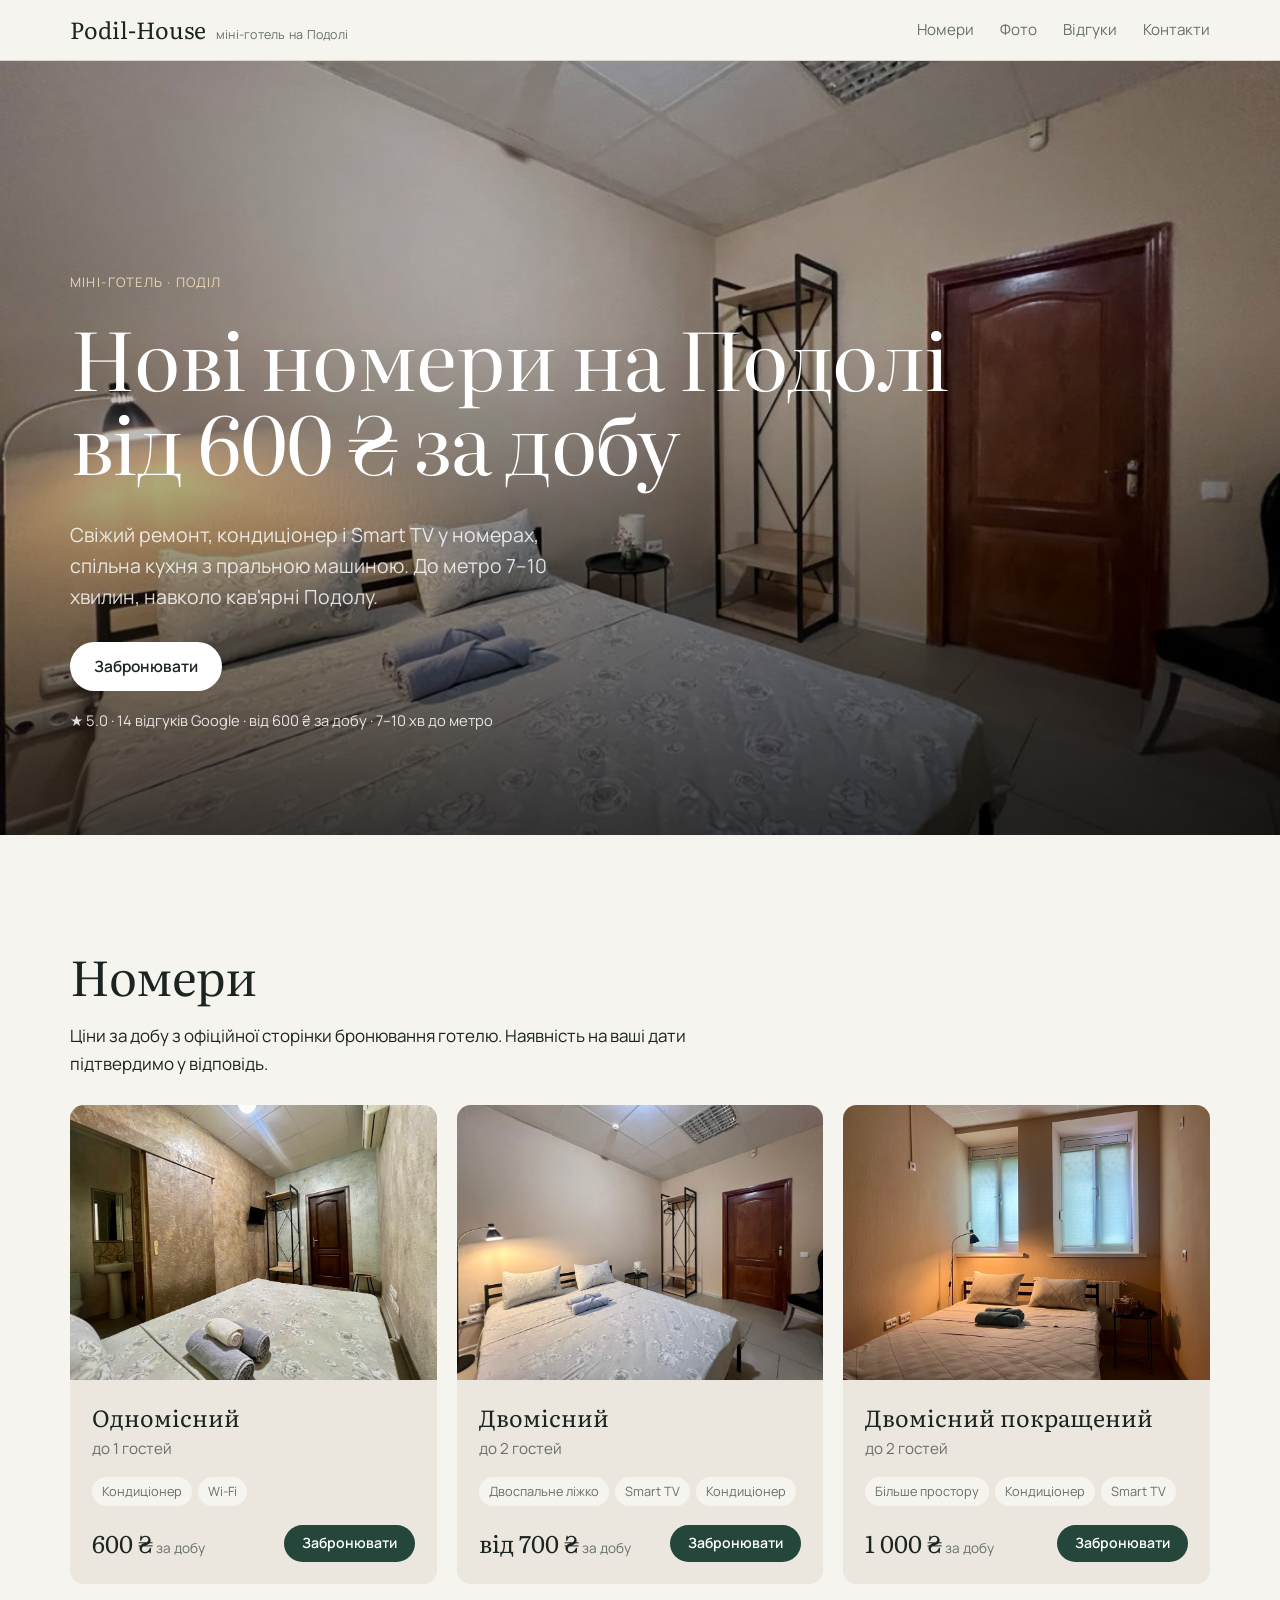
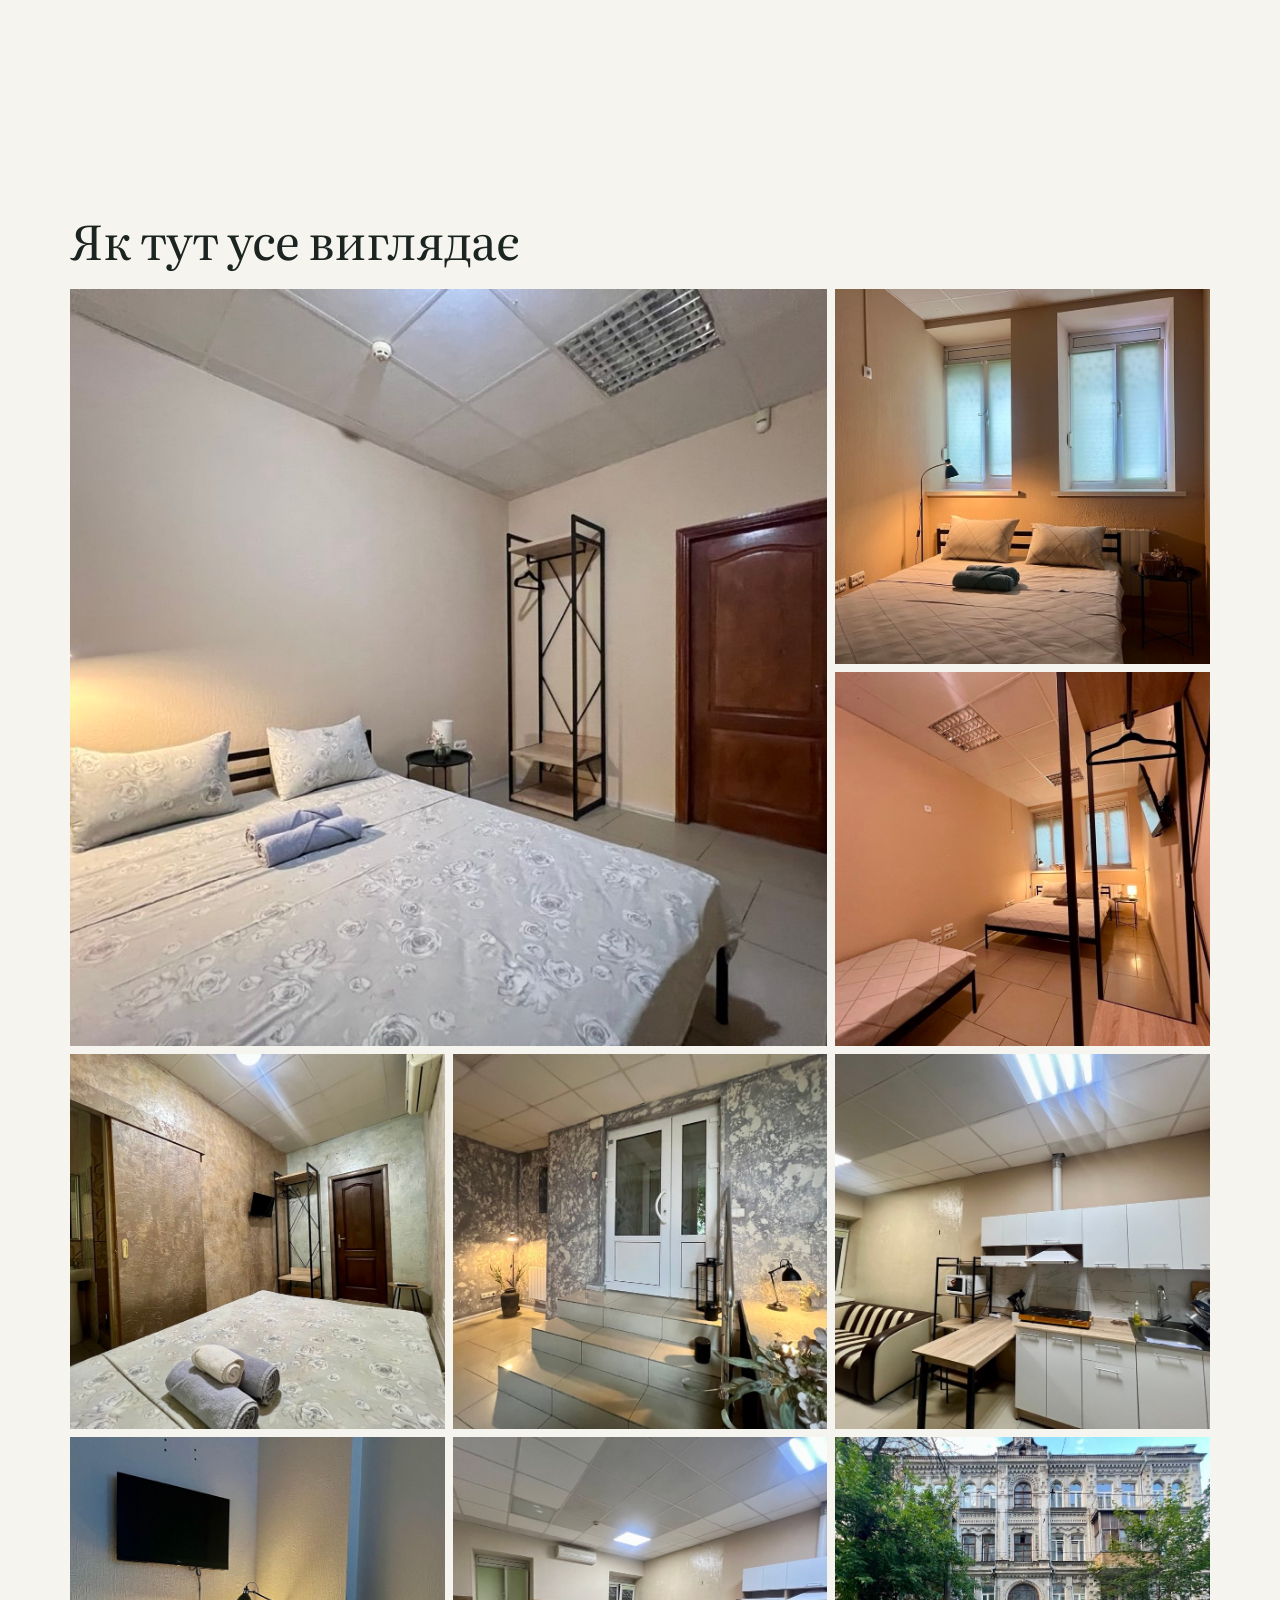
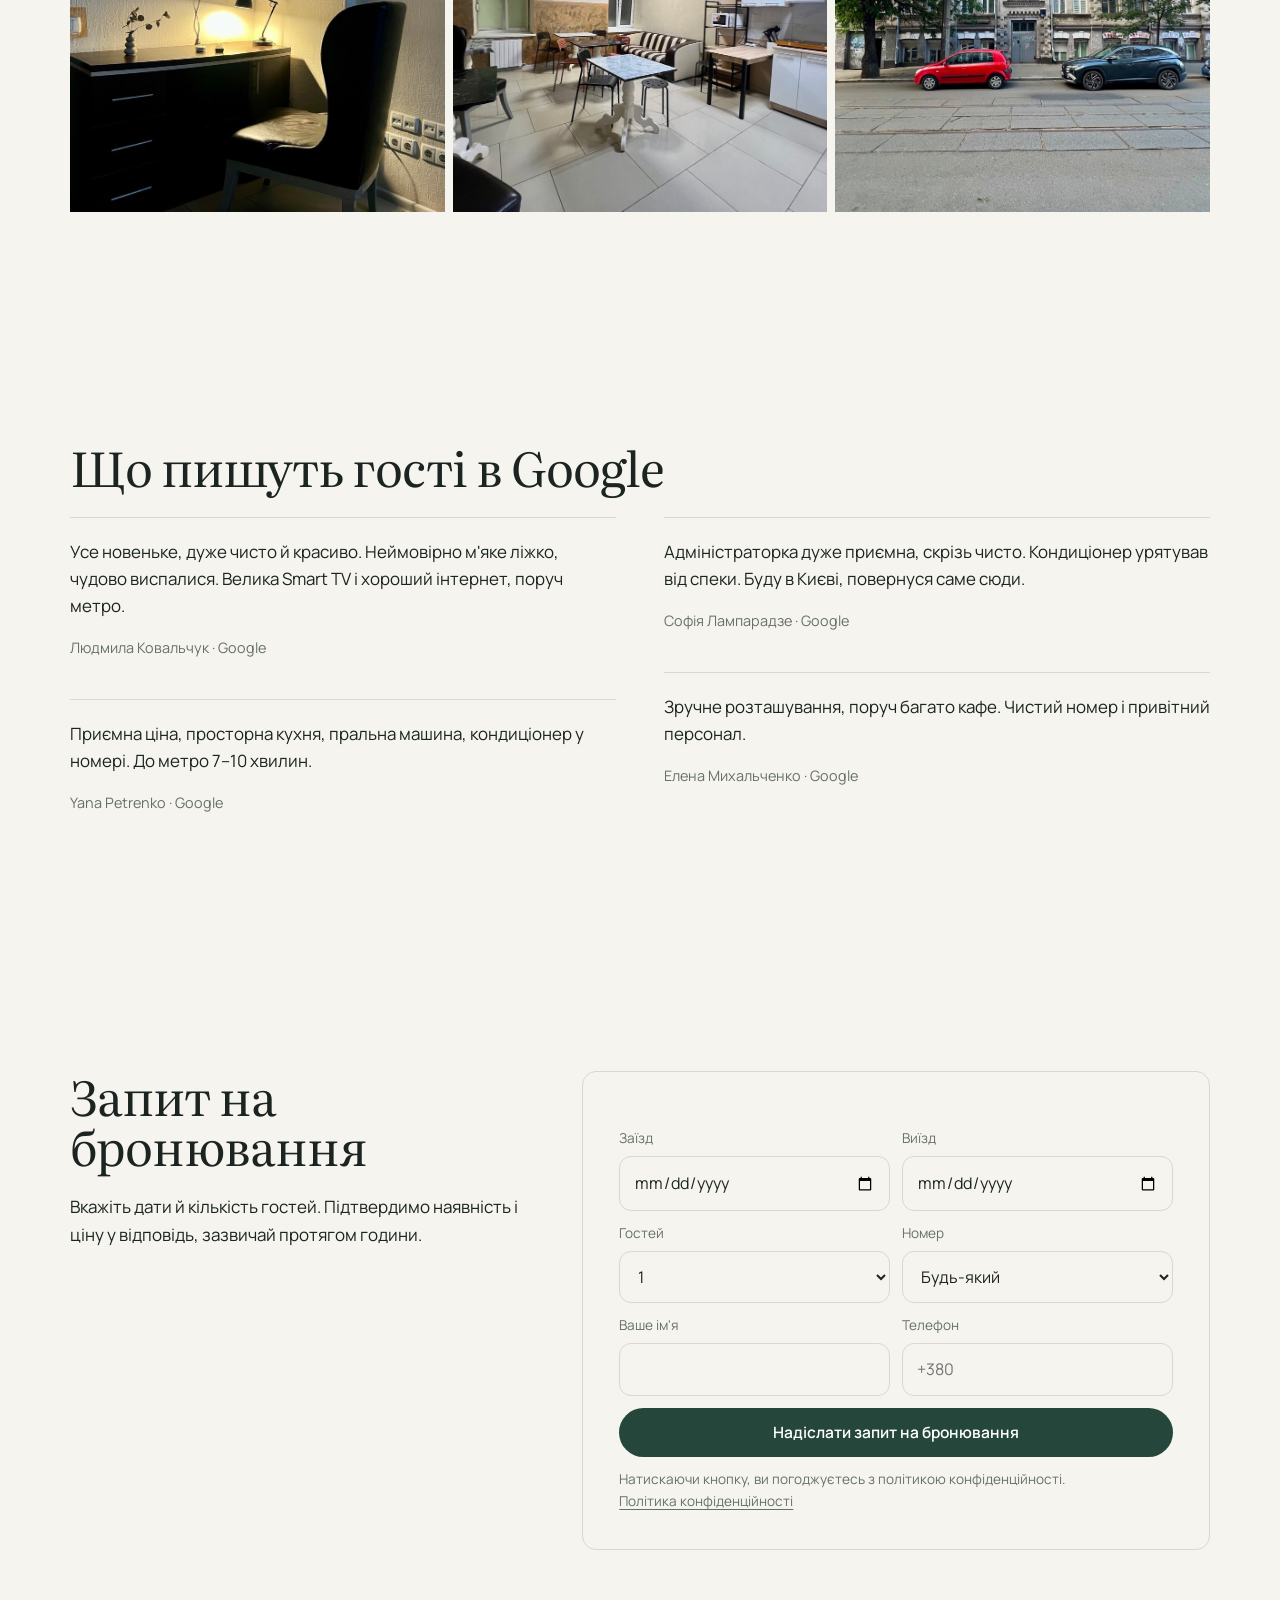
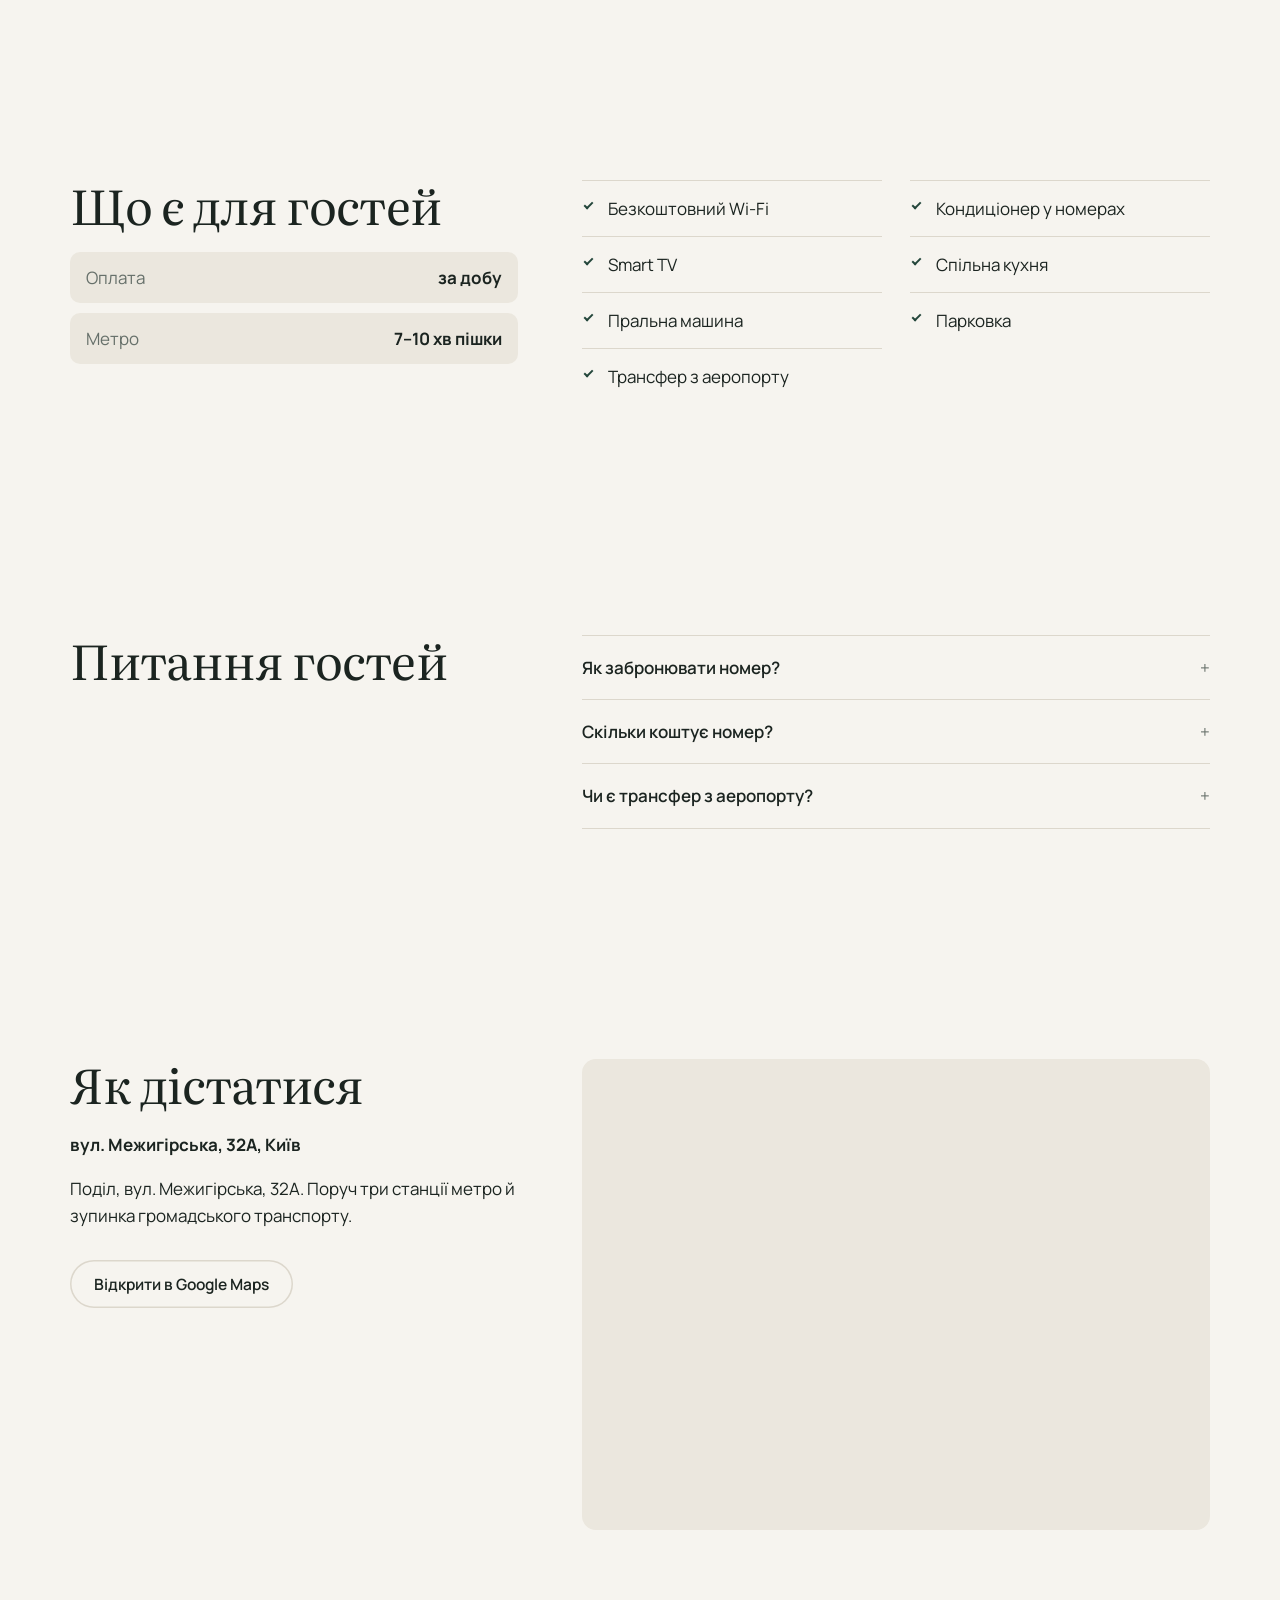
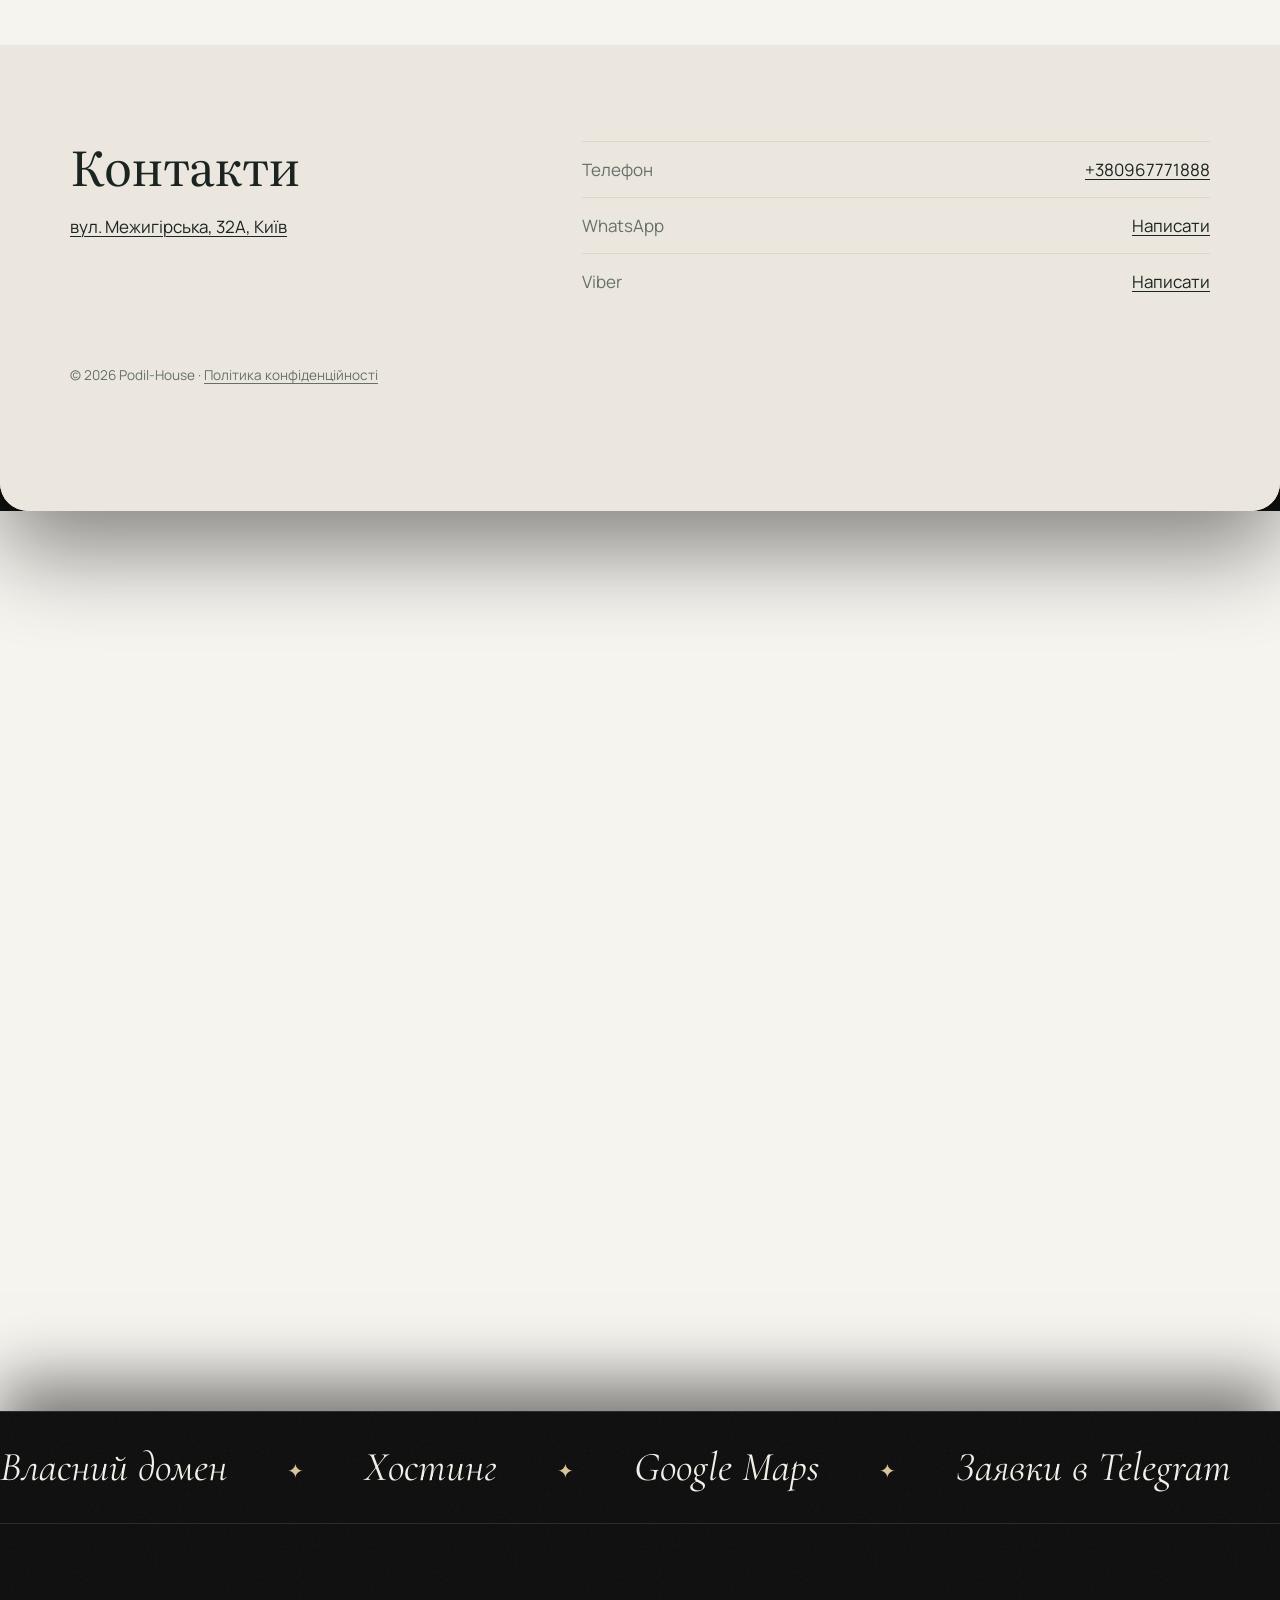
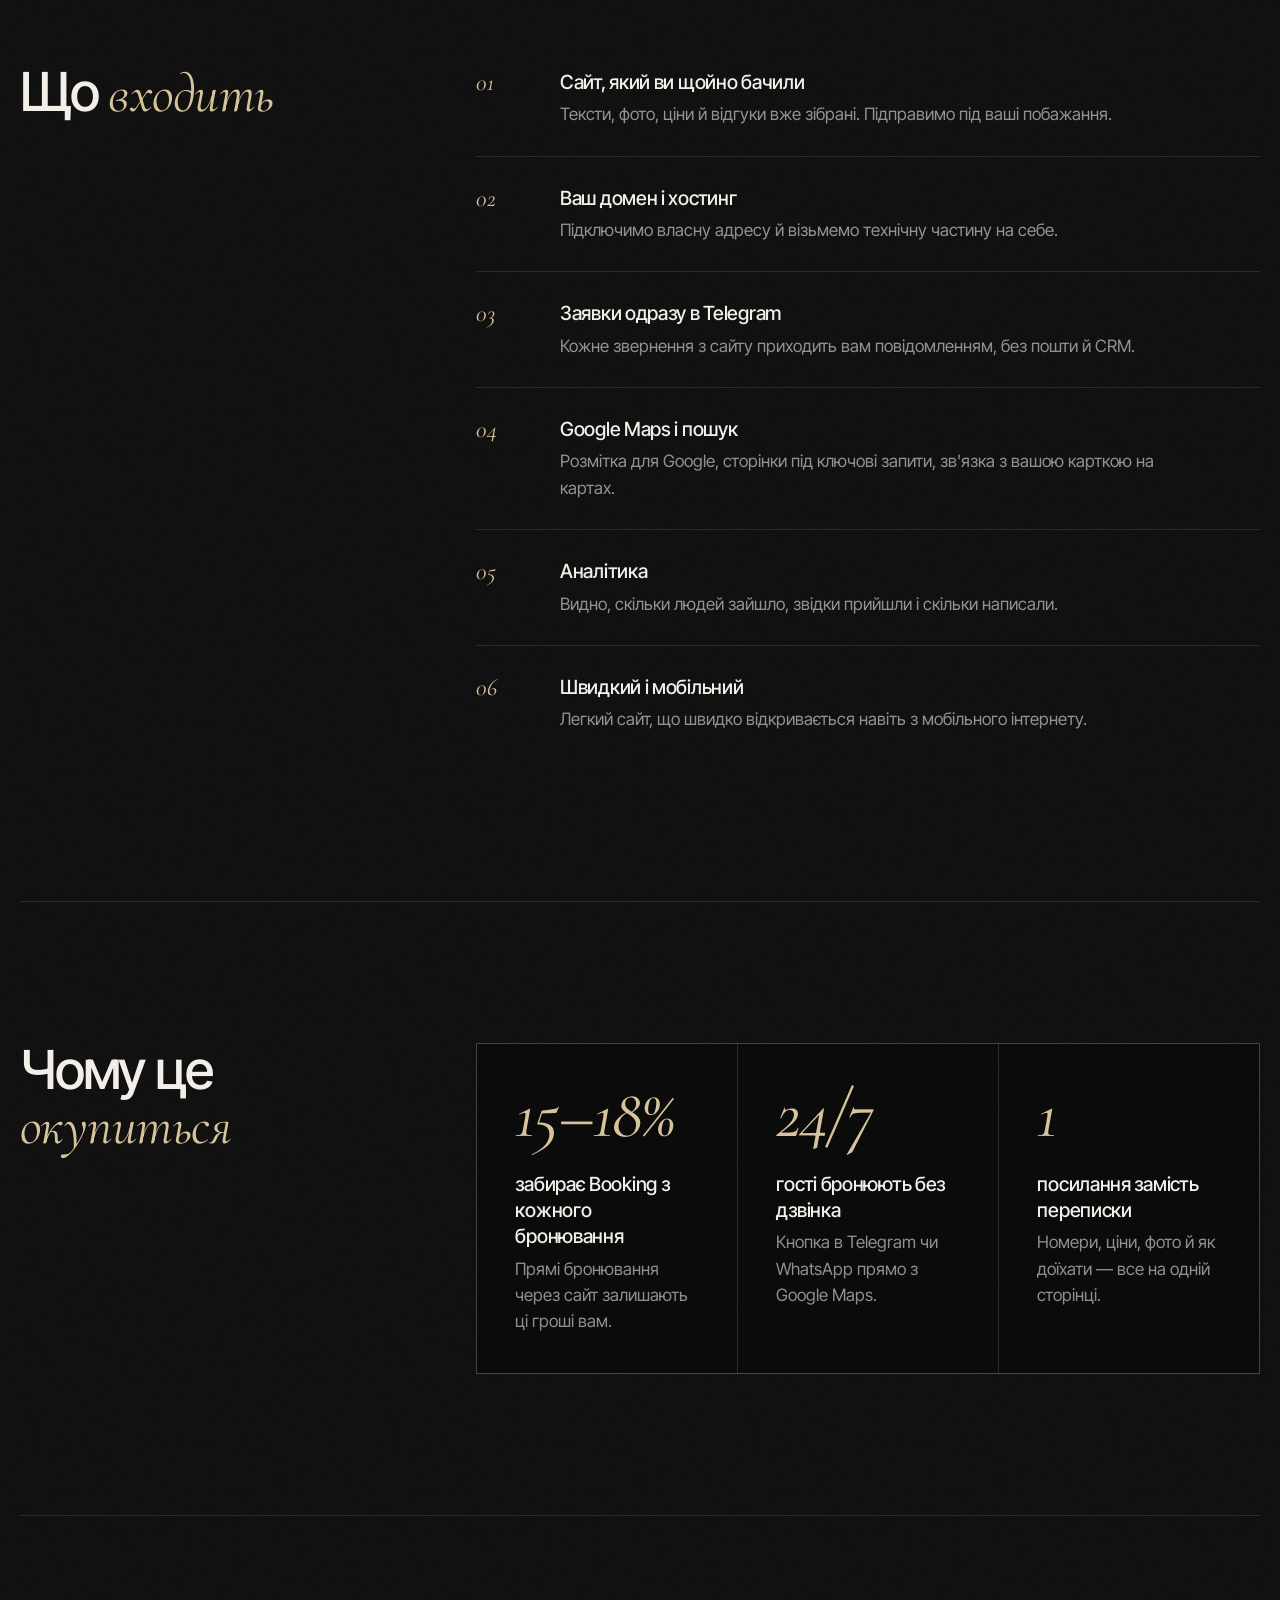
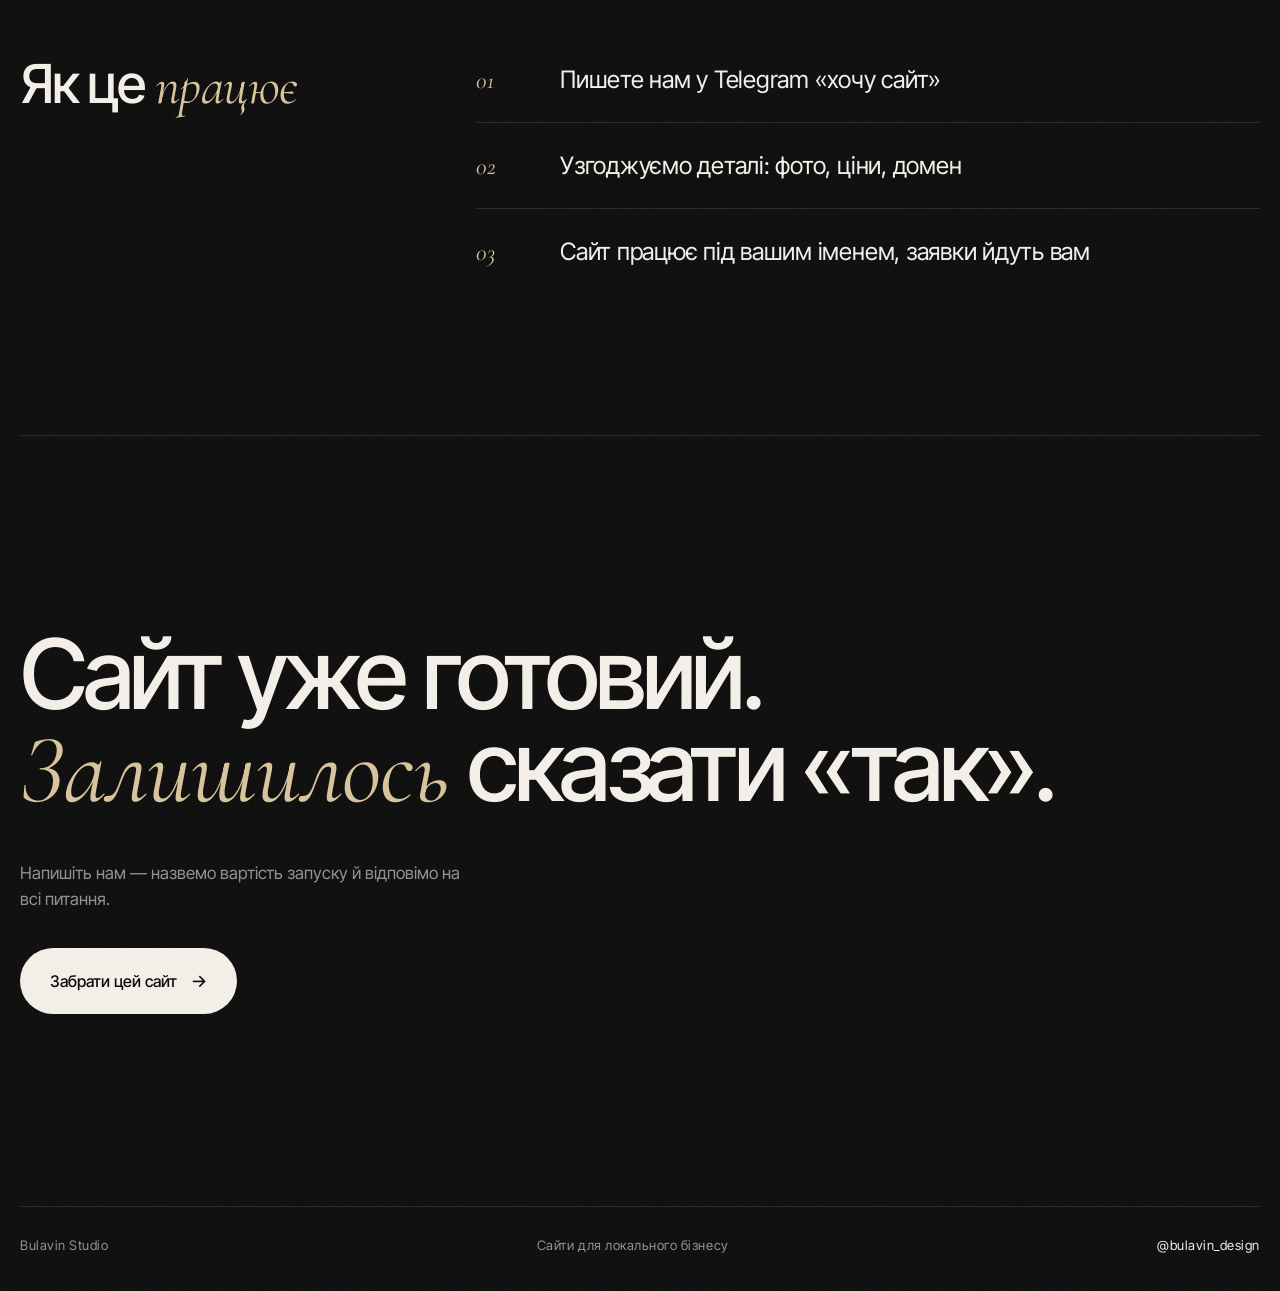
==== index.html @ 416434e8 "Update site 2026-10-21" ====
<!doctype html>
<html lang="uk">
<head>
<meta charset="utf-8">
<meta name="viewport" content="width=device-width, initial-scale=1">

<title>Міні-готель Podil-House на Подолі від 600 ₴ за добу</title>
<meta name="description" content="Нові номери на Подолі від 600 ₴ за добу: кондиціонер, Smart TV, спільна кухня й пральна машина. Межигірська, 32А, 7–10 хвилин до метро.">
<meta name="robots" content="noindex">
<meta property="og:type" content="website">
<meta property="og:title" content="Міні-готель Podil-House на Подолі від 600 ₴ за добу">
<meta property="og:description" content="Нові номери на Подолі від 600 ₴ за добу: кондиціонер, Smart TV, спільна кухня й пральна машина. Межигірська, 32А, 7–10 хвилин до метро.">
<meta property="og:image" content="https://vibecoder-bulavin.github.io/podil-house/assets/p6.jpg">
<link rel="icon" href="data:image/svg+xml,%3Csvg%20xmlns%3D%27http%3A//www.w3.org/2000/svg%27%20viewBox%3D%270%200%2064%2064%27%3E%3Crect%20width%3D%2764%27%20height%3D%2764%27%20rx%3D%2712%27%20fill%3D%27%2324463b%27/%3E%3Ctext%20x%3D%2732%27%20y%3D%2744%27%20font-size%3D%2736%27%20text-anchor%3D%27middle%27%20fill%3D%27white%27%20font-family%3D%27Georgia%2Cserif%27%3EP%3C/text%3E%3C/svg%3E">
<link rel="preconnect" href="https://fonts.googleapis.com">
<link rel="preconnect" href="https://fonts.gstatic.com" crossorigin>
<link rel="stylesheet" href="https://fonts.googleapis.com/css2?family=Literata:opsz,wght@7..72,400;7..72,500&family=Manrope:wght@400;500;600&display=swap">
<link rel="stylesheet" href="style.css">
<link rel="stylesheet" href="https://fonts.googleapis.com/css2?family=Inter+Tight:wght@400;500;600&family=Cormorant+Garamond:ital,wght@1,400;1,500&display=swap">
<script type="application/ld+json">{"@context": "https://schema.org", "@type": "Hotel", "name": "Podil-House", "url": "https://vibecoder-bulavin.github.io/podil-house/", "telephone": "+380967771888", "priceRange": "₴", "image": "https://vibecoder-bulavin.github.io/podil-house/assets/p6.jpg", "address": {"@type": "PostalAddress", "streetAddress": "вул. Межигірська, 32А", "addressLocality": "Київ", "addressCountry": "UA"}, "geo": {"@type": "GeoCoordinates", "latitude": 50.4691434, "longitude": 30.5121772}, "hasMap": "https://maps.google.com/?cid=14839174283909090941", "aggregateRating": {"@type": "AggregateRating", "ratingValue": 5.0, "reviewCount": 14}}</script>
</head>
<body class="p-stay m-seo for-sale">
<div class="site">
<header class="top"><div class="wrap bar">
<a class="logo" href="./">Podil-House<small>міні-готель на Подолі</small></a>
<nav><a href="#nomery">Номери</a><a href="#foto">Фото</a><a href="#vidguky">Відгуки</a><a href="#contacts">Контакти</a></nav>
</div></header>
<main>
<section class="hero hero-full"><img src="assets/p6.jpg" alt="Podil-House" fetchpriority="high" class="bg"><div class="wrap"><p class="kicker">Міні-готель · Поділ</p><h1>Нові номери на Подолі від 600 ₴ за добу</h1><p class="lead">Свіжий ремонт, кондиціонер і Smart TV у номерах, спільна кухня з пральною машиною. До метро 7–10 хвилин, навколо кав&#x27;ярні Подолу.</p><div class="actions"><a href="#bron" class="btn">Забронювати</a></div><p class="trust"><a href="https://maps.google.com/?cid=14839174283909090941" target="_blank" rel="noopener">★ 5.0 · 14 відгуків Google</a> · від 600 ₴ за добу · 7–10 хв до метро</p></div></section><section id="nomery" class="s-rooms"><div class="wrap"><h2>Номери</h2><div class="prose"><p>Ціни за добу з офіційної сторінки бронювання готелю. Наявність на ваші дати підтвердимо у відповідь.</p></div><div class="rooms"><article class="room"><img src="assets/p2.jpg" alt="Одномісний" loading="lazy" decoding="async"><div class="rbody"><h3>Одномісний</h3><p class="muted small">до 1 гостей</p><ul class="rfeat"><li>Кондиціонер</li><li>Wi-Fi</li></ul><div class="rfoot"><p class="rprice"><strong>600 ₴</strong> <span>за добу</span></p><a class="btn small-btn" href="#bron" data-room="Одномісний">Забронювати</a></div></div></article><article class="room"><img src="assets/p6.jpg" alt="Двомісний" loading="lazy" decoding="async"><div class="rbody"><h3>Двомісний</h3><p class="muted small">до 2 гостей</p><ul class="rfeat"><li>Двоспальне ліжко</li><li>Smart TV</li><li>Кондиціонер</li></ul><div class="rfoot"><p class="rprice"><strong>від 700 ₴</strong> <span>за добу</span></p><a class="btn small-btn" href="#bron" data-room="Двомісний">Забронювати</a></div></div></article><article class="room"><img src="assets/p7.jpg" alt="Двомісний покращений" loading="lazy" decoding="async"><div class="rbody"><h3>Двомісний покращений</h3><p class="muted small">до 2 гостей</p><ul class="rfeat"><li>Більше простору</li><li>Кондиціонер</li><li>Smart TV</li></ul><div class="rfoot"><p class="rprice"><strong>1 000 ₴</strong> <span>за добу</span></p><a class="btn small-btn" href="#bron" data-room="Двомісний покращений">Забронювати</a></div></div></article></div></div></section><section id="foto" class="s-gallery"><div class="wrap"><h2>Як тут усе виглядає</h2><div class="gallery"><img src="assets/p6.jpg" alt="Podil-House" loading="lazy" decoding="async"><img src="assets/p7.jpg" alt="Podil-House" loading="lazy" decoding="async"><img src="assets/p4.jpg" alt="Podil-House" loading="lazy" decoding="async"><img src="assets/p2.jpg" alt="Podil-House" loading="lazy" decoding="async"><img src="assets/p3.jpg" alt="Podil-House" loading="lazy" decoding="async"><img src="assets/p5.jpg" alt="Podil-House" loading="lazy" decoding="async"><img src="assets/p9.jpg" alt="Podil-House" loading="lazy" decoding="async"><img src="assets/p10.jpg" alt="Podil-House" loading="lazy" decoding="async"><img src="assets/p1.jpg" alt="Podil-House" loading="lazy" decoding="async"></div></div></section><section id="vidguky" class="s-reviews"><div class="wrap"><h2>Що пишуть гості в Google</h2><div class="reviews"><blockquote><p>Усе новеньке, дуже чисто й красиво. Неймовірно м&#x27;яке ліжко, чудово виспалися. Велика Smart TV і хороший інтернет, поруч метро.</p><footer>Людмила Ковальчук · Google</footer></blockquote><blockquote><p>Приємна ціна, просторна кухня, пральна машина, кондиціонер у номері. До метро 7–10 хвилин.</p><footer>Yana Petrenko · Google</footer></blockquote><blockquote><p>Адміністраторка дуже приємна, скрізь чисто. Кондиціонер урятував від спеки. Буду в Києві, повернуся саме сюди.</p><footer>Софія Лампарадзе · Google</footer></blockquote><blockquote><p>Зручне розташування, поруч багато кафе. Чистий номер і привітний персонал.</p><footer>Елена Михальченко · Google</footer></blockquote></div></div></section><section id="bron" class="s-bookform"><div class="wrap"><div class="two"><div><h2>Запит на бронювання</h2><p>Вкажіть дати й кількість гостей. Підтвердимо наявність і ціну у відповідь, зазвичай протягом години.</p></div><div><form class="leadform" data-lead="booking" onsubmit="return false" novalidate><div class="fields"><label><span>Заїзд</span><input type="date" name="checkin" data-label="Заїзд" required></label><label><span>Виїзд</span><input type="date" name="checkout" data-label="Виїзд" required></label><label><span>Гостей</span><select name="guests" data-label="Гостей"><option>1</option><option>2</option><option>3</option></select></label><label><span>Номер</span><select name="room" data-label="Номер"><option value="">Будь-який</option><option>Одномісний</option><option>Двомісний</option><option>Двомісний покращений</option></select></label><label><span>Ваше ім&#x27;я</span><input name="name" autocomplete="given-name" required></label><label><span>Телефон</span><input name="phone" type="tel" inputmode="tel" autocomplete="tel" placeholder="+380" required></label></div><p class="ferr" data-err hidden></p><button type="submit" class="btn wide">Надіслати запит на бронювання</button><p class="small muted consent-note">Натискаючи кнопку, ви погоджуєтесь з політикою конфіденційності. <a href="privacy/">Політика конфіденційності</a></p></form><div class="thanks" data-thanks hidden><h3>Дякуємо, заявку отримали</h3><p>Зателефонуємо або напишемо найближчим часом. Якщо зручніше, напишіть нам самі:</p><div class="actions"><a href="https://wa.me/380967771888" class="btn ghost" target="_blank" rel="noopener" data-goal="whatsapp">Написати у WhatsApp</a><a href="viber://chat?number=%2B380967771888" class="btn ghost" data-goal="viber">Написати у Viber</a></div></div></div></div></div></section><section id="amenities" class="s-amenities"><div class="wrap"><div class="two"><div><h2>Що є для гостей</h2><div class="rules"><div><span>Оплата</span><strong>за добу</strong></div><div><span>Метро</span><strong>7–10 хв пішки</strong></div></div></div><ul class="amen"><li>Безкоштовний Wi-Fi</li><li>Кондиціонер у номерах</li><li>Smart TV</li><li>Спільна кухня</li><li>Пральна машина</li><li>Парковка</li><li>Трансфер з аеропорту</li></ul></div></div></section><section id="faq" class="s-faq"><div class="wrap"><div class="two"><div><h2>Питання гостей</h2></div><div class="faq"><details><summary>Як забронювати номер?</summary><p>Залиште запит у формі вище або напишіть нам у Viber чи WhatsApp. Підтвердимо вільні дати й ціну, оплата при заселенні або за домовленістю.</p></details><details><summary>Скільки коштує номер?</summary><p>Одномісний 600 ₴, двомісні від 700 до 1 000 ₴ за добу.</p></details><details><summary>Чи є трансфер з аеропорту?</summary><p>Так, трансфер можна замовити заздалегідь.</p></details></div></div></div></section><section id="map" class="s-map"><div class="wrap"><div class="two"><div><h2>Як дістатися</h2><p><strong>вул. Межигірська, 32А, Київ</strong></p><p>Поділ, вул. Межигірська, 32А. Поруч три станції метро й зупинка громадського транспорту.</p><div class="actions"><a href="https://maps.google.com/?cid=14839174283909090941" class="btn ghost" target="_blank" rel="noopener">Відкрити в Google Maps</a></div></div><div class="map"><iframe src="https://www.google.com/maps?q=Podil-House%2C%20%D0%B2%D1%83%D0%BB.%20%D0%9C%D0%B5%D0%B6%D0%B8%D0%B3%D1%96%D1%80%D1%81%D1%8C%D0%BA%D0%B0%2C%2032%D0%90%2C%20%D0%9A%D0%B8%D1%97%D0%B2&output=embed" loading="lazy" title="Карта" referrerpolicy="no-referrer-when-downgrade" allowfullscreen></iframe></div></div></div></section>
</main>
<footer id="contacts" class="foot"><div class="wrap"><div class="foot-grid"><div><h2>Контакти</h2><p><a href="https://maps.google.com/?cid=14839174283909090941" target="_blank" rel="noopener">вул. Межигірська, 32А, Київ</a></p></div><ul class="contacts"><li><span>Телефон</span><a href="tel:+380967771888" data-goal="phone">+380967771888</a></li><li><span>WhatsApp</span><a href="https://wa.me/380967771888" target="_blank" rel="noopener" data-goal="whatsapp">Написати</a></li><li><span>Viber</span><a href="viber://chat?number=%2B380967771888" data-goal="viber">Написати</a></li></ul></div><p class="muted small">© 2026 Podil-House · <a href="privacy/">Політика конфіденційності</a></p></div></footer>
</div>
<aside class="pitch" id="pitch" lang="uk">
<div class="p-intro"><div class="pwrap">
<p class="pk">Bulavin Studio · демо для «Podil-House»</p>
<h2 class="ph1">Цей сайт уже <em>зроблений</em> для Podil-House</h2>
<div class="prow"><p class="psub">Ви щойно переглянули його очима клієнта. Під вашим доменом він запрацює за 48 годин.</p><a href="https://t.me/bulavin_design" class="pbtn" target="_blank" rel="noopener" data-goal="telegram">Забрати цей сайт</a></div>
<p class="pscroll">Гортайте далі</p>
</div></div>
<div class="p-body">
<div class="pticker" aria-hidden="true"><div><span>Власний домен</span><span>Хостинг</span><span>Google Maps</span><span>Заявки в Telegram</span><span>Аналітика</span><span>Мобільна версія</span><span>Швидкий запуск</span><span>Власний домен</span><span>Хостинг</span><span>Google Maps</span><span>Заявки в Telegram</span><span>Аналітика</span><span>Мобільна версія</span><span>Швидкий запуск</span></div></div>
<section class="pwrap psec"><h2 class="ph2">Що <em>входить</em></h2><ol class="pinc"><li><span class="pn">01</span><div><h3>Сайт, який ви щойно бачили</h3><p>Тексти, фото, ціни й відгуки вже зібрані. Підправимо під ваші побажання.</p></div></li><li><span class="pn">02</span><div><h3>Ваш домен і хостинг</h3><p>Підключимо власну адресу й візьмемо технічну частину на себе.</p></div></li><li><span class="pn">03</span><div><h3>Заявки одразу в Telegram</h3><p>Кожне звернення з сайту приходить вам повідомленням, без пошти й CRM.</p></div></li><li><span class="pn">04</span><div><h3>Google Maps і пошук</h3><p>Розмітка для Google, сторінки під ключові запити, зв&#x27;язка з вашою карткою на картах.</p></div></li><li><span class="pn">05</span><div><h3>Аналітика</h3><p>Видно, скільки людей зайшло, звідки прийшли і скільки написали.</p></div></li><li><span class="pn">06</span><div><h3>Швидкий і мобільний</h3><p>Легкий сайт, що швидко відкривається навіть з мобільного інтернету.</p></div></li></ol></section>
<section class="pwrap psec"><h2 class="ph2">Чому це <em>окупиться</em></h2><div class="pwhy"><div class="pw"><strong>15–18%</strong><h3>забирає Booking з кожного бронювання</h3><p>Прямі бронювання через сайт залишають ці гроші вам.</p></div><div class="pw"><strong>24/7</strong><h3>гості бронюють без дзвінка</h3><p>Кнопка в Telegram чи WhatsApp прямо з Google Maps.</p></div><div class="pw"><strong>1</strong><h3>посилання замість переписки</h3><p>Номери, ціни, фото й як доїхати — все на одній сторінці.</p></div></div></section>
<section class="pwrap psec"><h2 class="ph2">Як це <em>працює</em></h2><ol class="psteps"><li><span class="pn">01</span><p>Пишете нам у Telegram «хочу сайт»</p></li><li><span class="pn">02</span><p>Узгоджуємо деталі: фото, ціни, домен</p></li><li><span class="pn">03</span><p>Сайт працює під вашим іменем, заявки йдуть вам</p></li></ol></section>
<section class="pwrap pfinal"><h2 class="ph1">Сайт уже готовий. <em>Залишилось</em> сказати «так».</h2><p class="psub">Напишіть нам — назвемо вартість запуску й відповімо на всі питання.</p><a href="https://t.me/bulavin_design" class="pbtn" target="_blank" rel="noopener" data-goal="telegram">Забрати цей сайт</a></section>
<footer class="pwrap pfoot"><span>Bulavin Studio</span><span>Сайти для локального бізнесу</span><a href="https://t.me/bulavin_design" target="_blank" rel="noopener" data-goal="telegram">@bulavin_design</a></footer>
</div></aside>
<div class="mbar"><a href="#bron" class="btn">Забронювати</a></div>

<script type="application/json" id="cfg">{"wa": "380967771888", "msg": "Добрий день! Хочу забронювати номер.", "page": "/", "brand": "Podil-House", "t": {"err_name": "Вкажіть ім'я", "err_phone": "Перевірте номер телефону", "sending": "Надсилаємо…"}}</script>
<script src="site.js" defer></script>
</body>
</html>
---- style.css ----
:root{--bg:#f6f4ef;--surface:#ebe7de;--ink:#1b2420;--muted:#66706a;--line:#dcd7cc;--accent:#24463b;--accent-ink:#fff;--head:'Literata', Georgia, serif;--body:'Manrope', system-ui, sans-serif;--hw:400;--ls:-0.02em;--case:none;--r:999px;--rimg:14px;--gold:#a8865a}
*,*::before,*::after{box-sizing:border-box}
html{-webkit-text-size-adjust:100%;scroll-behavior:smooth;scroll-padding-top:20px}
body{margin:0;background:var(--bg);color:var(--ink);font:400 17px/1.6 var(--body);-webkit-font-smoothing:antialiased}
img{max-width:100%;display:block}
a{color:inherit;text-underline-offset:3px;text-decoration-thickness:1px}
h1,h2{font-family:var(--head);font-weight:var(--hw);letter-spacing:var(--ls);text-transform:var(--case);line-height:1.05;margin:0 0 .45em;text-wrap:balance}
h1{font-size:clamp(2.5rem,6.4vw,5rem)}
h2{font-size:clamp(1.9rem,3.8vw,3rem)}
h3{font-size:1.08rem;font-weight:600;line-height:1.35;margin:0 0 .3em}
p{margin:0 0 1em;max-width:62ch}
.muted{color:var(--muted)}
.small{font-size:.85rem}
.wrap{width:min(1140px,100% - 40px);margin-inline:auto}

/* шапка */
.top{border-bottom:1px solid var(--line)}
.bar{display:flex;align-items:center;justify-content:space-between;gap:24px;padding:18px 0}
.logo{font-family:var(--head);font-weight:var(--hw);font-size:1.45rem;text-decoration:none;line-height:1;display:flex;align-items:baseline;gap:10px}
.logo small{font-family:var(--body);font-size:.78rem;color:var(--muted);font-weight:400;letter-spacing:.02em}
nav{display:flex;gap:26px;font-size:.95rem}
nav a{text-decoration:none;color:var(--muted)}
nav a:hover{color:var(--ink)}

.btn{display:inline-block;padding:15px 24px;background:var(--accent);color:var(--accent-ink);text-decoration:none;border-radius:var(--r);font-weight:600;font-size:.97rem;line-height:1.2;transition:filter .15s}
.btn:hover{filter:brightness(.9)}

/* первый экран */
.hero-split{display:grid;grid-template-columns:1.15fr .85fr;gap:clamp(28px,5vw,80px);align-items:end;padding:clamp(48px,7vw,96px) 0 clamp(56px,8vw,112px)}
.hero-split.solo{grid-template-columns:1fr}
.hero-split.solo h1{max-width:16ch}
.hero-split img{width:100%;aspect-ratio:4/5;object-fit:cover;border-radius:var(--rimg)}
.kicker{font-size:.82rem;letter-spacing:.09em;text-transform:uppercase;color:var(--muted);margin-bottom:22px}
.lead{font-size:clamp(1.05rem,1.6vw,1.22rem);color:var(--muted);max-width:44ch}
.actions{margin-top:30px;display:flex;gap:14px;flex-wrap:wrap}
.hero-full{position:relative;min-height:min(86vh,820px);display:flex;align-items:flex-end;color:#fff}
.hero-full img.bg{position:absolute;inset:0;width:100%;height:100%;object-fit:cover}
.hero-full::after{content:"";position:absolute;inset:0;background:linear-gradient(to top,rgba(0,0,0,.72),rgba(0,0,0,.15) 65%)}
.hero-full .wrap{position:relative;z-index:1;padding:120px 0 clamp(48px,7vw,88px)}
.hero-full .kicker,.hero-full .lead{color:rgba(255,255,255,.82)}

/* разделы */
main>section:not(.hero){padding:clamp(64px,9vw,120px) 0;border-top:1px solid var(--line)}
section.alt{background:var(--surface);border-top-color:transparent}
.two{display:grid;grid-template-columns:5fr 7fr;gap:clamp(24px,5vw,88px);align-items:start}
.two>div:first-child{position:sticky;top:24px}
.prose img.cover{margin-top:28px;width:100%;aspect-ratio:3/2;object-fit:cover;border-radius:var(--rimg)}

.services{list-style:none;margin:0;padding:0;counter-reset:n}
.services li{counter-increment:n;display:grid;grid-template-columns:2.6rem 1fr auto;gap:18px;padding:22px 0;border-top:1px solid var(--line)}
.services li:last-child{border-bottom:1px solid var(--line)}
.services li::before{content:counter(n,decimal-leading-zero);color:var(--muted);font-size:.85rem;padding-top:3px;font-variant-numeric:tabular-nums}
.services p{color:var(--muted);margin:0;font-size:.97rem}
.price{font-weight:600;white-space:nowrap;font-variant-numeric:tabular-nums}

.facts{display:grid;grid-template-columns:repeat(auto-fit,minmax(180px,1fr));gap:32px}
.facts strong{display:block;font-family:var(--head);font-weight:var(--hw);font-size:clamp(2.2rem,4vw,3.2rem);line-height:1;letter-spacing:var(--ls);margin-bottom:10px}
.facts span{color:var(--muted);font-size:.95rem}

.steps{list-style:none;margin:28px 0 0;padding:0;display:grid;grid-template-columns:repeat(auto-fit,minmax(220px,1fr));gap:32px;counter-reset:n}
.steps li{counter-increment:n;border-top:2px solid var(--ink);padding-top:18px}
.steps li::before{content:counter(n);display:block;font-family:var(--head);font-size:1.6rem;margin-bottom:10px;color:var(--accent)}
.steps p{color:var(--muted);font-size:.97rem}

.gallery{display:grid;grid-template-columns:repeat(3,1fr);grid-auto-rows:1fr;gap:8px;margin-top:24px}
.gallery img{width:100%;height:100%;aspect-ratio:1;object-fit:cover}
.gallery img:first-child{grid-column:span 2;grid-row:span 2}

.reviews{columns:2 320px;column-gap:48px;margin-top:24px}
.reviews blockquote{break-inside:avoid;margin:0 0 40px;padding-top:20px;border-top:1px solid var(--line)}
.reviews blockquote p{font-size:1.06rem}
.reviews footer{color:var(--muted);font-size:.9rem}

.faq details{border-top:1px solid var(--line);padding:18px 0}
.faq details:last-child{border-bottom:1px solid var(--line)}
.faq summary{cursor:pointer;font-weight:600;list-style:none;display:flex;justify-content:space-between;gap:20px}
.faq summary::after{content:"+";color:var(--muted);font-weight:400}
.faq details[open] summary::after{content:"−"}
.faq details p{color:var(--muted);margin:12px 0 0}

.cta{display:flex;justify-content:space-between;align-items:end;gap:32px;flex-wrap:wrap}
.cta h2{margin-bottom:.25em}

/* подвал */
.foot{background:var(--surface);padding:clamp(56px,8vw,96px) 0 110px}
.foot-grid{display:grid;grid-template-columns:5fr 7fr;gap:clamp(24px,5vw,88px);margin-bottom:56px}
.contacts{list-style:none;margin:0;padding:0}
.contacts li{display:flex;justify-content:space-between;gap:20px;padding:14px 0;border-top:1px solid var(--line)}
.contacts span{color:var(--muted)}

[hidden]{display:none!important}
.btn.ghost{background:transparent;color:var(--ink);box-shadow:inset 0 0 0 1.5px var(--line)}
.btn.ghost:hover{filter:none;box-shadow:inset 0 0 0 1.5px var(--ink)}
.hero-full .btn.ghost{color:#fff}
.note{margin-top:14px;font-size:.9rem;color:var(--muted)}
.trust{margin-top:18px;font-size:.92rem}
.trust a{text-decoration:none}
.hero-full .note,.hero-full .trust{color:rgba(255,255,255,.85)}

/* боль */
.pain{list-style:none;margin:0;padding:0}
.pain li{padding:18px 0 18px 34px;border-top:1px solid var(--line);position:relative;font-size:1.05rem}
.pain li:last-child{border-bottom:1px solid var(--line)}
.pain li::before{content:"";position:absolute;left:4px;top:29px;width:14px;height:2px;background:var(--accent)}

/* оффер */
.offer{display:grid;grid-template-columns:7fr 5fr;gap:clamp(24px,5vw,80px);align-items:start}
.terms>div{padding:18px 0;border-top:1px solid var(--line)}
.terms span{display:block;font-size:.8rem;letter-spacing:.08em;text-transform:uppercase;color:var(--accent);margin-bottom:6px;font-weight:600}
.terms p{margin:0}

/* тарифы */
.plans{display:grid;grid-template-columns:repeat(auto-fit,minmax(250px,1fr));gap:16px;margin-top:28px;align-items:stretch}
.plan{position:relative;display:flex;flex-direction:column;padding:28px;border:1px solid var(--line);border-radius:var(--rimg)}
.plan.featured{border:2px solid var(--accent)}
.plan ul{list-style:none;padding:0;margin:0 0 24px;flex:1}
.plan li{padding:7px 0;border-top:1px solid var(--line);font-size:.95rem}
.plan .btn{text-align:center}
.plan-price{font-family:var(--head);font-weight:var(--hw);font-size:2rem;line-height:1.1;margin:.2em 0 .5em}
.badge{position:absolute;top:-12px;left:24px;background:var(--accent);color:var(--accent-ink);font-size:.75rem;font-weight:600;padding:4px 10px;border-radius:var(--r)}

/* кейсы */
.cases{display:grid;grid-template-columns:repeat(auto-fit,minmax(300px,1fr));gap:40px;margin-top:28px}
.pair{display:grid;grid-template-columns:1fr 1fr;gap:6px;margin-bottom:16px}
.pair figure{margin:0;position:relative}
.pair img{width:100%;aspect-ratio:3/4;object-fit:cover}
.pair figcaption{position:absolute;left:8px;top:8px;background:var(--bg);color:var(--ink);font-size:.75rem;padding:2px 8px}
.result{font-weight:600;color:var(--accent)}

/* автор */
.author{display:grid;grid-template-columns:5fr 7fr;gap:clamp(24px,5vw,80px);align-items:center}
.portrait{width:100%;aspect-ratio:4/5;object-fit:cover;border-radius:var(--rimg)}
.sign{font-family:var(--head);font-size:1.4rem;margin-top:20px}

/* квиз */
.quiz{border:1px solid var(--line);border-radius:var(--rimg);padding:clamp(20px,3vw,36px);background:var(--bg)}
.qstep{border:0;margin:0 0 24px;padding:0;min-width:0}
.quiz.js .qstep{margin:0}
.qstep legend{font-weight:600;font-size:1.15rem;margin-bottom:16px;padding:0}
.qstep legend small{display:block;font-weight:400;color:var(--muted);font-size:.8rem;margin-bottom:6px}
.opts{display:grid;gap:8px}
.opt{display:flex;align-items:center;gap:12px;padding:14px 16px;border:1px solid var(--line);border-radius:var(--rimg);cursor:pointer}
.opt:hover{border-color:var(--ink)}
.opt input{accent-color:var(--accent);width:18px;height:18px;margin:0}
.opt:has(input:checked){border-color:var(--accent);box-shadow:inset 0 0 0 1px var(--accent)}
.qstep.need .opts{outline:2px solid var(--accent);outline-offset:6px}
.qnav{display:flex;justify-content:space-between;gap:12px;margin-top:24px}
.quiz:not(.js) .qnav{display:none}
.qbonus{padding:12px 16px;background:var(--surface);border-left:3px solid var(--accent)}

/* карта */
.map{aspect-ratio:4/3;background:var(--surface);border-radius:var(--rimg);overflow:hidden}
.map iframe{width:100%;height:100%;border:0}
.map-load{width:100%;height:100%;border:0;background:var(--surface);color:var(--ink);font:inherit;font-weight:600;cursor:pointer}
.map-load:hover{background:var(--line)}

/* промокод */
.code{display:flex;align-items:center;gap:14px;margin:0}
.code span{color:var(--muted);font-size:.9rem}
.code strong{font-family:ui-monospace,Menlo,monospace;font-size:1.3rem;letter-spacing:.06em;padding:10px 18px;border:2px dashed var(--accent)}

/* cookies */
.consent{position:fixed;left:16px;right:16px;bottom:16px;z-index:20;max-width:560px;margin-left:auto;display:flex;align-items:center;gap:16px;flex-wrap:wrap;padding:16px 20px;background:var(--bg);color:var(--ink);border:1px solid var(--line);box-shadow:0 10px 30px rgba(0,0,0,.15);border-radius:var(--rimg);font-size:.92rem}
.consent p{margin:0;flex:1 1 240px}
.consent div{display:flex;gap:8px}
.consent .btn{padding:10px 16px}

/* мобильная кнопка */
.mbar{display:none}

@media (max-width:820px){
  body{font-size:16px}
  nav{display:none}
  .hero-split,.two,.foot-grid,.offer,.author{grid-template-columns:1fr}
  .consent{bottom:84px}
  .two>div:first-child{position:static}
  .hero-split img{aspect-ratio:4/3}
  .gallery{grid-template-columns:repeat(2,1fr)}
  .services li{grid-template-columns:1fr auto}
  .services li::before{display:none}
  .mbar{display:block;position:fixed;left:12px;right:12px;bottom:12px;z-index:10}
  .mbar .btn{display:block;text-align:center;box-shadow:0 6px 20px rgba(0,0,0,.18)}
}

/* заявки */
.fields{display:grid;grid-template-columns:1fr 1fr;gap:12px;margin:20px 0 12px}
.fields label{display:flex;flex-direction:column;gap:6px;font-size:.85rem;color:var(--muted)}
.fields label.full{grid-column:1/-1}
.fields input,.fields select{font:inherit;font-size:1rem;color:var(--ink);background:var(--bg);border:1px solid var(--line);border-radius:min(var(--r),12px);padding:13px 14px;width:100%}
.fields input:focus,.fields select:focus{outline:2px solid var(--accent);outline-offset:0;border-color:transparent}
.btn.wide{width:100%;border:0;cursor:pointer;font-family:inherit}
.btn:disabled{opacity:.6;cursor:wait}
.ferr{color:#b3261e;font-size:.9rem;margin:0 0 10px}
.consent-note{margin:12px 0 0}
.leadform,.thanks{border:1px solid var(--line);border-radius:var(--rimg);padding:clamp(20px,3vw,36px);background:var(--bg)}
.thanks h3{font-size:1.3rem}
@media (max-width:520px){.fields{grid-template-columns:1fr}}

/* ---------- бьюти-блоки ---------- */
.small-btn{padding:10px 18px;font-size:.88rem}
.hscroll{display:grid;grid-auto-flow:column;grid-auto-columns:minmax(240px,1fr);gap:16px;overflow-x:auto;scroll-snap-type:x mandatory;padding-bottom:8px;scrollbar-width:thin}
.hscroll>*{scroll-snap-align:start}
.masters{margin-top:28px;grid-auto-columns:minmax(250px,1fr)}
.master{display:flex;flex-direction:column;gap:4px}
.master .portrait{width:100%;aspect-ratio:4/5;object-fit:cover;border-radius:var(--rimg);margin-bottom:14px}
.master .ph{display:flex;align-items:center;justify-content:center;background:var(--surface);color:var(--muted);font-family:var(--head);font-size:3rem}
.master h3{font-family:var(--head);font-weight:var(--hw);font-size:1.5rem;margin:0}
.master p{margin:0;font-size:.92rem}
.mlevel{color:var(--gold);font-size:.8rem!important;letter-spacing:.08em;text-transform:uppercase}
.mworks{display:grid;grid-template-columns:repeat(3,1fr);gap:4px;margin:12px 0}
.mworks img{aspect-ratio:1;object-fit:cover;border-radius:6px}
.master .btn{margin-top:auto;align-self:flex-start}

.phead{display:flex;justify-content:space-between;align-items:end;gap:20px;flex-wrap:wrap;margin-bottom:24px}
.phead h2{margin:0}
.chips,.tabs{display:flex;gap:8px;flex-wrap:wrap}
.chip,.tab{font:inherit;font-size:.9rem;padding:9px 18px;border-radius:999px;border:1px solid var(--line);background:transparent;color:var(--ink);cursor:pointer}
.chip.on,.tab.on{background:var(--ink);color:var(--bg);border-color:var(--ink)}
.portfolio{columns:4 220px;column-gap:10px}
.portfolio figure{margin:0 0 10px;break-inside:avoid}
.portfolio img{width:100%;border-radius:var(--rimg)}
.more{margin-top:20px}
.more a{text-decoration:none;font-weight:500}

.tabs{margin:24px 0 8px}
.plist{list-style:none;margin:0;padding:0}
.plist li{display:grid;grid-template-columns:1fr auto auto;align-items:center;gap:20px;padding:16px 0;border-bottom:1px solid var(--line)}
.plist h3{margin:0;font-weight:500;font-size:1rem}
.plist p{margin:2px 0 0;font-size:.85rem;color:var(--muted)}
.rowbook{font-size:.85rem;color:var(--muted)}
.rowbook:hover{color:var(--ink)}
.combos{display:grid;grid-template-columns:repeat(auto-fit,minmax(240px,1fr));gap:12px;margin-top:28px}
.combo{padding:22px;border-radius:var(--rimg);background:var(--surface)}
.combo h3{margin:0 0 4px}
.combo .price{display:block;margin-top:8px;color:var(--gold)}

.stds{display:grid;grid-template-columns:repeat(auto-fit,minmax(220px,1fr));gap:28px;margin-top:24px}
.std h3{font-family:var(--head);font-weight:var(--hw);font-size:1.35rem}
.std p{color:var(--muted);font-size:.95rem}
.brands{margin-top:32px;color:var(--muted)}
.brands strong{color:var(--ink);font-weight:500}

.strip{grid-auto-columns:minmax(280px,1fr);margin-top:24px}
.strip img{width:100%;aspect-ratio:4/5;object-fit:cover;border-radius:var(--rimg)}

.cert{display:flex;justify-content:space-between;align-items:center;gap:32px;flex-wrap:wrap;padding:clamp(28px,5vw,56px);border-radius:var(--rimg);background:var(--ink);color:var(--bg)}
.cert h2{color:var(--bg)}
.cert ul{list-style:none;padding:0;margin:0;display:flex;gap:10px;flex-wrap:wrap}
.cert li{border:1px solid rgba(255,255,255,.3);border-radius:999px;padding:6px 14px;font-size:.9rem}
.cert .btn{background:var(--bg);color:var(--ink)}

.ig{display:flex;justify-content:space-between;align-items:end;gap:24px;flex-wrap:wrap}
.iggrid{display:grid;grid-template-columns:repeat(6,1fr);gap:6px;margin-top:24px}
.iggrid img{aspect-ratio:1;object-fit:cover;border-radius:8px}

/* пресет beauty */
.p-beauty .logo{text-transform:uppercase;letter-spacing:.14em;font-size:1.15rem}
.p-beauty .logo small{text-transform:uppercase;letter-spacing:.12em;font-size:.65rem}
.p-beauty h1{font-weight:400;letter-spacing:.01em}
.p-beauty .kicker{color:var(--gold)}
.p-beauty .hero-full .kicker{color:#e9d4ab}
.p-beauty .hero-full h1{max-width:14ch}
.p-beauty main>section:not(.hero){border-top:0}
.p-beauty .hero-full .btn:not(.ghost){background:#fff;color:#1c1a19}
.p-beauty .hero-full .btn.ghost{box-shadow:inset 0 0 0 1.5px rgba(255,255,255,.6)}
.p-beauty .reviews blockquote{border-top:0;padding:24px;background:var(--surface);border-radius:var(--rimg)}
.p-beauty .reviews blockquote p{font-family:var(--head);font-size:1.25rem;line-height:1.4}

@media (max-width:820px){
  .portfolio{columns:2}
  .plist li{grid-template-columns:1fr auto;row-gap:6px}
  .rowbook{grid-column:1/-1}
  .iggrid{grid-template-columns:repeat(3,1fr)}
  .hscroll{grid-auto-columns:78%}
}

/* карта сразу видна */
.map iframe{display:block}

/* ---------- гостиницы ---------- */
.rooms{display:grid;grid-template-columns:repeat(auto-fit,minmax(300px,1fr));gap:20px;margin-top:28px}
.room{display:flex;flex-direction:column;background:var(--surface);border-radius:var(--rimg);overflow:hidden}
.room img{width:100%;aspect-ratio:4/3;object-fit:cover}
.rbody{display:flex;flex-direction:column;flex:1;padding:22px}
.room h3{font-family:var(--head);font-weight:var(--hw);font-size:1.45rem;margin:0 0 4px}
.room p{margin:0 0 10px;font-size:.95rem}
.rfeat{list-style:none;margin:6px 0 18px;padding:0;display:flex;flex-wrap:wrap;gap:6px}
.rfeat li{font-size:.8rem;padding:4px 10px;border-radius:999px;background:var(--bg);color:var(--muted)}
.rfoot{display:flex;justify-content:space-between;align-items:center;gap:12px;margin-top:auto}
.rprice{margin:0!important}
.rprice strong{font-family:var(--head);font-weight:var(--hw);font-size:1.5rem}
.rprice span{color:var(--muted);font-size:.85rem}
.amen{list-style:none;margin:0;padding:0;display:grid;grid-template-columns:repeat(auto-fit,minmax(200px,1fr));gap:0 28px}
.amen li{padding:14px 0 14px 26px;border-top:1px solid var(--line);position:relative}
.amen li::before{content:"";position:absolute;left:2px;top:21px;width:9px;height:5px;border-left:2px solid var(--accent);border-bottom:2px solid var(--accent);transform:rotate(-45deg)}
.rules{display:grid;gap:10px;margin-top:20px}
.rules div{display:flex;justify-content:space-between;gap:16px;padding:12px 16px;background:var(--surface);border-radius:10px}
.rules span{color:var(--muted)}
.p-stay .hero-full .btn:not(.ghost){background:#fff;color:var(--ink)}
.p-stay .hero-full .btn.ghost{box-shadow:inset 0 0 0 1.5px rgba(255,255,255,.6)}
.p-stay main>section:not(.hero){border-top:0}
.p-stay .kicker{color:var(--gold)}
.p-stay .hero-full .kicker{color:#e8d6b8}

/* ===== Мини-лендинг Bulavin Studio (только для сайтов на продаже) =====
   Механика: сайт (.site) лежит поверх, первый экран лендинга (.p-intro) прилипает под ним
   и открывается, когда сайт уезжает вверх. Остальные блоки (.p-body) наезжают поверх интро. */
.for-sale .site{position:relative;z-index:2;background:var(--bg);border-radius:0 0 28px 28px;overflow:clip;box-shadow:0 40px 90px rgba(0,0,0,.45)}
.pitch{
  --pbg:#0b0b0b;--pink:#f3efe8;--pmuted:rgba(243,239,232,.58);--pline:rgba(243,239,232,.12);--pacc:#d8c49c;
  position:relative;z-index:1;margin-top:-100vh;margin-top:-100svh;
  color:var(--pink);font:400 17px/1.55 'Inter Tight',system-ui,sans-serif;-webkit-font-smoothing:antialiased
}
.p-intro,.p-body{
  background-color:var(--pbg);
  background-image:url("data:image/svg+xml,%3Csvg xmlns='http://www.w3.org/2000/svg' width='180' height='180'%3E%3Cfilter id='n'%3E%3CfeTurbulence type='fractalNoise' baseFrequency='.85' numOctaves='2' stitchTiles='stitch'/%3E%3C/filter%3E%3Crect width='100%25' height='100%25' filter='url(%23n)' opacity='.06'/%3E%3C/svg%3E")
}
.p-intro{position:sticky;top:0;height:100vh;height:100svh;display:flex;align-items:flex-end;
  background-image:radial-gradient(ellipse 70% 60% at 85% 0%,rgba(216,196,156,.16),transparent 70%),url("data:image/svg+xml,%3Csvg xmlns='http://www.w3.org/2000/svg' width='180' height='180'%3E%3Cfilter id='n'%3E%3CfeTurbulence type='fractalNoise' baseFrequency='.85' numOctaves='2' stitchTiles='stitch'/%3E%3C/filter%3E%3Crect width='100%25' height='100%25' filter='url(%23n)' opacity='.06'/%3E%3C/svg%3E")}
/* отступ = экран, на котором интро полностью открыто; дальше p-body наезжает снизу */
.p-body{position:relative;z-index:2;margin-top:100vh;margin-top:100svh;border-top:1px solid var(--pline);box-shadow:0 -30px 60px rgba(0,0,0,.5)}
.pwrap{width:min(1240px,100% - 40px);margin-inline:auto}
.p-intro .pwrap{padding:clamp(72px,10vh,120px) 0 clamp(32px,6vh,60px)}

.pk{margin:0 0 clamp(20px,4vh,36px);font-size:.75rem;letter-spacing:.2em;text-transform:uppercase;color:var(--pacc)}
.pitch h2,.pitch h3{color:var(--pink);font-family:'Inter Tight',system-ui,sans-serif;text-transform:none}
.ph1{margin:0 0 .45em;max-width:15ch;font-weight:500;font-size:clamp(2.7rem,7.6vw,7.4rem);line-height:.94;letter-spacing:-.045em;text-wrap:balance}
.ph2{margin:0;font-weight:500;font-size:clamp(2rem,4.2vw,3.6rem);line-height:1;letter-spacing:-.035em;position:sticky;top:48px;align-self:start}
.pitch em{font-family:'Cormorant Garamond',Georgia,serif;font-style:italic;font-weight:400;letter-spacing:-.01em;color:var(--pacc)}

.prow{display:flex;justify-content:space-between;align-items:flex-end;gap:28px;flex-wrap:wrap;padding-top:28px;border-top:1px solid var(--pline)}
.psub{margin:0;max-width:46ch;font-size:1.06rem;color:var(--pmuted)}
.pbtn{display:inline-flex;align-items:center;gap:14px;padding:19px 30px;border-radius:999px;background:var(--pink);color:#0b0b0b;text-decoration:none;font-weight:500;font-size:1rem;white-space:nowrap;transition:gap .25s,background .25s}
.pbtn::after{content:"→";font-size:1.1em}
.pbtn:hover{gap:22px;background:#fff}
.pscroll{margin:clamp(28px,6vh,56px) 0 0;font-size:.72rem;letter-spacing:.2em;text-transform:uppercase;color:var(--pmuted)}
.pscroll::after{content:"";display:inline-block;width:56px;height:1px;margin-left:14px;vertical-align:middle;background:var(--pmuted)}

.pticker{overflow:hidden;white-space:nowrap;padding:24px 0;border-bottom:1px solid var(--pline)}
.pticker div{display:inline-flex;animation:pmq 40s linear infinite}
.pticker span{padding-right:60px;font-family:'Cormorant Garamond',Georgia,serif;font-style:italic;font-size:clamp(1.6rem,3.2vw,2.8rem);color:var(--pink)}
.pticker span::after{content:"✦";margin-left:60px;font-style:normal;font-size:.5em;vertical-align:middle;color:var(--pacc)}
@keyframes pmq{to{transform:translateX(-50%)}}
@media (prefers-reduced-motion:reduce){.pticker div{animation:none}}

.psec{display:grid;grid-template-columns:4fr 8fr;gap:clamp(28px,5vw,80px);padding:clamp(72px,11vw,150px) 0;border-bottom:1px solid var(--pline)}
.pn{font-family:'Cormorant Garamond',Georgia,serif;font-style:italic;font-size:1.5rem;line-height:1.2;color:var(--pacc)}
.pinc,.psteps{list-style:none;margin:0;padding:0}
.pinc li{display:grid;grid-template-columns:72px 1fr;gap:12px;padding:28px 0;border-top:1px solid var(--pline)}
.pinc li:first-child{padding-top:4px;border-top:0}
.pitch h3{margin:0 0 6px;font-weight:500;font-size:1.22rem;letter-spacing:-.015em}
.pinc p,.pw p{margin:0;color:var(--pmuted)}
.pwhy{display:grid;grid-template-columns:repeat(3,1fr);gap:1px;background:var(--pline);border:1px solid var(--pline)}
.pw{padding:clamp(26px,3vw,40px);background:var(--pbg)}
.pw strong{display:block;margin-bottom:26px;font-family:'Cormorant Garamond',Georgia,serif;font-style:italic;font-weight:400;font-size:clamp(3rem,5.4vw,5.2rem);line-height:.9;letter-spacing:-.02em;color:var(--pacc)}
.psteps li{display:grid;grid-template-columns:72px 1fr;gap:12px;align-items:baseline;padding:24px 0;border-top:1px solid var(--pline)}
.psteps li:first-child{padding-top:4px;border-top:0}
.psteps p{margin:0;font-size:clamp(1.15rem,2vw,1.5rem);letter-spacing:-.01em}

.pfinal{padding:clamp(100px,15vw,200px) 0}
.pfinal .ph1{max-width:18ch}
.pfinal .psub{margin-bottom:36px}
.pfoot{display:flex;justify-content:space-between;gap:16px;flex-wrap:wrap;padding:28px 0 36px;border-top:1px solid var(--pline);font-size:.82rem;letter-spacing:.04em;color:var(--pmuted)}
.pfoot a{color:var(--pink);text-decoration:none}

@media (max-width:820px){
  .for-sale .site{border-radius:0 0 20px 20px}
  .psec{grid-template-columns:1fr}
  .ph2{position:static}
  .pwhy{grid-template-columns:1fr}
  .pinc li,.psteps li{grid-template-columns:48px 1fr}
  .pbtn{width:100%;justify-content:center}
}
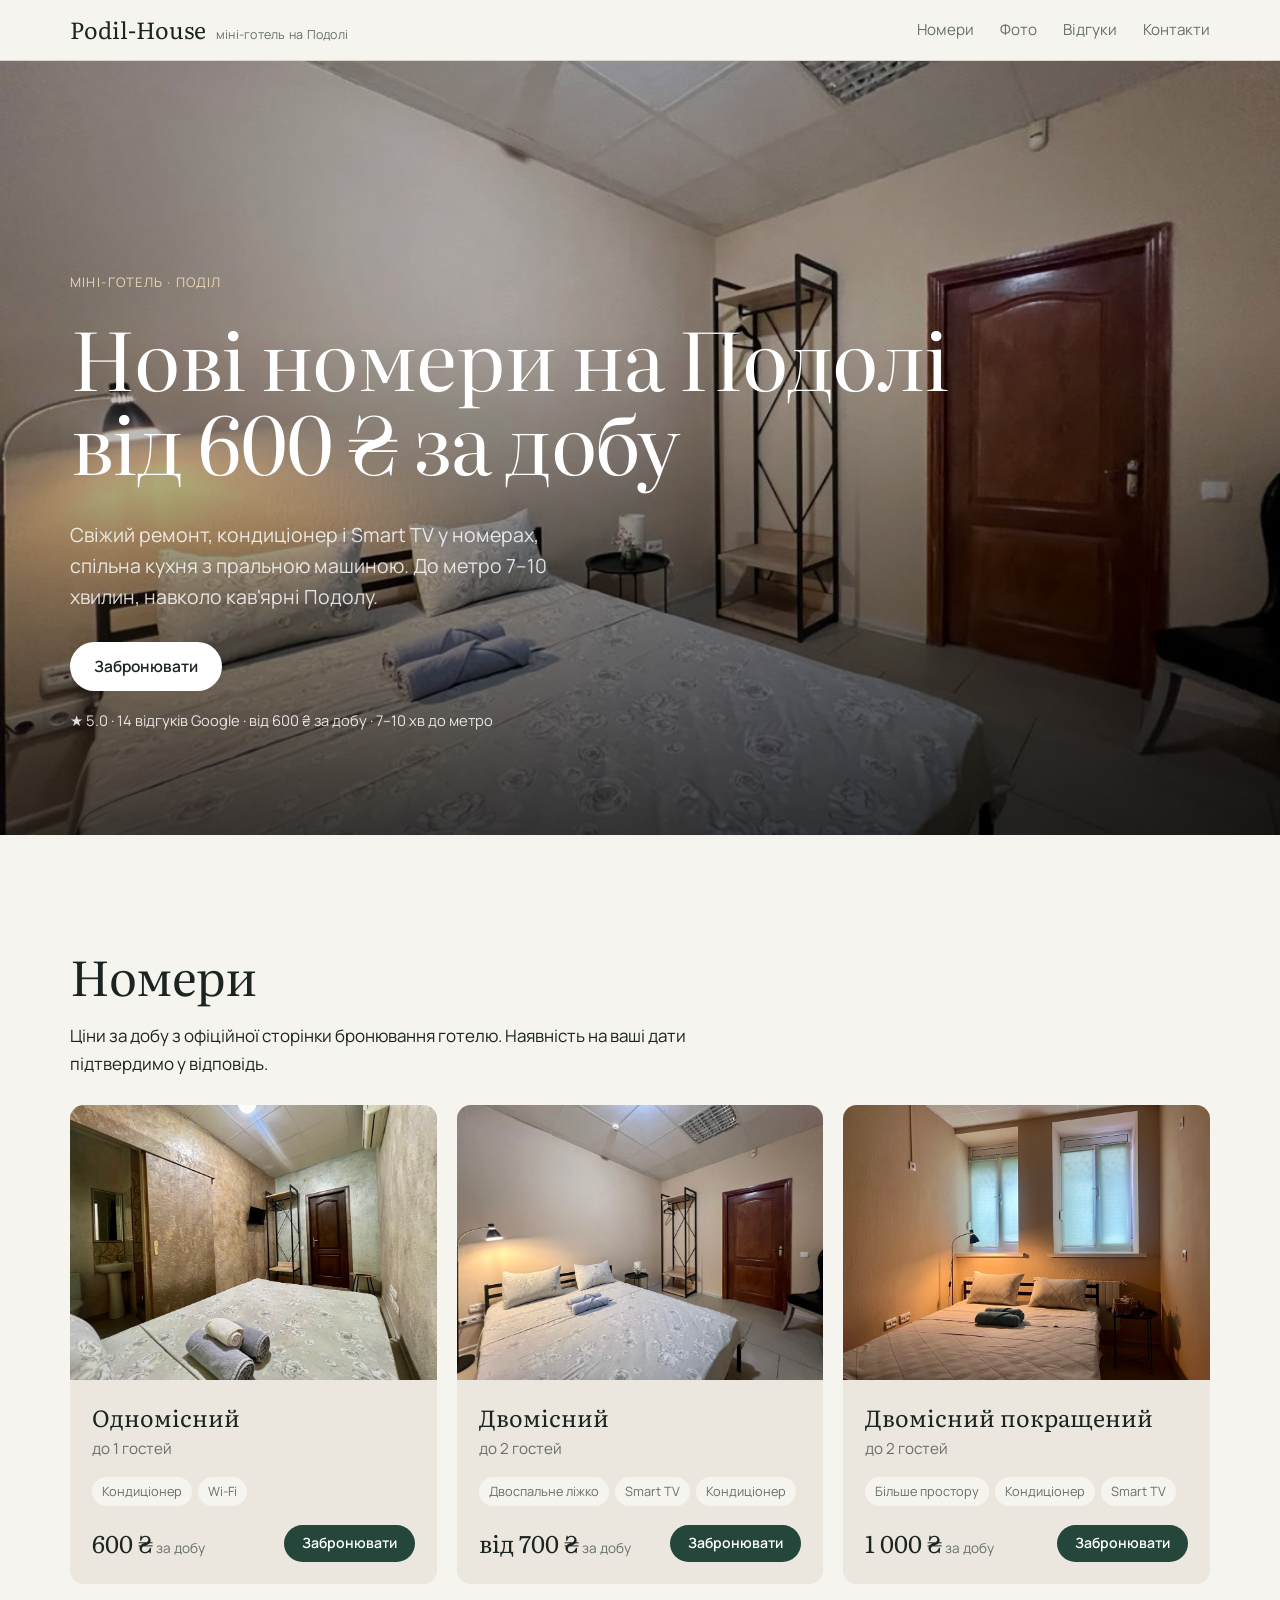
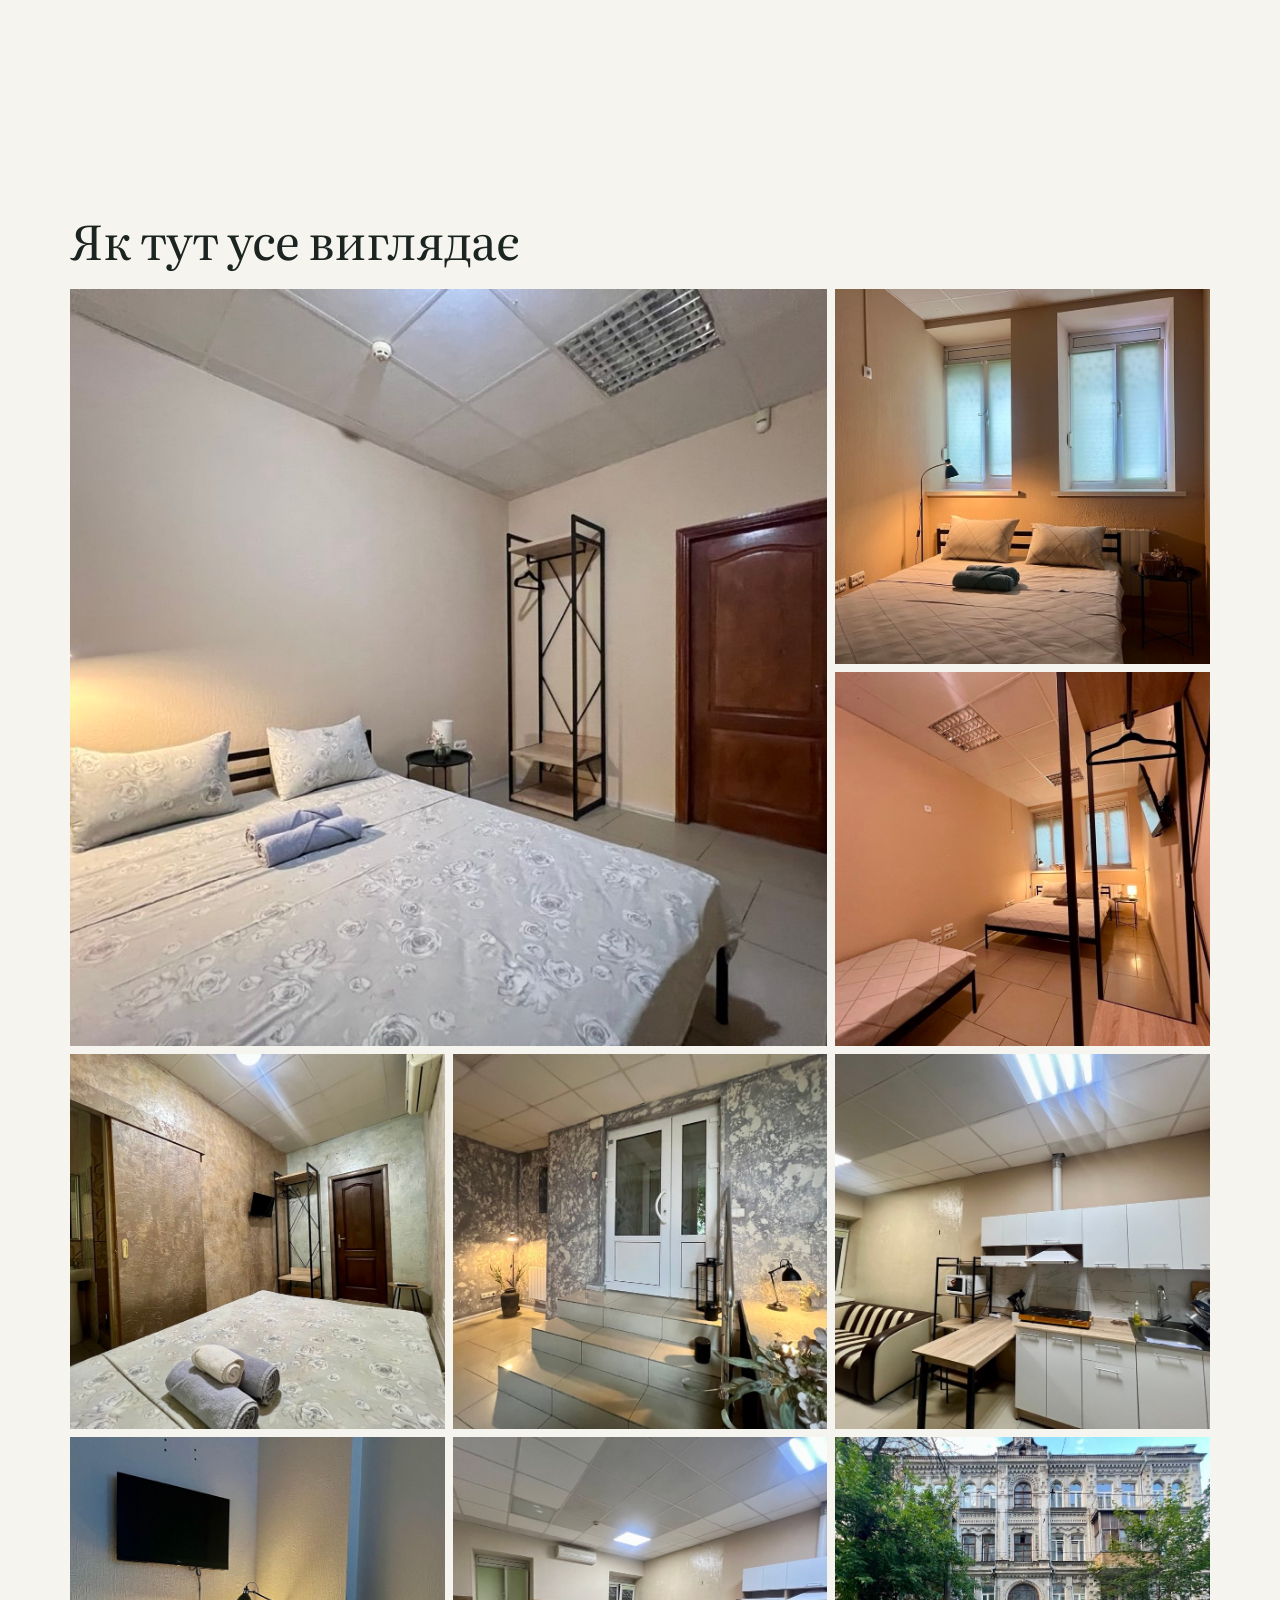
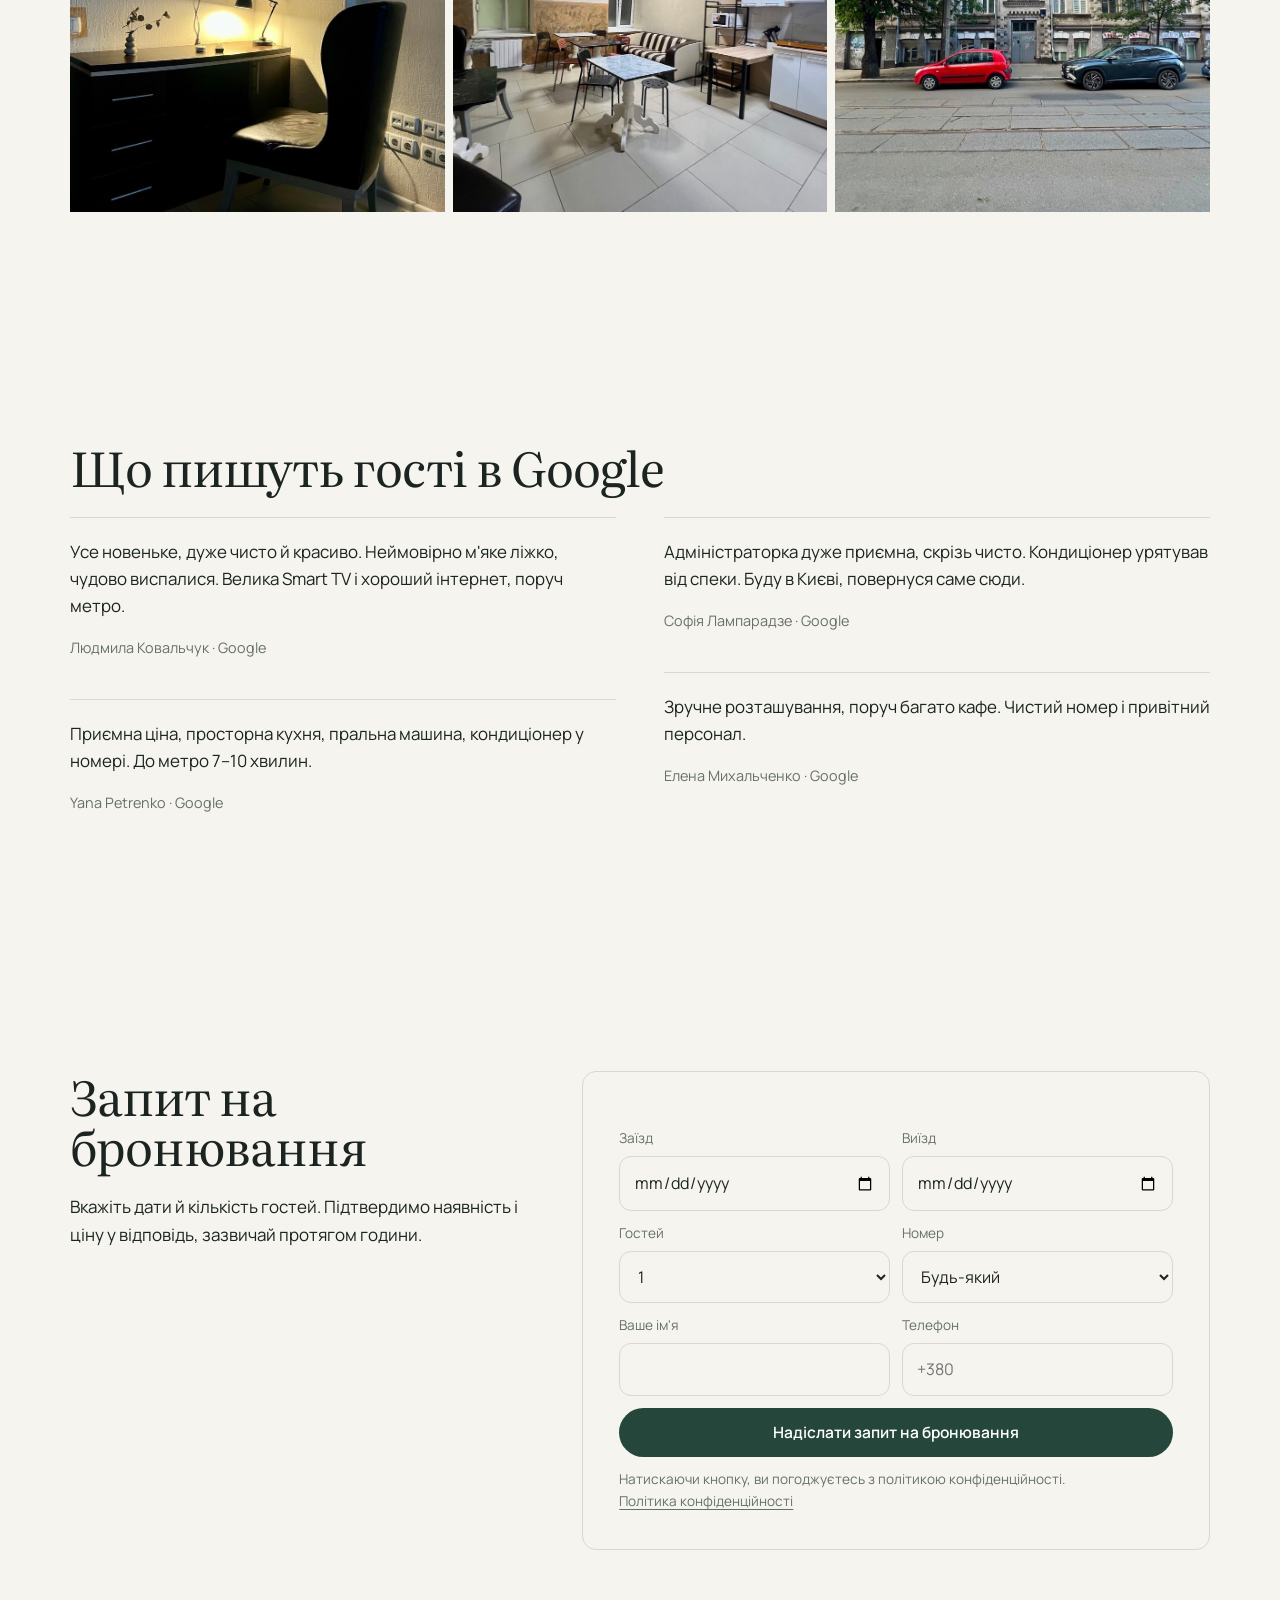
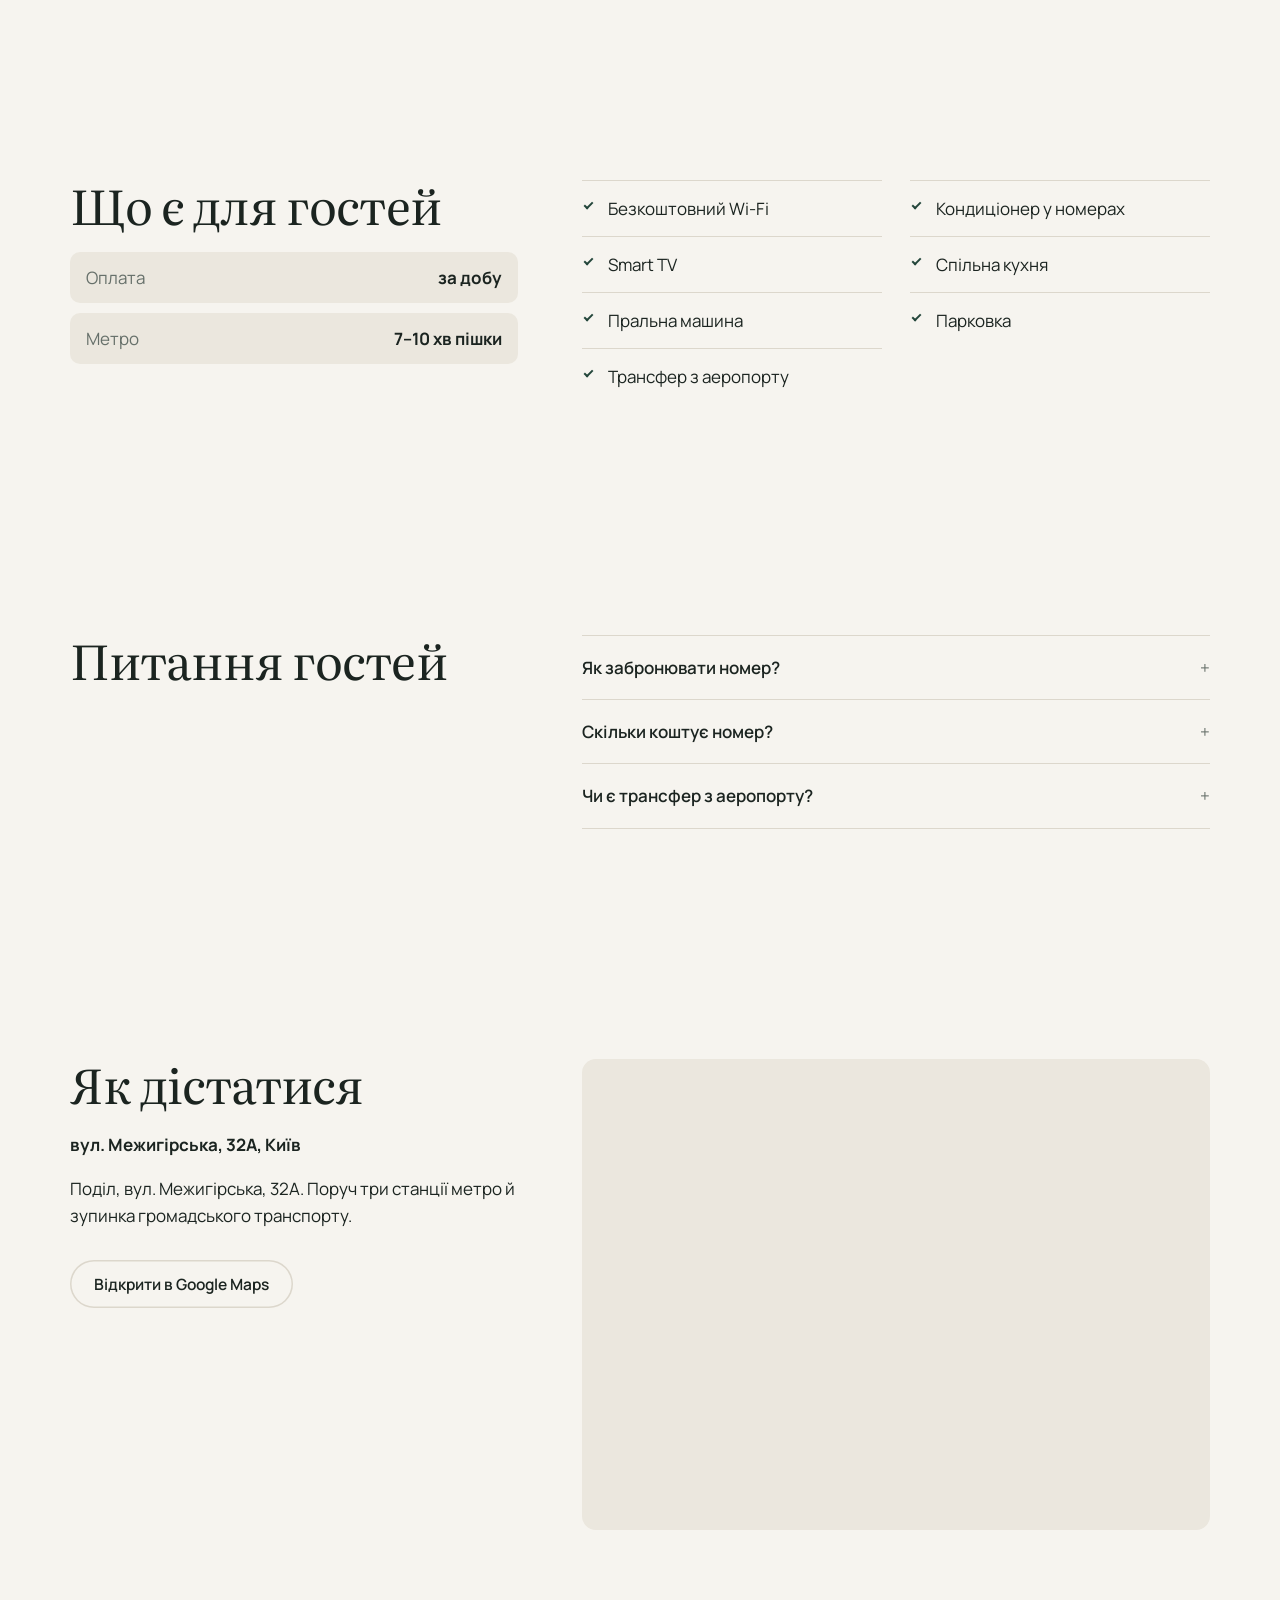
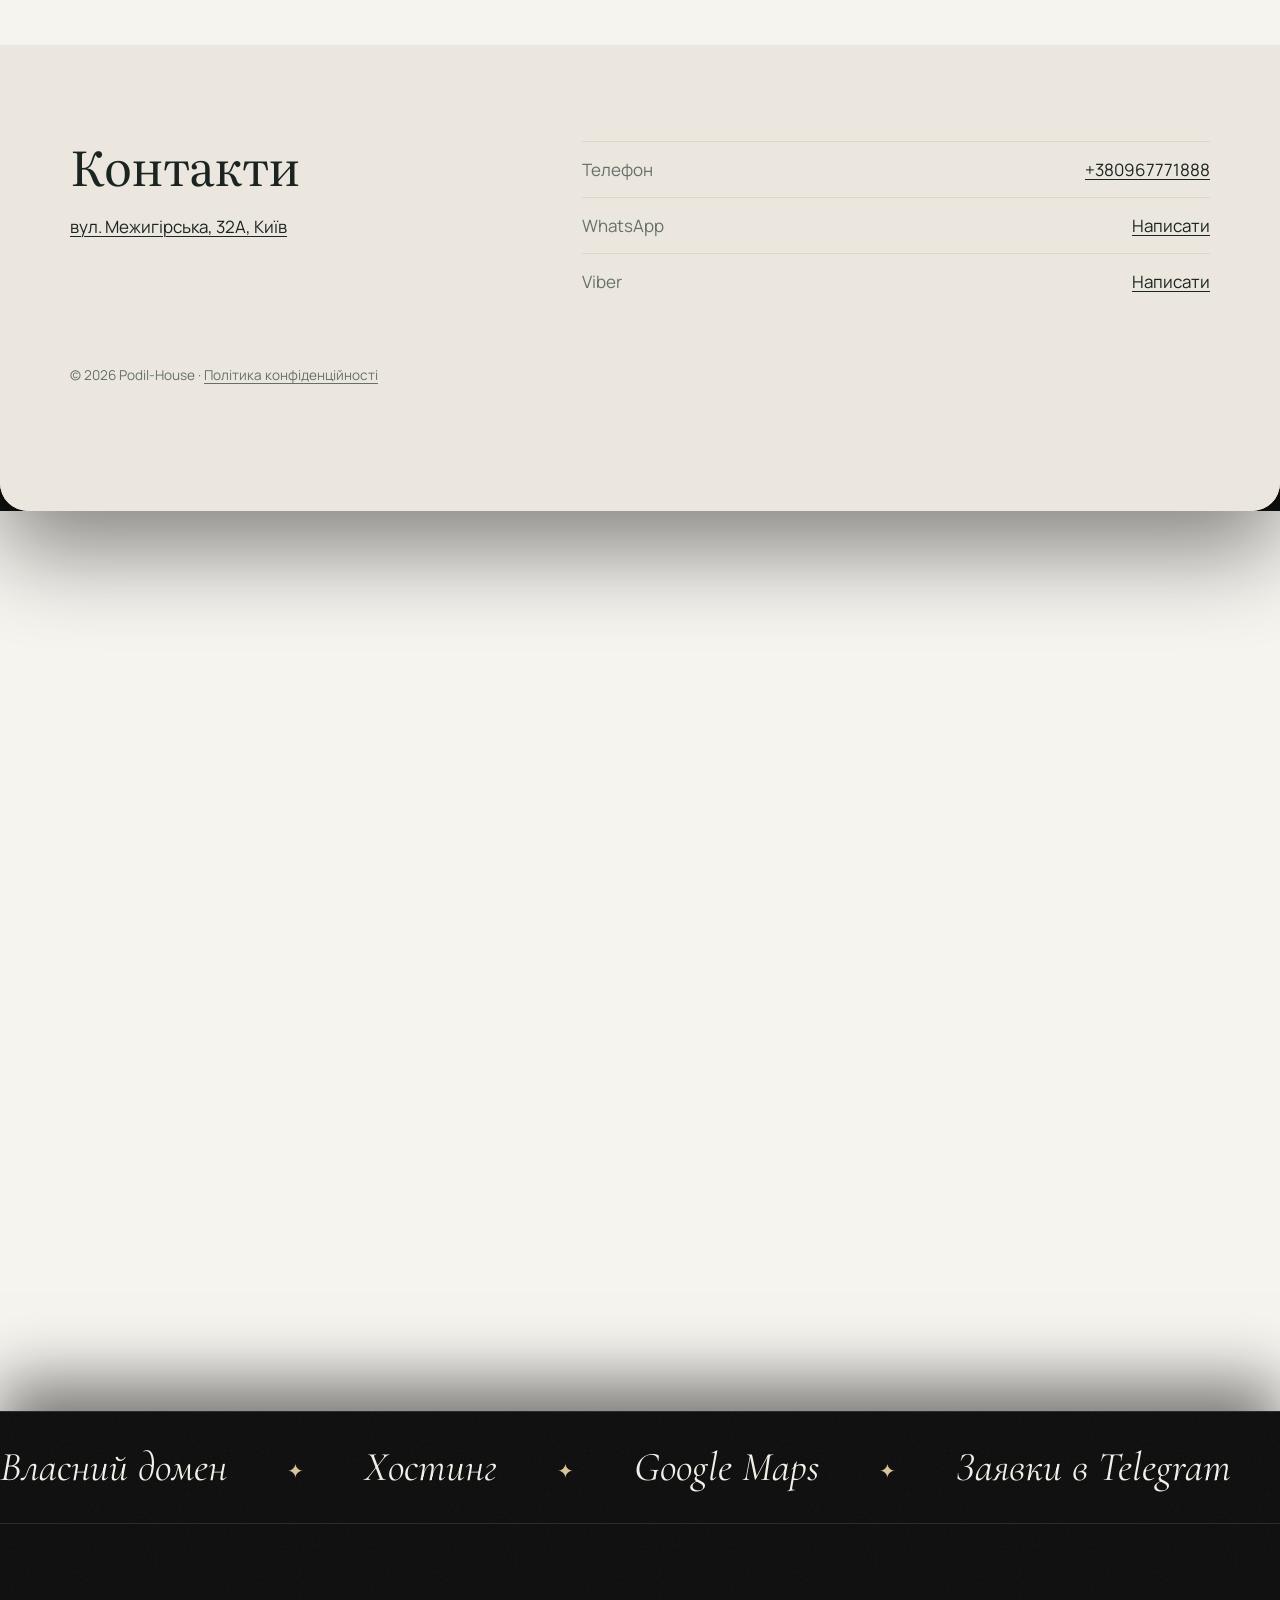
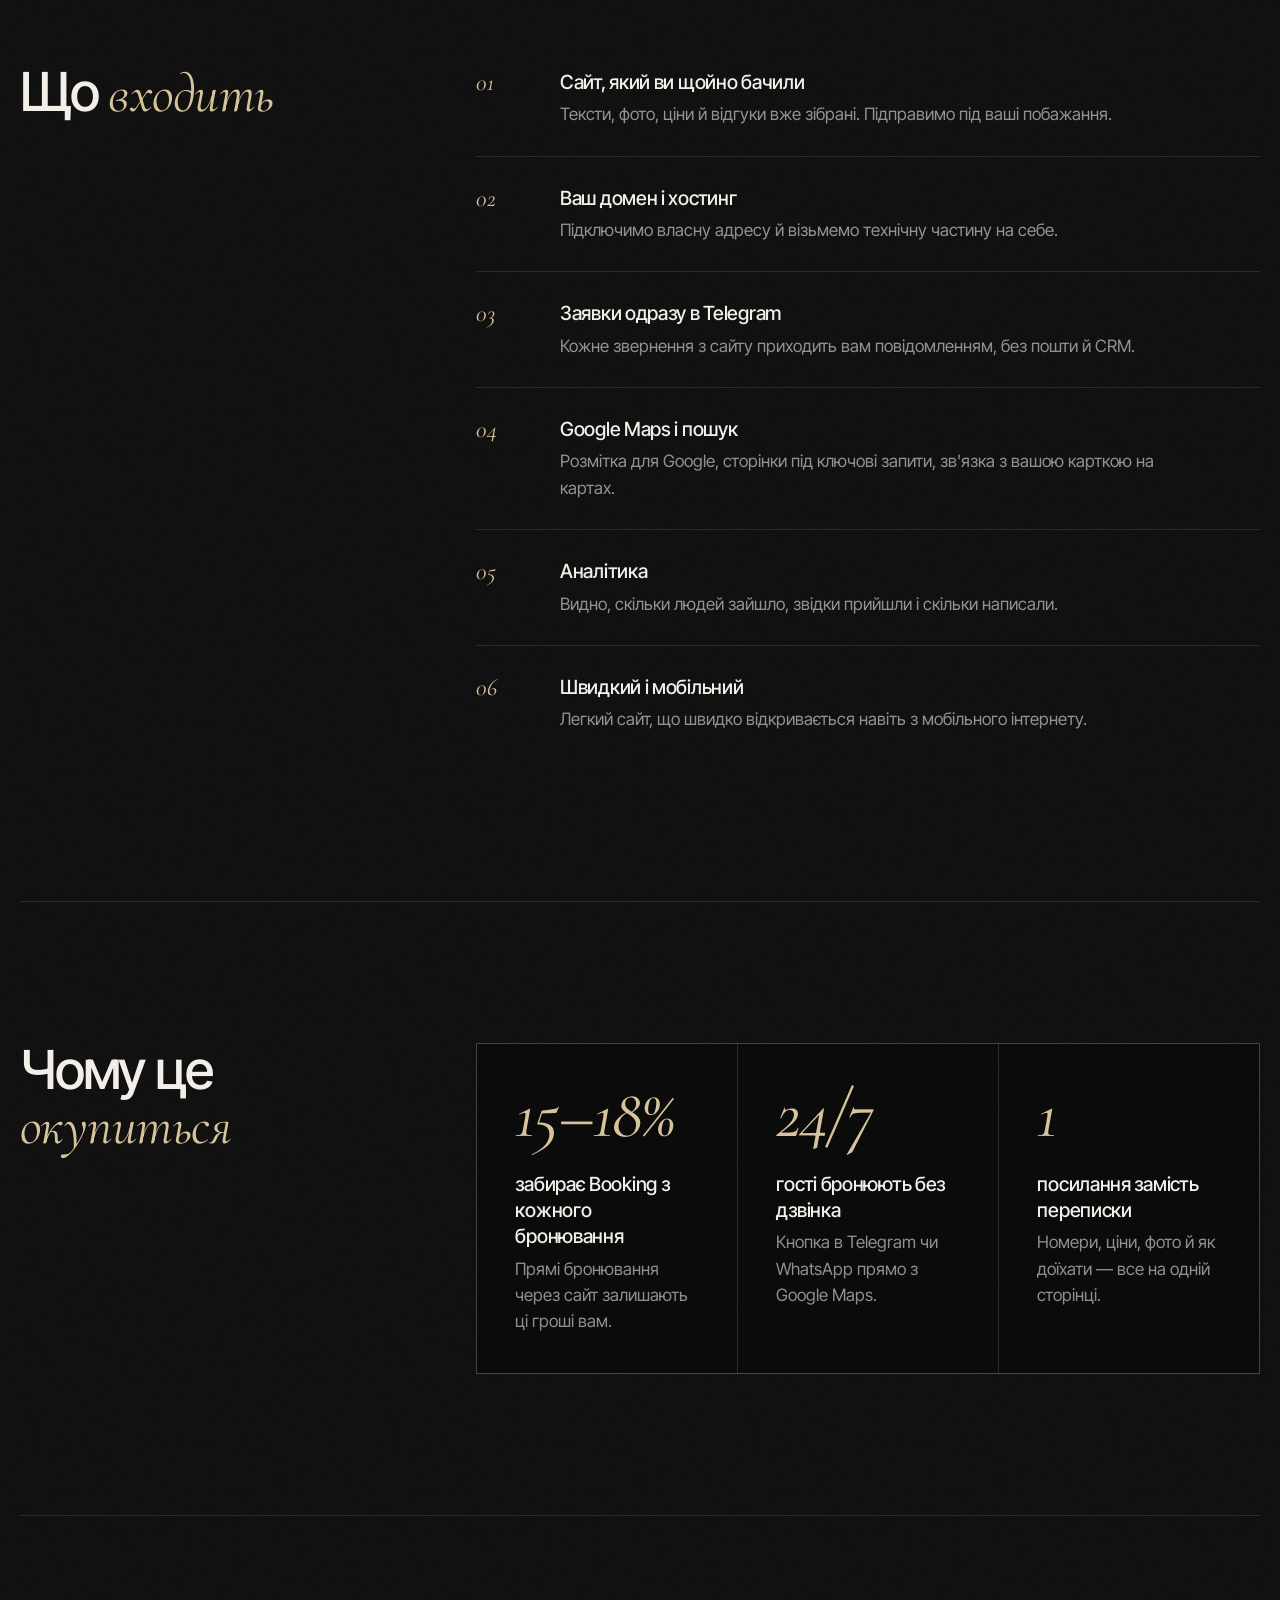
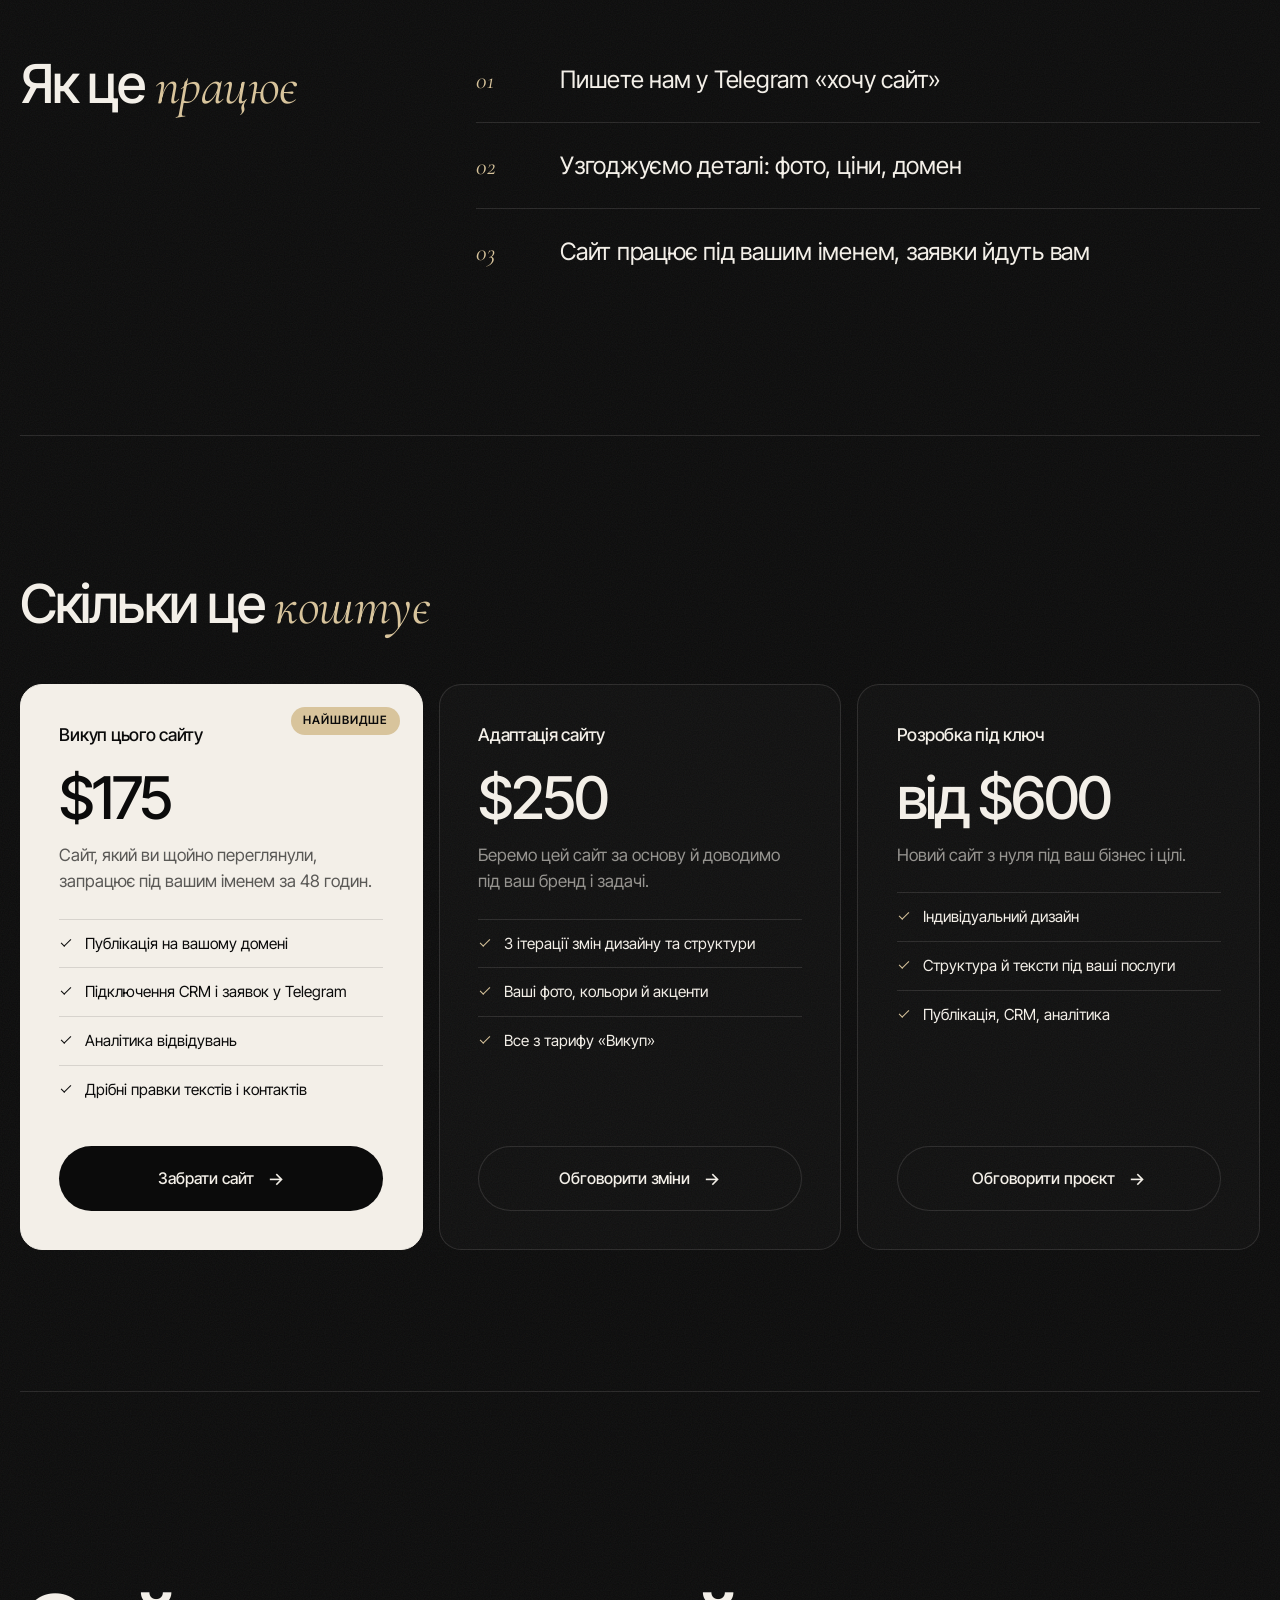
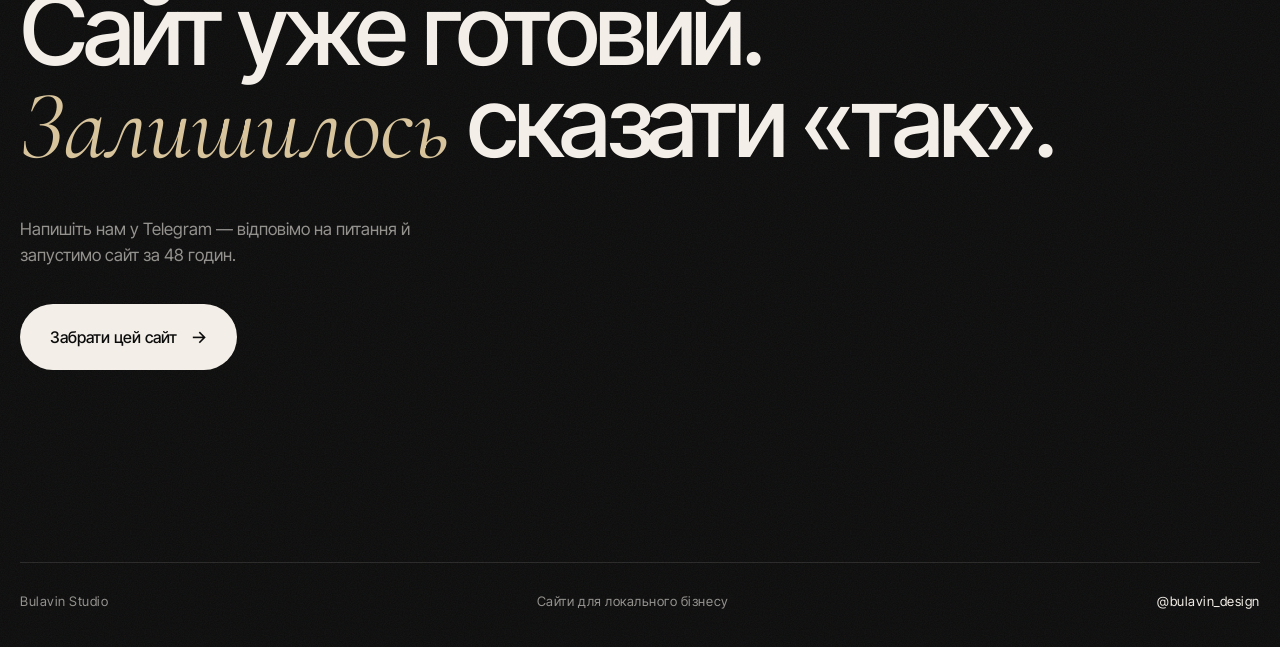
==== commit 19cfb727: "Update site 2026-10-21" ====
--- a/index.html
+++ b/index.html
@@ -42,7 +42,8 @@
 <section class="pwrap psec"><h2 class="ph2">Що <em>входить</em></h2><ol class="pinc"><li><span class="pn">01</span><div><h3>Сайт, який ви щойно бачили</h3><p>Тексти, фото, ціни й відгуки вже зібрані. Підправимо під ваші побажання.</p></div></li><li><span class="pn">02</span><div><h3>Ваш домен і хостинг</h3><p>Підключимо власну адресу й візьмемо технічну частину на себе.</p></div></li><li><span class="pn">03</span><div><h3>Заявки одразу в Telegram</h3><p>Кожне звернення з сайту приходить вам повідомленням, без пошти й CRM.</p></div></li><li><span class="pn">04</span><div><h3>Google Maps і пошук</h3><p>Розмітка для Google, сторінки під ключові запити, зв&#x27;язка з вашою карткою на картах.</p></div></li><li><span class="pn">05</span><div><h3>Аналітика</h3><p>Видно, скільки людей зайшло, звідки прийшли і скільки написали.</p></div></li><li><span class="pn">06</span><div><h3>Швидкий і мобільний</h3><p>Легкий сайт, що швидко відкривається навіть з мобільного інтернету.</p></div></li></ol></section>
 <section class="pwrap psec"><h2 class="ph2">Чому це <em>окупиться</em></h2><div class="pwhy"><div class="pw"><strong>15–18%</strong><h3>забирає Booking з кожного бронювання</h3><p>Прямі бронювання через сайт залишають ці гроші вам.</p></div><div class="pw"><strong>24/7</strong><h3>гості бронюють без дзвінка</h3><p>Кнопка в Telegram чи WhatsApp прямо з Google Maps.</p></div><div class="pw"><strong>1</strong><h3>посилання замість переписки</h3><p>Номери, ціни, фото й як доїхати — все на одній сторінці.</p></div></div></section>
 <section class="pwrap psec"><h2 class="ph2">Як це <em>працює</em></h2><ol class="psteps"><li><span class="pn">01</span><p>Пишете нам у Telegram «хочу сайт»</p></li><li><span class="pn">02</span><p>Узгоджуємо деталі: фото, ціни, домен</p></li><li><span class="pn">03</span><p>Сайт працює під вашим іменем, заявки йдуть вам</p></li></ol></section>
-<section class="pwrap pfinal"><h2 class="ph1">Сайт уже готовий. <em>Залишилось</em> сказати «так».</h2><p class="psub">Напишіть нам — назвемо вартість запуску й відповімо на всі питання.</p><a href="https://t.me/bulavin_design" class="pbtn" target="_blank" rel="noopener" data-goal="telegram">Забрати цей сайт</a></section>
+<section class="pwrap psec pplans-sec"><h2 class="ph2">Скільки це <em>коштує</em></h2><div class="pplans"><article class="pplan on"><span class="ptag">Найшвидше</span><h3>Викуп цього сайту</h3><p class="pprice">$175</p><p class="plead">Сайт, який ви щойно переглянули, запрацює під вашим іменем за 48 годин.</p><ul><li>Публікація на вашому домені</li><li>Підключення CRM і заявок у Telegram</li><li>Аналітика відвідувань</li><li>Дрібні правки текстів і контактів</li></ul><a href="https://t.me/bulavin_design" class="pbtn" target="_blank" rel="noopener" data-goal="telegram">Забрати сайт</a></article><article class="pplan"><h3>Адаптація сайту</h3><p class="pprice">$250</p><p class="plead">Беремо цей сайт за основу й доводимо під ваш бренд і задачі.</p><ul><li>3 ітерації змін дизайну та структури</li><li>Ваші фото, кольори й акценти</li><li>Все з тарифу «Викуп»</li></ul><a href="https://t.me/bulavin_design" class="pbtn ghost" target="_blank" rel="noopener" data-goal="telegram">Обговорити зміни</a></article><article class="pplan"><h3>Розробка під ключ</h3><p class="pprice">від $600</p><p class="plead">Новий сайт з нуля під ваш бізнес і цілі.</p><ul><li>Індивідуальний дизайн</li><li>Структура й тексти під ваші послуги</li><li>Публікація, CRM, аналітика</li></ul><a href="https://t.me/bulavin_design" class="pbtn ghost" target="_blank" rel="noopener" data-goal="telegram">Обговорити проєкт</a></article></div></section>
+<section class="pwrap pfinal"><h2 class="ph1">Сайт уже готовий. <em>Залишилось</em> сказати «так».</h2><p class="psub">Напишіть нам у Telegram — відповімо на питання й запустимо сайт за 48 годин.</p><a href="https://t.me/bulavin_design" class="pbtn" target="_blank" rel="noopener" data-goal="telegram">Забрати цей сайт</a></section>
 <footer class="pwrap pfoot"><span>Bulavin Studio</span><span>Сайти для локального бізнесу</span><a href="https://t.me/bulavin_design" target="_blank" rel="noopener" data-goal="telegram">@bulavin_design</a></footer>
 </div></aside>
 <div class="mbar"><a href="#bron" class="btn">Забронювати</a></div>
--- a/style.css
+++ b/style.css
@@ -371,3 +371,26 @@
   .pinc li,.psteps li{grid-template-columns:48px 1fr}
   .pbtn{width:100%;justify-content:center}
 }
+
+/* тарифы студии */
+.pplans-sec{grid-template-columns:1fr;gap:clamp(32px,4vw,56px)}
+.pplans-sec .ph2{position:static}
+.pplans{display:grid;grid-template-columns:repeat(3,1fr);gap:16px;align-items:stretch}
+.pplan{position:relative;display:flex;flex-direction:column;padding:clamp(26px,3vw,40px);border:1px solid var(--pline);border-radius:22px;background:rgba(243,239,232,.02)}
+.pplan.on{background:var(--pink);color:#0b0b0b;border-color:var(--pink)}
+.pplan.on h3,.pplan.on .pprice{color:#0b0b0b}
+.ptag{position:absolute;top:22px;right:22px;padding:5px 12px;border-radius:999px;background:var(--pacc);color:#0b0b0b;font-size:.72rem;letter-spacing:.08em;text-transform:uppercase;font-weight:600}
+.pplan h3{font-size:1.1rem;font-weight:500;margin:0 0 22px;padding-right:110px}
+.pprice{margin:0 0 14px;font-family:'Inter Tight',system-ui,sans-serif;font-weight:500;font-size:clamp(2.8rem,4.6vw,4.2rem);line-height:1;letter-spacing:-.04em;color:var(--pink)}
+.plead{margin:0 0 24px;color:var(--pmuted)}
+.pplan.on .plead{color:rgba(11,11,11,.66)}
+.pplan ul{list-style:none;margin:0 0 32px;padding:0;flex:1}
+.pplan li{padding:12px 0 12px 26px;border-top:1px solid var(--pline);position:relative;font-size:.96rem}
+.pplan.on li{border-top-color:rgba(11,11,11,.12)}
+.pplan li::before{content:"";position:absolute;left:2px;top:19px;width:10px;height:5px;border-left:1.5px solid var(--pacc);border-bottom:1.5px solid var(--pacc);transform:rotate(-45deg)}
+.pplan.on li::before{border-color:#0b0b0b}
+.pplan .pbtn{justify-content:center}
+.pplan.on .pbtn{background:#0b0b0b;color:var(--pink)}
+.pbtn.ghost{background:transparent;color:var(--pink);box-shadow:inset 0 0 0 1px var(--pline)}
+.pbtn.ghost:hover{background:rgba(243,239,232,.06)}
+@media (max-width:980px){.pplans{grid-template-columns:1fr}}
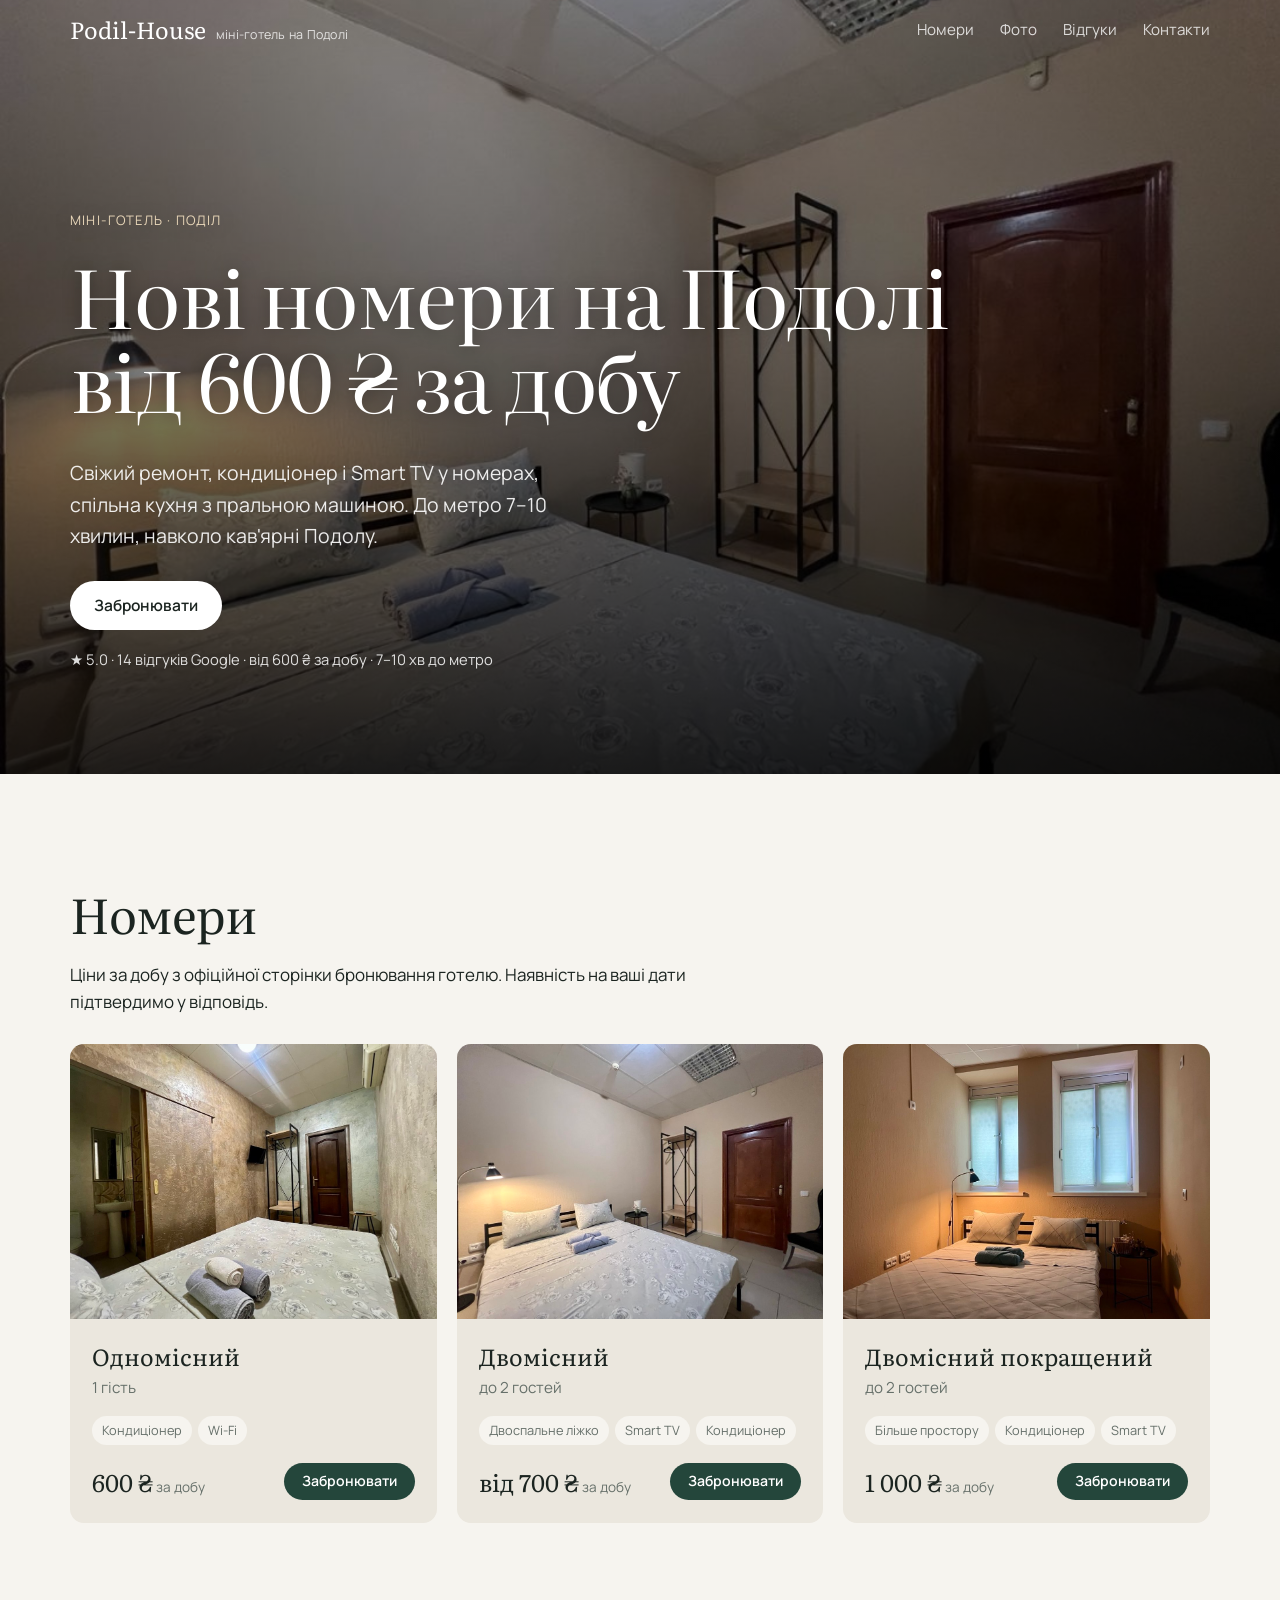
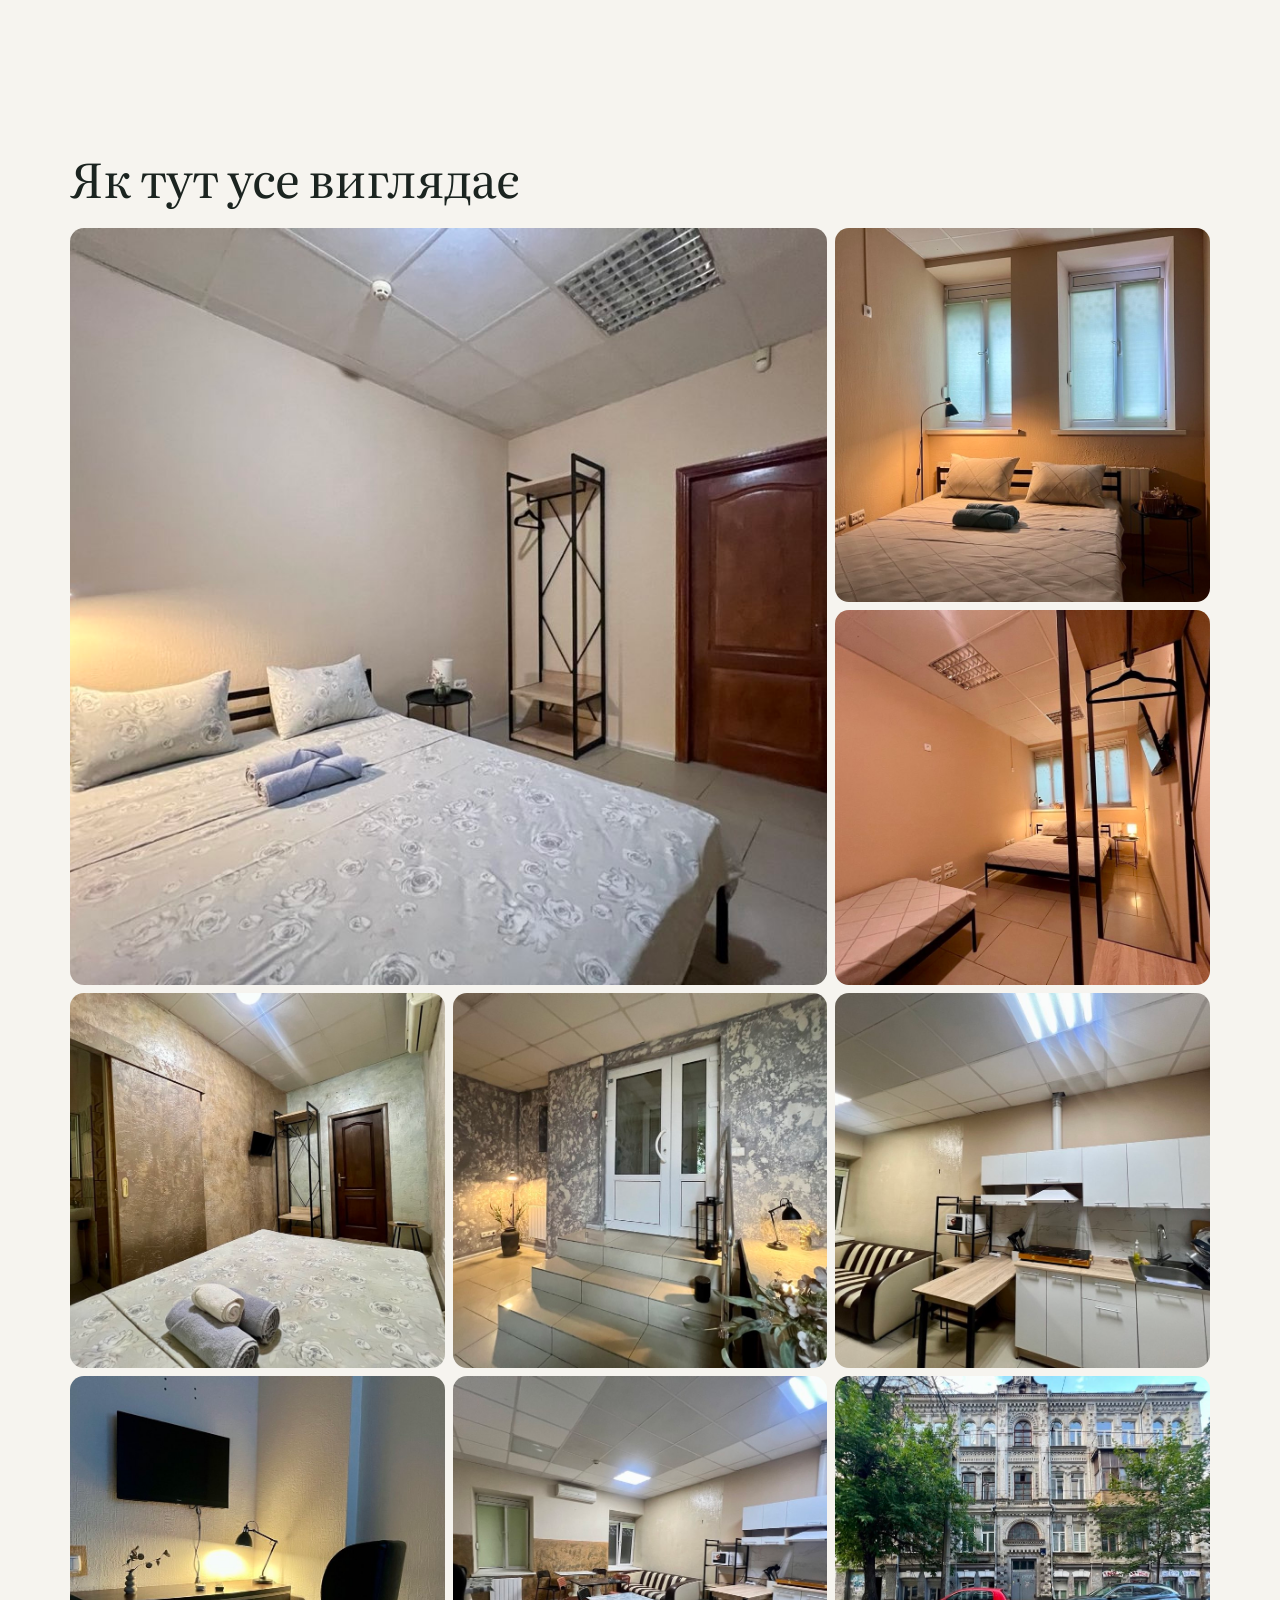
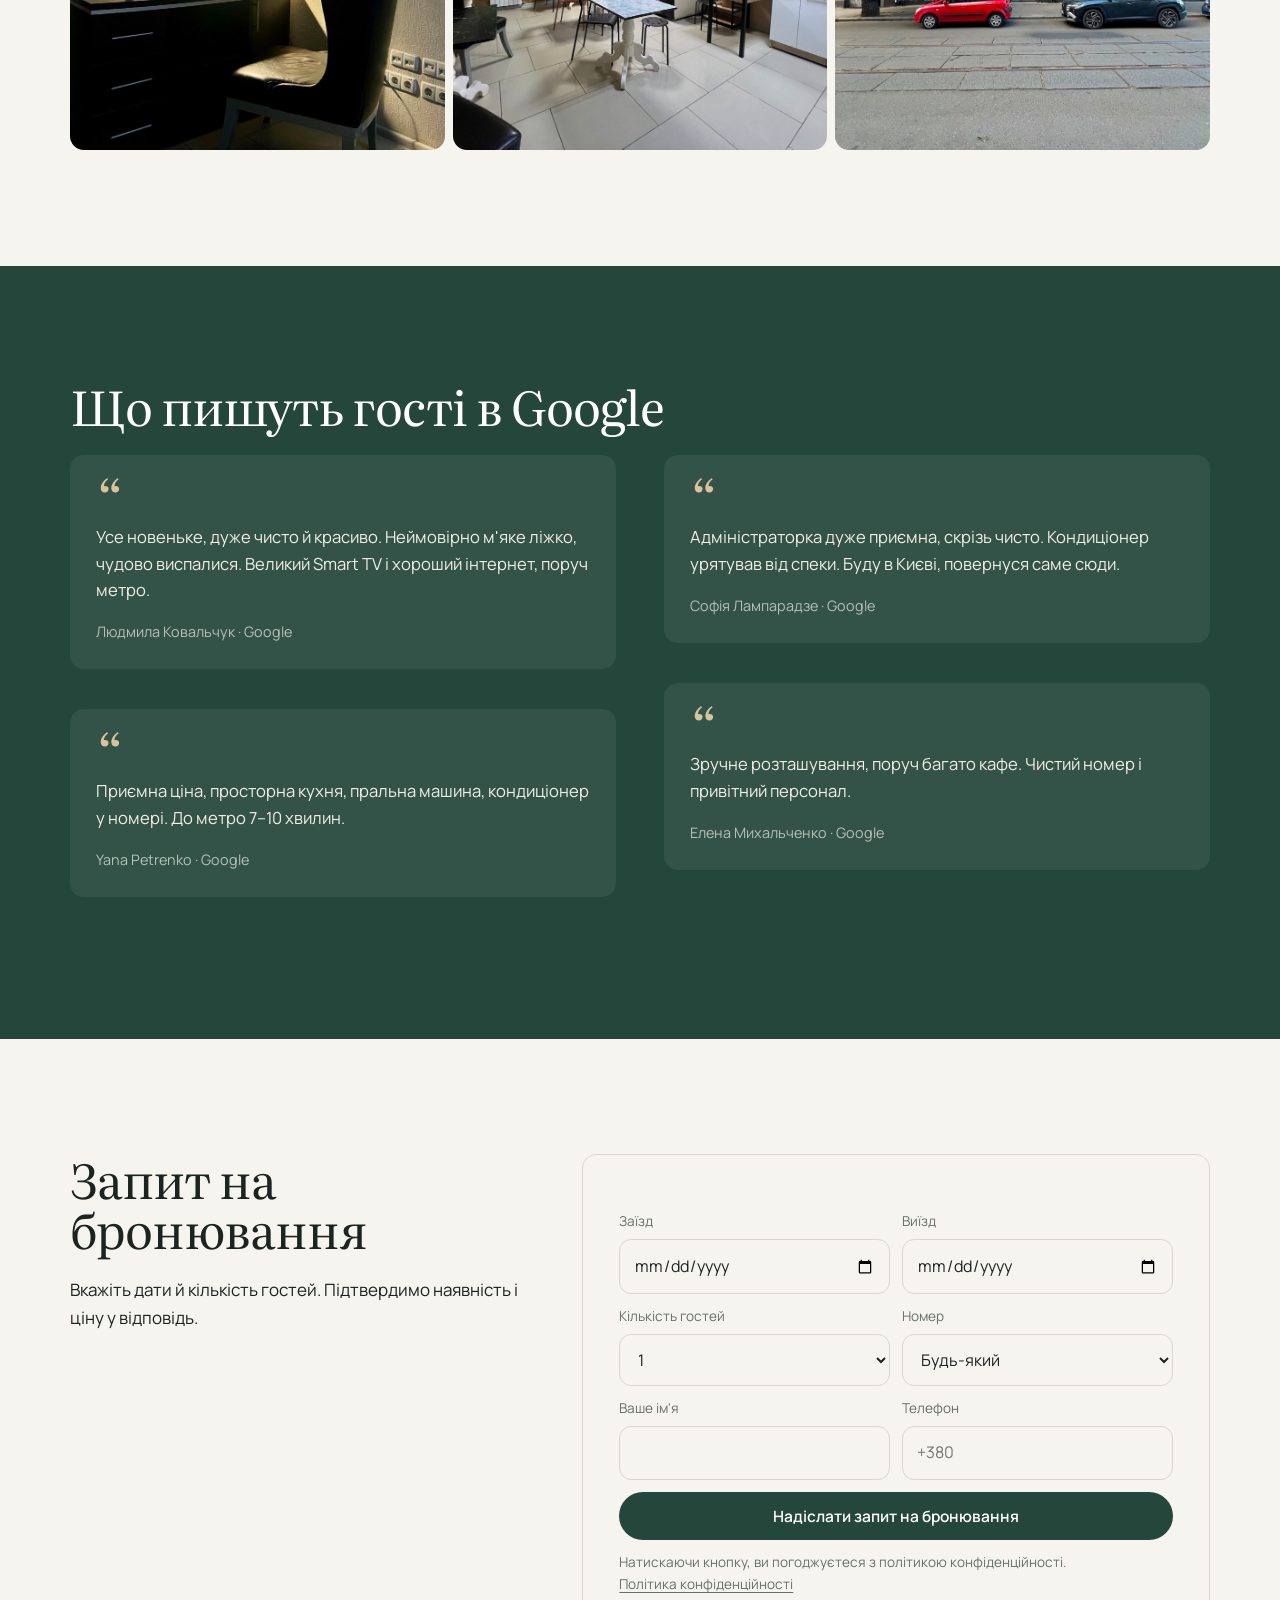
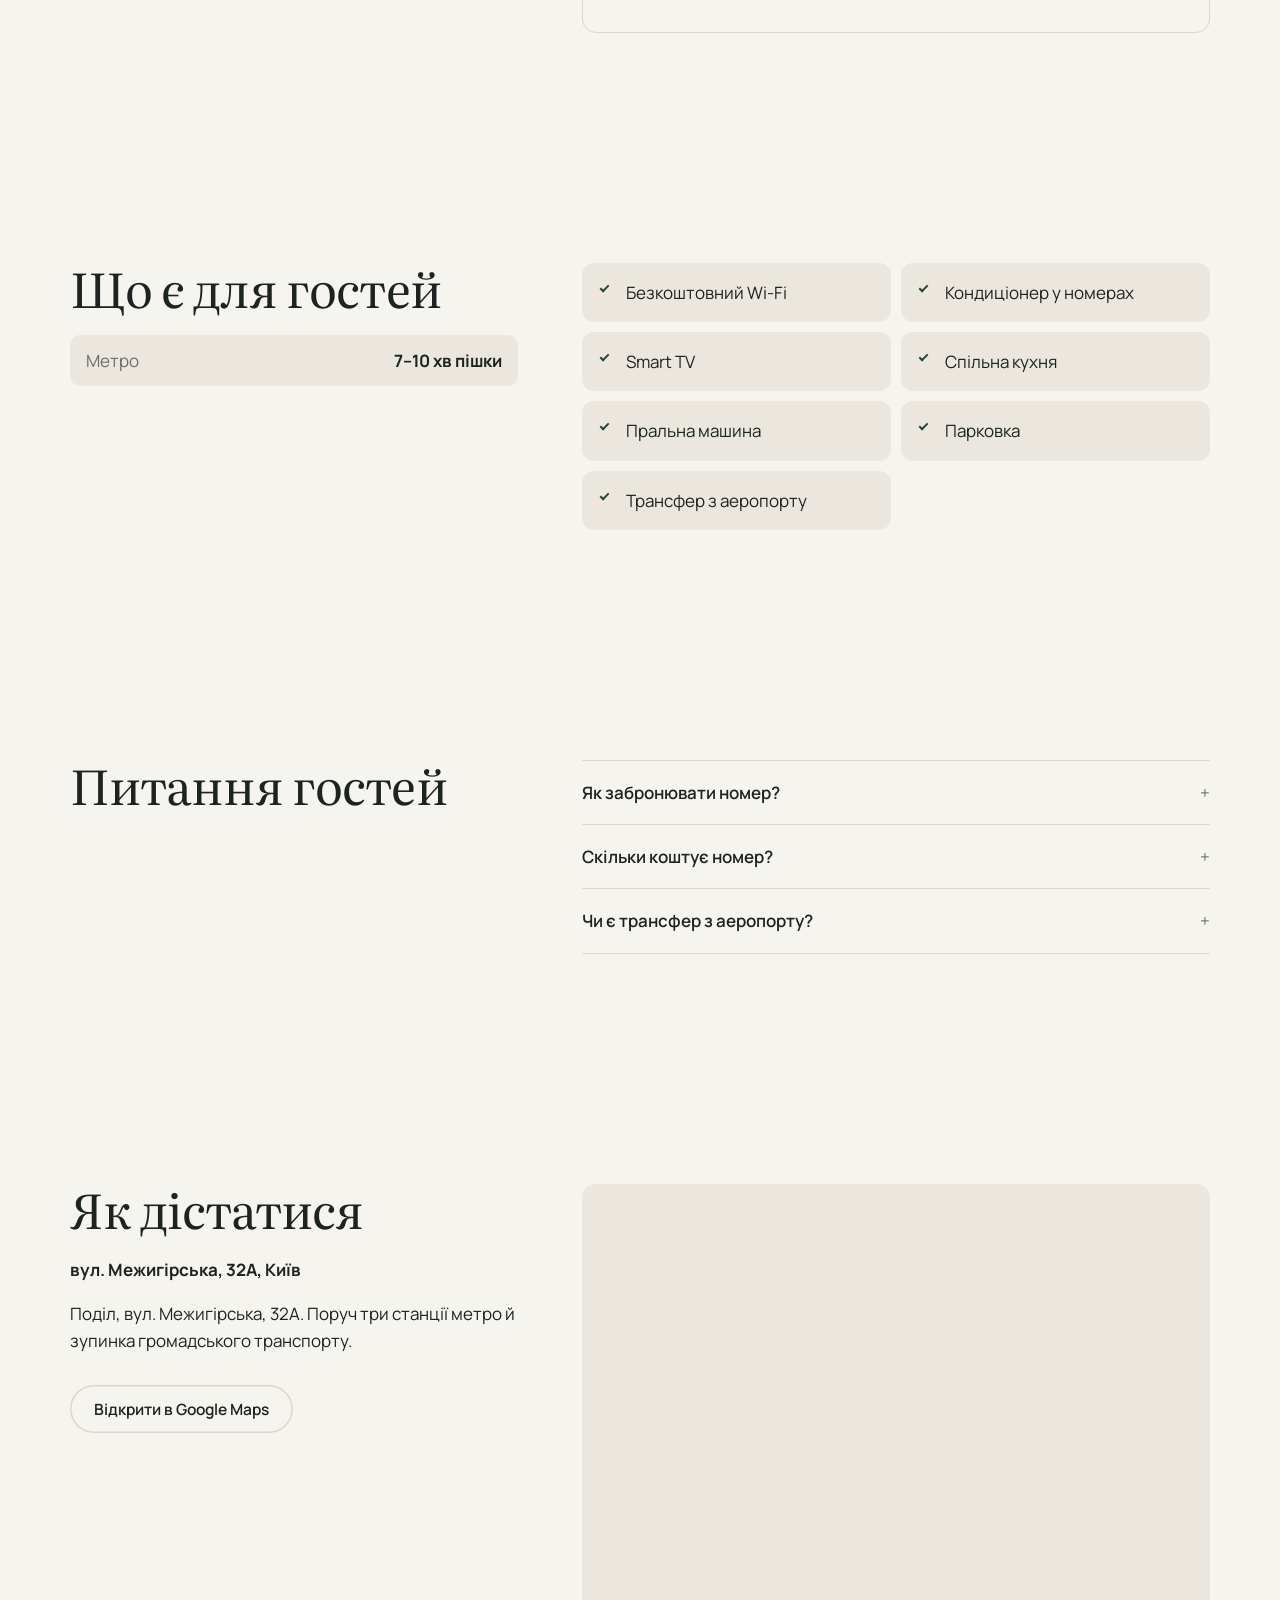
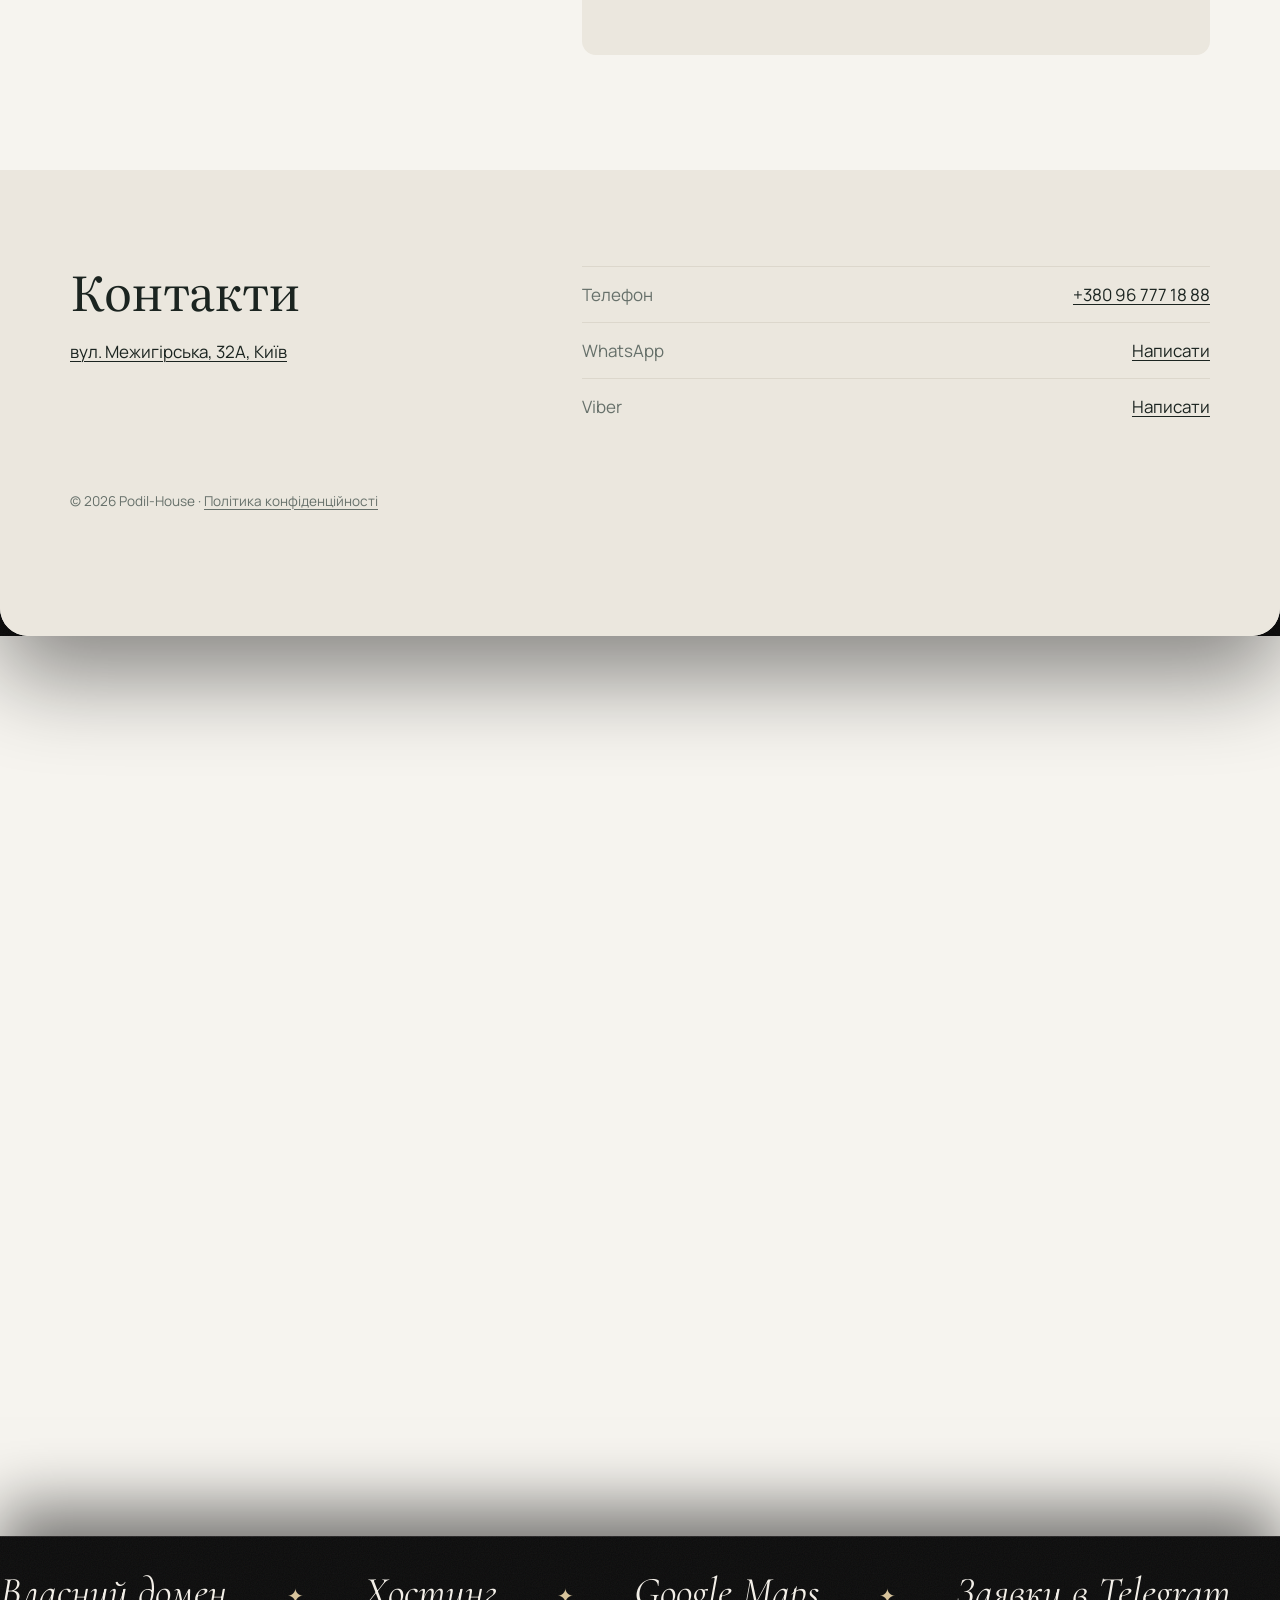
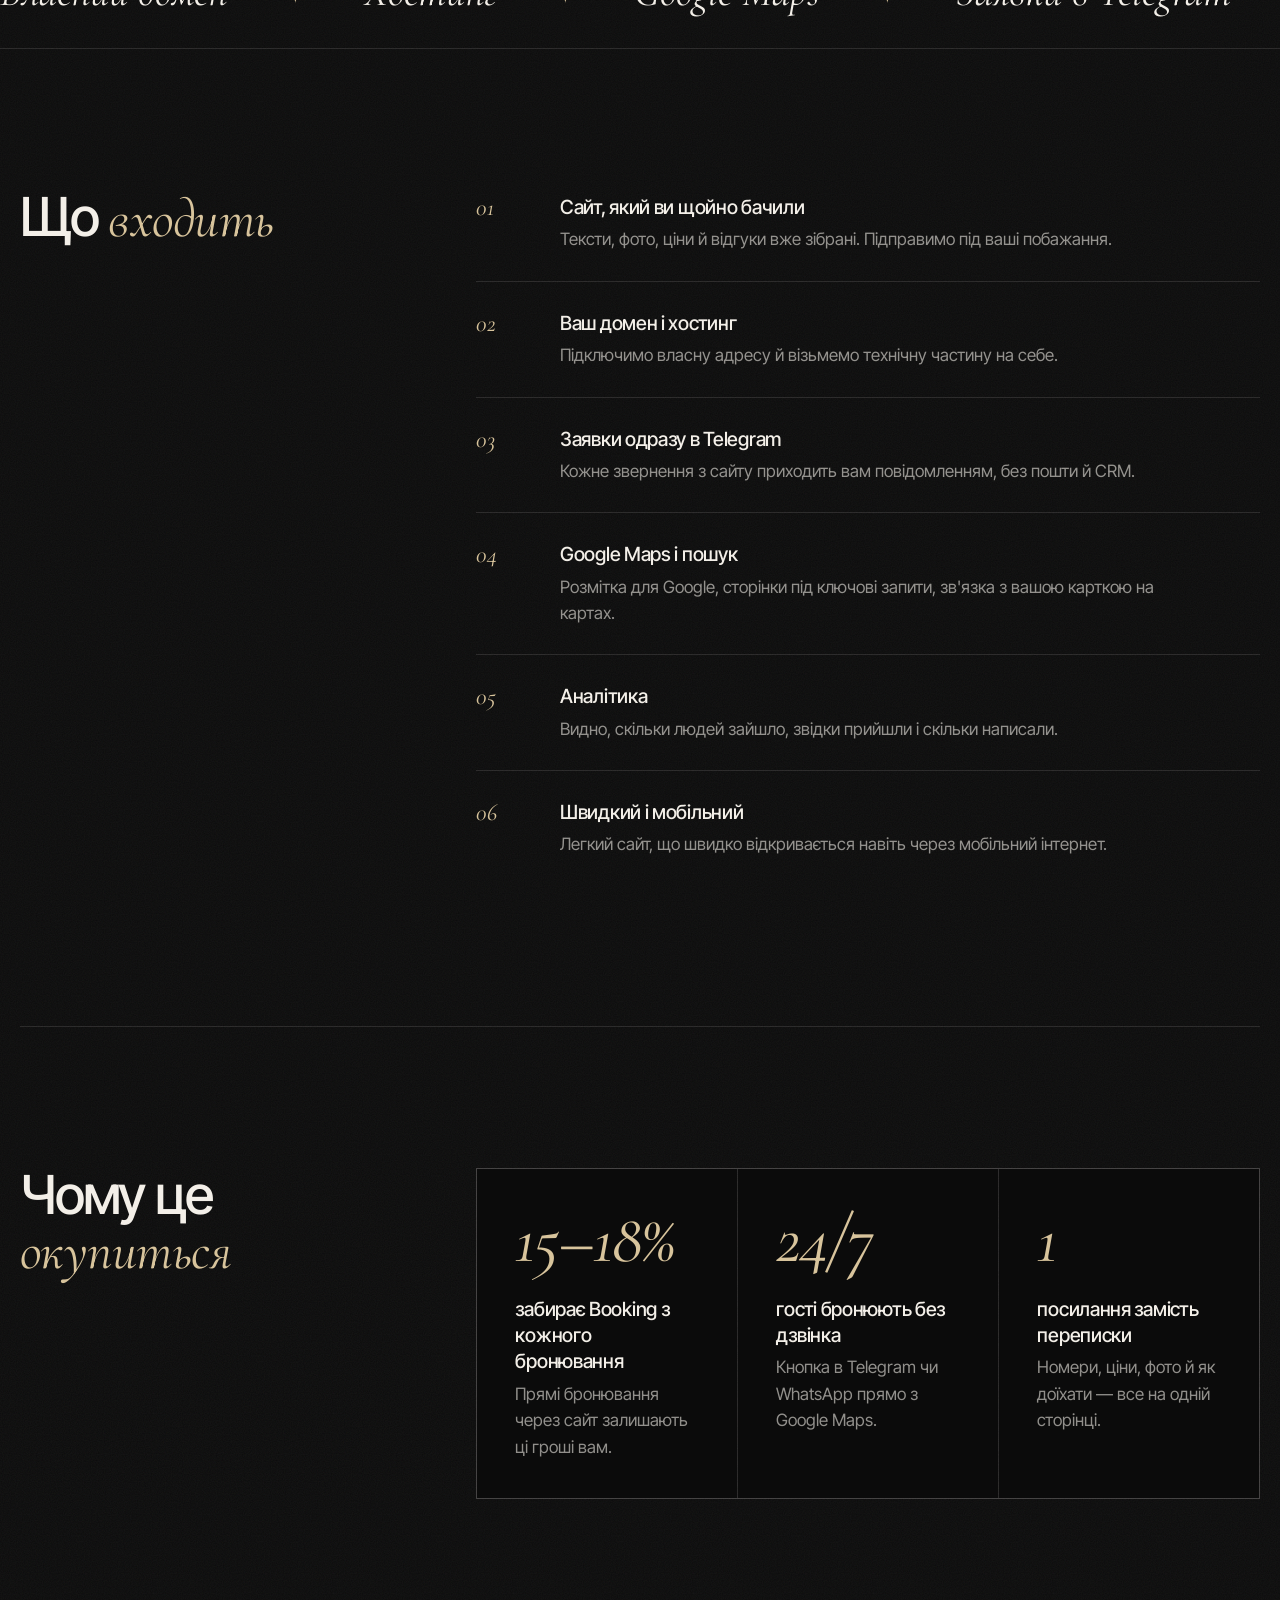
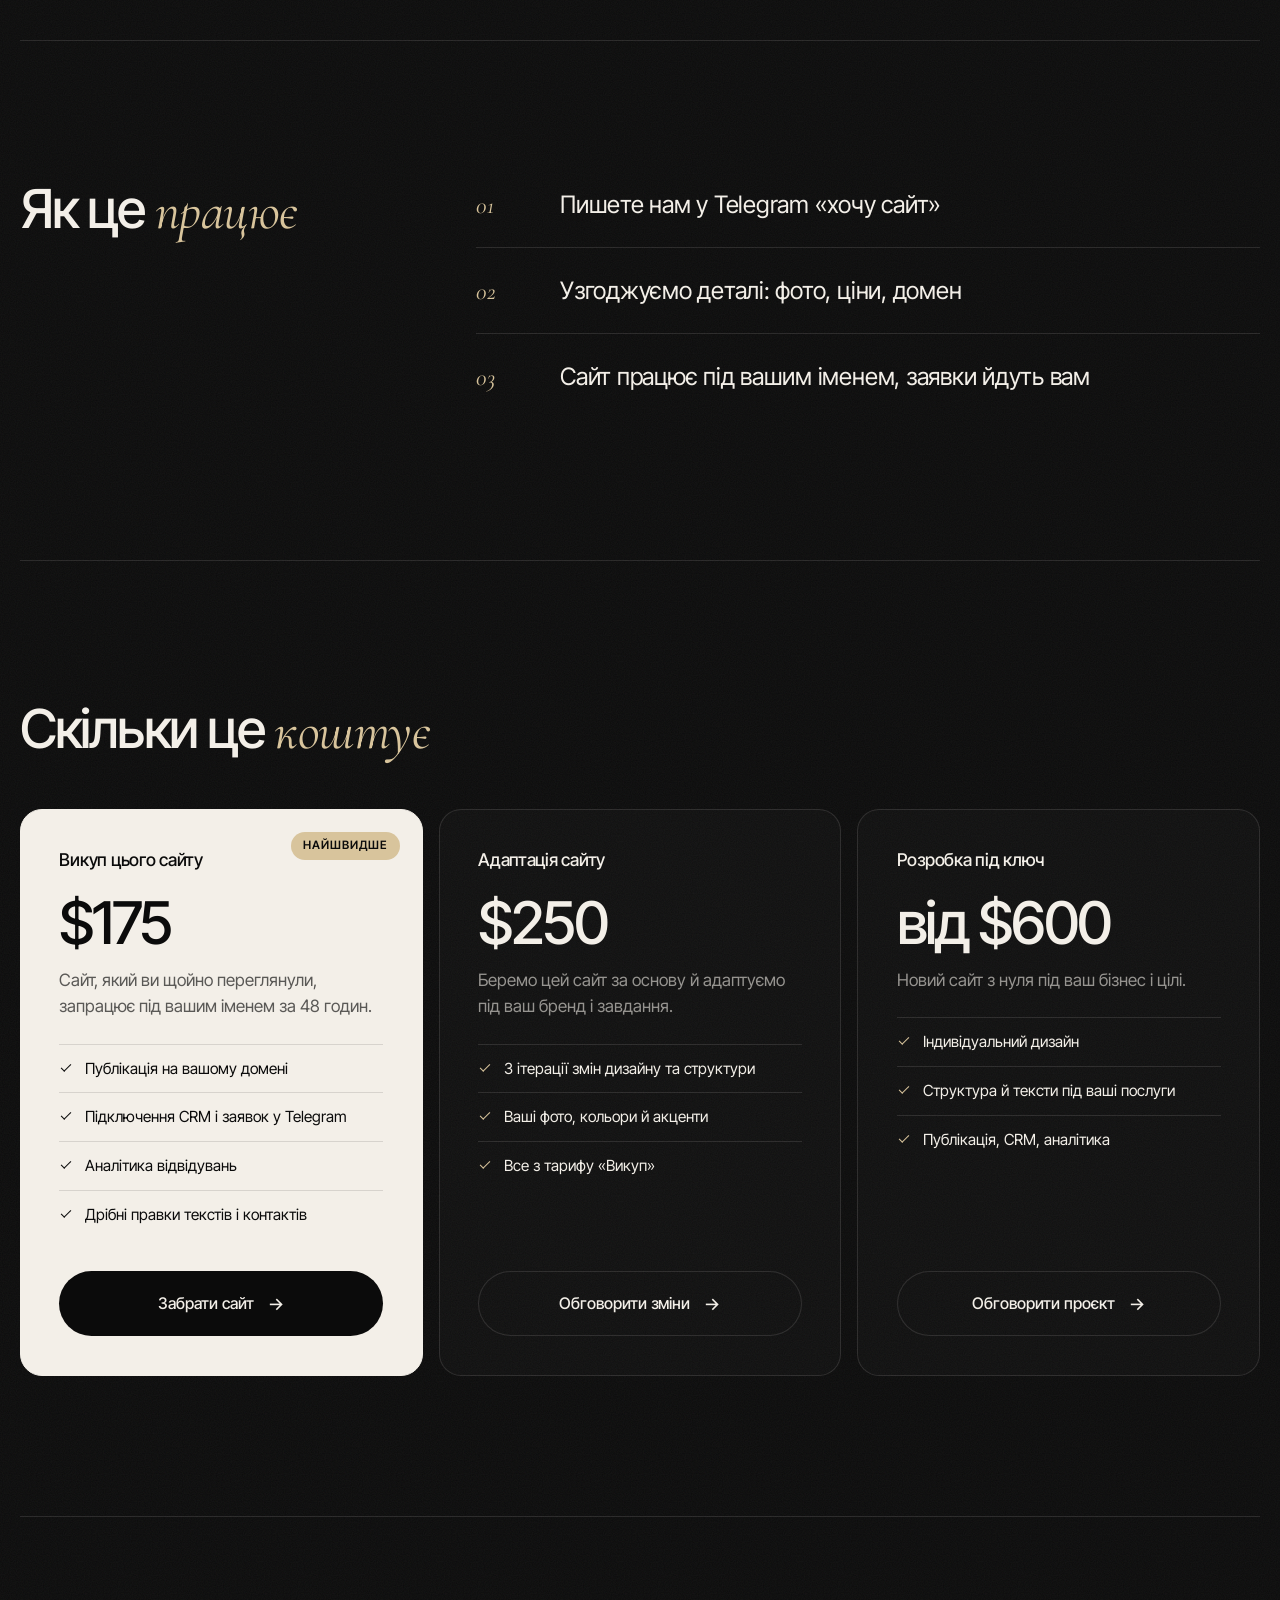
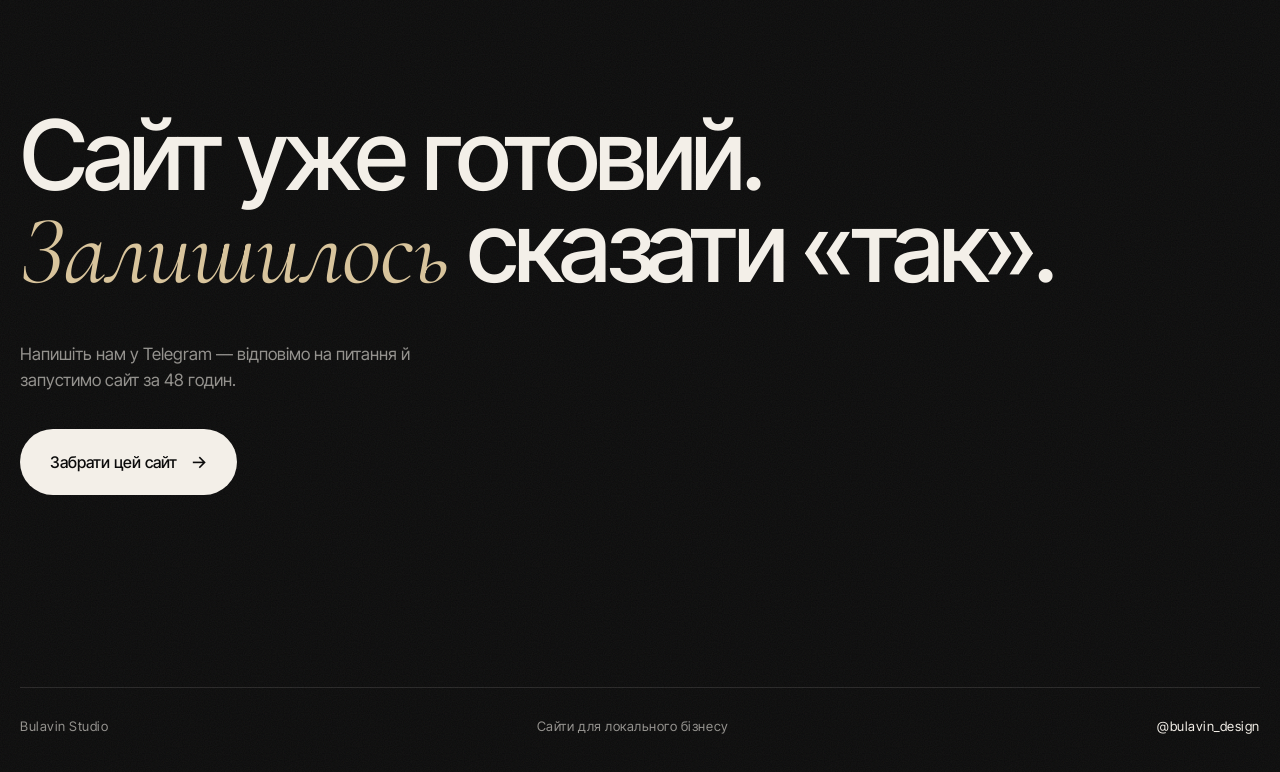
==== commit 7db68c01: "Update site 2026-10-22" ====
--- a/index.html
+++ b/index.html
@@ -15,7 +15,7 @@
 <link rel="preconnect" href="https://fonts.googleapis.com">
 <link rel="preconnect" href="https://fonts.gstatic.com" crossorigin>
 <link rel="stylesheet" href="https://fonts.googleapis.com/css2?family=Literata:opsz,wght@7..72,400;7..72,500&family=Manrope:wght@400;500;600&display=swap">
-<link rel="stylesheet" href="style.css">
+<link rel="stylesheet" href="style.css?v=2610220225">
 <link rel="stylesheet" href="https://fonts.googleapis.com/css2?family=Inter+Tight:wght@400;500;600&family=Cormorant+Garamond:ital,wght@1,400;1,500&display=swap">
 <script type="application/ld+json">{"@context": "https://schema.org", "@type": "Hotel", "name": "Podil-House", "url": "https://vibecoder-bulavin.github.io/podil-house/", "telephone": "+380967771888", "priceRange": "₴", "image": "https://vibecoder-bulavin.github.io/podil-house/assets/p6.jpg", "address": {"@type": "PostalAddress", "streetAddress": "вул. Межигірська, 32А", "addressLocality": "Київ", "addressCountry": "UA"}, "geo": {"@type": "GeoCoordinates", "latitude": 50.4691434, "longitude": 30.5121772}, "hasMap": "https://maps.google.com/?cid=14839174283909090941", "aggregateRating": {"@type": "AggregateRating", "ratingValue": 5.0, "reviewCount": 14}}</script>
 </head>
@@ -26,9 +26,9 @@
 <nav><a href="#nomery">Номери</a><a href="#foto">Фото</a><a href="#vidguky">Відгуки</a><a href="#contacts">Контакти</a></nav>
 </div></header>
 <main>
-<section class="hero hero-full"><img src="assets/p6.jpg" alt="Podil-House" fetchpriority="high" class="bg"><div class="wrap"><p class="kicker">Міні-готель · Поділ</p><h1>Нові номери на Подолі від 600 ₴ за добу</h1><p class="lead">Свіжий ремонт, кондиціонер і Smart TV у номерах, спільна кухня з пральною машиною. До метро 7–10 хвилин, навколо кав&#x27;ярні Подолу.</p><div class="actions"><a href="#bron" class="btn">Забронювати</a></div><p class="trust"><a href="https://maps.google.com/?cid=14839174283909090941" target="_blank" rel="noopener">★ 5.0 · 14 відгуків Google</a> · від 600 ₴ за добу · 7–10 хв до метро</p></div></section><section id="nomery" class="s-rooms"><div class="wrap"><h2>Номери</h2><div class="prose"><p>Ціни за добу з офіційної сторінки бронювання готелю. Наявність на ваші дати підтвердимо у відповідь.</p></div><div class="rooms"><article class="room"><img src="assets/p2.jpg" alt="Одномісний" loading="lazy" decoding="async"><div class="rbody"><h3>Одномісний</h3><p class="muted small">до 1 гостей</p><ul class="rfeat"><li>Кондиціонер</li><li>Wi-Fi</li></ul><div class="rfoot"><p class="rprice"><strong>600 ₴</strong> <span>за добу</span></p><a class="btn small-btn" href="#bron" data-room="Одномісний">Забронювати</a></div></div></article><article class="room"><img src="assets/p6.jpg" alt="Двомісний" loading="lazy" decoding="async"><div class="rbody"><h3>Двомісний</h3><p class="muted small">до 2 гостей</p><ul class="rfeat"><li>Двоспальне ліжко</li><li>Smart TV</li><li>Кондиціонер</li></ul><div class="rfoot"><p class="rprice"><strong>від 700 ₴</strong> <span>за добу</span></p><a class="btn small-btn" href="#bron" data-room="Двомісний">Забронювати</a></div></div></article><article class="room"><img src="assets/p7.jpg" alt="Двомісний покращений" loading="lazy" decoding="async"><div class="rbody"><h3>Двомісний покращений</h3><p class="muted small">до 2 гостей</p><ul class="rfeat"><li>Більше простору</li><li>Кондиціонер</li><li>Smart TV</li></ul><div class="rfoot"><p class="rprice"><strong>1 000 ₴</strong> <span>за добу</span></p><a class="btn small-btn" href="#bron" data-room="Двомісний покращений">Забронювати</a></div></div></article></div></div></section><section id="foto" class="s-gallery"><div class="wrap"><h2>Як тут усе виглядає</h2><div class="gallery"><img src="assets/p6.jpg" alt="Podil-House" loading="lazy" decoding="async"><img src="assets/p7.jpg" alt="Podil-House" loading="lazy" decoding="async"><img src="assets/p4.jpg" alt="Podil-House" loading="lazy" decoding="async"><img src="assets/p2.jpg" alt="Podil-House" loading="lazy" decoding="async"><img src="assets/p3.jpg" alt="Podil-House" loading="lazy" decoding="async"><img src="assets/p5.jpg" alt="Podil-House" loading="lazy" decoding="async"><img src="assets/p9.jpg" alt="Podil-House" loading="lazy" decoding="async"><img src="assets/p10.jpg" alt="Podil-House" loading="lazy" decoding="async"><img src="assets/p1.jpg" alt="Podil-House" loading="lazy" decoding="async"></div></div></section><section id="vidguky" class="s-reviews"><div class="wrap"><h2>Що пишуть гості в Google</h2><div class="reviews"><blockquote><p>Усе новеньке, дуже чисто й красиво. Неймовірно м&#x27;яке ліжко, чудово виспалися. Велика Smart TV і хороший інтернет, поруч метро.</p><footer>Людмила Ковальчук · Google</footer></blockquote><blockquote><p>Приємна ціна, просторна кухня, пральна машина, кондиціонер у номері. До метро 7–10 хвилин.</p><footer>Yana Petrenko · Google</footer></blockquote><blockquote><p>Адміністраторка дуже приємна, скрізь чисто. Кондиціонер урятував від спеки. Буду в Києві, повернуся саме сюди.</p><footer>Софія Лампарадзе · Google</footer></blockquote><blockquote><p>Зручне розташування, поруч багато кафе. Чистий номер і привітний персонал.</p><footer>Елена Михальченко · Google</footer></blockquote></div></div></section><section id="bron" class="s-bookform"><div class="wrap"><div class="two"><div><h2>Запит на бронювання</h2><p>Вкажіть дати й кількість гостей. Підтвердимо наявність і ціну у відповідь, зазвичай протягом години.</p></div><div><form class="leadform" data-lead="booking" onsubmit="return false" novalidate><div class="fields"><label><span>Заїзд</span><input type="date" name="checkin" data-label="Заїзд" required></label><label><span>Виїзд</span><input type="date" name="checkout" data-label="Виїзд" required></label><label><span>Гостей</span><select name="guests" data-label="Гостей"><option>1</option><option>2</option><option>3</option></select></label><label><span>Номер</span><select name="room" data-label="Номер"><option value="">Будь-який</option><option>Одномісний</option><option>Двомісний</option><option>Двомісний покращений</option></select></label><label><span>Ваше ім&#x27;я</span><input name="name" autocomplete="given-name" required></label><label><span>Телефон</span><input name="phone" type="tel" inputmode="tel" autocomplete="tel" placeholder="+380" required></label></div><p class="ferr" data-err hidden></p><button type="submit" class="btn wide">Надіслати запит на бронювання</button><p class="small muted consent-note">Натискаючи кнопку, ви погоджуєтесь з політикою конфіденційності. <a href="privacy/">Політика конфіденційності</a></p></form><div class="thanks" data-thanks hidden><h3>Дякуємо, заявку отримали</h3><p>Зателефонуємо або напишемо найближчим часом. Якщо зручніше, напишіть нам самі:</p><div class="actions"><a href="https://wa.me/380967771888" class="btn ghost" target="_blank" rel="noopener" data-goal="whatsapp">Написати у WhatsApp</a><a href="viber://chat?number=%2B380967771888" class="btn ghost" data-goal="viber">Написати у Viber</a></div></div></div></div></div></section><section id="amenities" class="s-amenities"><div class="wrap"><div class="two"><div><h2>Що є для гостей</h2><div class="rules"><div><span>Оплата</span><strong>за добу</strong></div><div><span>Метро</span><strong>7–10 хв пішки</strong></div></div></div><ul class="amen"><li>Безкоштовний Wi-Fi</li><li>Кондиціонер у номерах</li><li>Smart TV</li><li>Спільна кухня</li><li>Пральна машина</li><li>Парковка</li><li>Трансфер з аеропорту</li></ul></div></div></section><section id="faq" class="s-faq"><div class="wrap"><div class="two"><div><h2>Питання гостей</h2></div><div class="faq"><details><summary>Як забронювати номер?</summary><p>Залиште запит у формі вище або напишіть нам у Viber чи WhatsApp. Підтвердимо вільні дати й ціну, оплата при заселенні або за домовленістю.</p></details><details><summary>Скільки коштує номер?</summary><p>Одномісний 600 ₴, двомісні від 700 до 1 000 ₴ за добу.</p></details><details><summary>Чи є трансфер з аеропорту?</summary><p>Так, трансфер можна замовити заздалегідь.</p></details></div></div></div></section><section id="map" class="s-map"><div class="wrap"><div class="two"><div><h2>Як дістатися</h2><p><strong>вул. Межигірська, 32А, Київ</strong></p><p>Поділ, вул. Межигірська, 32А. Поруч три станції метро й зупинка громадського транспорту.</p><div class="actions"><a href="https://maps.google.com/?cid=14839174283909090941" class="btn ghost" target="_blank" rel="noopener">Відкрити в Google Maps</a></div></div><div class="map"><iframe src="https://www.google.com/maps?q=Podil-House%2C%20%D0%B2%D1%83%D0%BB.%20%D0%9C%D0%B5%D0%B6%D0%B8%D0%B3%D1%96%D1%80%D1%81%D1%8C%D0%BA%D0%B0%2C%2032%D0%90%2C%20%D0%9A%D0%B8%D1%97%D0%B2&output=embed" loading="lazy" title="Карта" referrerpolicy="no-referrer-when-downgrade" allowfullscreen></iframe></div></div></div></section>
+<section class="hero hero-full"><img src="assets/p6.jpg" alt="Podil-House" fetchpriority="high" class="bg"><div class="wrap"><p class="kicker">Міні-готель · Поділ</p><h1>Нові номери на Подолі від 600 ₴ за добу</h1><p class="lead">Свіжий ремонт, кондиціонер і Smart TV у номерах, спільна кухня з пральною машиною. До метро 7–10 хвилин, навколо кав&#x27;ярні Подолу.</p><div class="actions"><a href="#bron" class="btn">Забронювати</a></div><p class="trust"><a href="https://maps.google.com/?cid=14839174283909090941" target="_blank" rel="noopener">★ 5.0 · 14 відгуків Google</a> · від 600 ₴ за добу · 7–10 хв до метро</p></div></section><section id="nomery" class="s-rooms"><div class="wrap"><h2>Номери</h2><div class="prose"><p>Ціни за добу з офіційної сторінки бронювання готелю. Наявність на ваші дати підтвердимо у відповідь.</p></div><div class="rooms"><article class="room"><img src="assets/p2.jpg" alt="Одномісний" loading="lazy" decoding="async"><div class="rbody"><h3>Одномісний</h3><p class="muted small">1 гість</p><ul class="rfeat"><li>Кондиціонер</li><li>Wi-Fi</li></ul><div class="rfoot"><p class="rprice"><strong>600 ₴</strong> <span>за добу</span></p><a class="btn small-btn" href="#bron" data-room="Одномісний">Забронювати</a></div></div></article><article class="room"><img src="assets/p6.jpg" alt="Двомісний" loading="lazy" decoding="async"><div class="rbody"><h3>Двомісний</h3><p class="muted small">до 2 гостей</p><ul class="rfeat"><li>Двоспальне ліжко</li><li>Smart TV</li><li>Кондиціонер</li></ul><div class="rfoot"><p class="rprice"><strong>від 700 ₴</strong> <span>за добу</span></p><a class="btn small-btn" href="#bron" data-room="Двомісний">Забронювати</a></div></div></article><article class="room"><img src="assets/p7.jpg" alt="Двомісний покращений" loading="lazy" decoding="async"><div class="rbody"><h3>Двомісний покращений</h3><p class="muted small">до 2 гостей</p><ul class="rfeat"><li>Більше простору</li><li>Кондиціонер</li><li>Smart TV</li></ul><div class="rfoot"><p class="rprice"><strong>1 000 ₴</strong> <span>за добу</span></p><a class="btn small-btn" href="#bron" data-room="Двомісний покращений">Забронювати</a></div></div></article></div></div></section><section id="foto" class="s-gallery"><div class="wrap"><h2>Як тут усе виглядає</h2><div class="gallery"><img src="assets/p6.jpg" alt="Podil-House" loading="lazy" decoding="async"><img src="assets/p7.jpg" alt="Podil-House" loading="lazy" decoding="async"><img src="assets/p4.jpg" alt="Podil-House" loading="lazy" decoding="async"><img src="assets/p2.jpg" alt="Podil-House" loading="lazy" decoding="async"><img src="assets/p3.jpg" alt="Podil-House" loading="lazy" decoding="async"><img src="assets/p5.jpg" alt="Podil-House" loading="lazy" decoding="async"><img src="assets/p9.jpg" alt="Podil-House" loading="lazy" decoding="async"><img src="assets/p10.jpg" alt="Podil-House" loading="lazy" decoding="async"><img src="assets/p1.jpg" alt="Podil-House" loading="lazy" decoding="async"></div></div></section><section id="vidguky" class="s-reviews"><div class="wrap"><h2>Що пишуть гості в Google</h2><div class="reviews"><blockquote><p>Усе новеньке, дуже чисто й красиво. Неймовірно м&#x27;яке ліжко, чудово виспалися. Великий Smart TV і хороший інтернет, поруч метро.</p><footer>Людмила Ковальчук · Google</footer></blockquote><blockquote><p>Приємна ціна, просторна кухня, пральна машина, кондиціонер у номері. До метро 7–10 хвилин.</p><footer>Yana Petrenko · Google</footer></blockquote><blockquote><p>Адміністраторка дуже приємна, скрізь чисто. Кондиціонер урятував від спеки. Буду в Києві, повернуся саме сюди.</p><footer>Софія Лампарадзе · Google</footer></blockquote><blockquote><p>Зручне розташування, поруч багато кафе. Чистий номер і привітний персонал.</p><footer>Елена Михальченко · Google</footer></blockquote></div></div></section><section id="bron" class="s-bookform"><div class="wrap"><div class="two"><div><h2>Запит на бронювання</h2><p>Вкажіть дати й кількість гостей. Підтвердимо наявність і ціну у відповідь.</p></div><div><form class="leadform" data-lead="booking" onsubmit="return false" novalidate><div class="fields"><label><span>Заїзд</span><input type="date" name="checkin" data-label="Заїзд" required></label><label><span>Виїзд</span><input type="date" name="checkout" data-label="Виїзд" required></label><label><span>Кількість гостей</span><select name="guests" data-label="Кількість гостей"><option>1</option><option>2</option><option>3</option></select></label><label><span>Номер</span><select name="room" data-label="Номер"><option value="">Будь-який</option><option>Одномісний</option><option>Двомісний</option><option>Двомісний покращений</option></select></label><label><span>Ваше ім&#x27;я</span><input name="name" autocomplete="given-name" required></label><label><span>Телефон</span><input name="phone" type="tel" inputmode="tel" autocomplete="tel" placeholder="+380" required></label></div><p class="ferr" data-err hidden></p><button type="submit" class="btn wide">Надіслати запит на бронювання</button><p class="small muted consent-note">Натискаючи кнопку, ви погоджуєтеся з політикою конфіденційності. <a href="privacy/">Політика конфіденційності</a></p></form><div class="thanks" data-thanks hidden><h3>Дякуємо, заявку отримали</h3><p>Зателефонуємо або напишемо найближчим часом. Якщо зручніше, напишіть нам самі:</p><div class="actions"><a href="https://wa.me/380967771888" class="btn ghost" target="_blank" rel="noopener" data-goal="whatsapp">Написати у WhatsApp</a><a href="viber://chat?number=%2B380967771888" class="btn ghost" data-goal="viber">Написати у Viber</a></div></div></div></div></div></section><section id="amenities" class="s-amenities"><div class="wrap"><div class="two"><div><h2>Що є для гостей</h2><div class="rules"><div><span>Метро</span><strong>7–10 хв пішки</strong></div></div></div><ul class="amen"><li>Безкоштовний Wi-Fi</li><li>Кондиціонер у номерах</li><li>Smart TV</li><li>Спільна кухня</li><li>Пральна машина</li><li>Парковка</li><li>Трансфер з аеропорту</li></ul></div></div></section><section id="faq" class="s-faq"><div class="wrap"><div class="two"><div><h2>Питання гостей</h2></div><div class="faq"><details><summary>Як забронювати номер?</summary><p>Залиште запит у формі вище або напишіть нам у Viber чи WhatsApp. Підтвердимо вільні дати й ціну.</p></details><details><summary>Скільки коштує номер?</summary><p>Одномісний 600 ₴, двомісні від 700 до 1 000 ₴ за добу.</p></details><details><summary>Чи є трансфер з аеропорту?</summary><p>Так, трансфер можна замовити заздалегідь.</p></details></div></div></div></section><section id="map" class="s-map"><div class="wrap"><div class="two"><div><h2>Як дістатися</h2><p><strong>вул. Межигірська, 32А, Київ</strong></p><p>Поділ, вул. Межигірська, 32А. Поруч три станції метро й зупинка громадського транспорту.</p><div class="actions"><a href="https://maps.google.com/?cid=14839174283909090941" class="btn ghost" target="_blank" rel="noopener">Відкрити в Google Maps</a></div></div><div class="map"><iframe src="https://www.google.com/maps?q=Podil-House%2C%20%D0%B2%D1%83%D0%BB.%20%D0%9C%D0%B5%D0%B6%D0%B8%D0%B3%D1%96%D1%80%D1%81%D1%8C%D0%BA%D0%B0%2C%2032%D0%90%2C%20%D0%9A%D0%B8%D1%97%D0%B2&output=embed" loading="lazy" title="Карта" referrerpolicy="no-referrer-when-downgrade" allowfullscreen></iframe></div></div></div></section>
 </main>
-<footer id="contacts" class="foot"><div class="wrap"><div class="foot-grid"><div><h2>Контакти</h2><p><a href="https://maps.google.com/?cid=14839174283909090941" target="_blank" rel="noopener">вул. Межигірська, 32А, Київ</a></p></div><ul class="contacts"><li><span>Телефон</span><a href="tel:+380967771888" data-goal="phone">+380967771888</a></li><li><span>WhatsApp</span><a href="https://wa.me/380967771888" target="_blank" rel="noopener" data-goal="whatsapp">Написати</a></li><li><span>Viber</span><a href="viber://chat?number=%2B380967771888" data-goal="viber">Написати</a></li></ul></div><p class="muted small">© 2026 Podil-House · <a href="privacy/">Політика конфіденційності</a></p></div></footer>
+<footer id="contacts" class="foot"><div class="wrap"><div class="foot-grid"><div><h2>Контакти</h2><p><a href="https://maps.google.com/?cid=14839174283909090941" target="_blank" rel="noopener">вул. Межигірська, 32А, Київ</a></p></div><ul class="contacts"><li><span>Телефон</span><a href="tel:+380967771888" data-goal="phone">+380 96 777 18 88</a></li><li><span>WhatsApp</span><a href="https://wa.me/380967771888" target="_blank" rel="noopener" data-goal="whatsapp">Написати</a></li><li><span>Viber</span><a href="viber://chat?number=%2B380967771888" data-goal="viber">Написати</a></li></ul></div><p class="muted small">© 2026 Podil-House · <a href="privacy/">Політика конфіденційності</a></p></div></footer>
 </div>
 <aside class="pitch" id="pitch" lang="uk">
 <div class="p-intro"><div class="pwrap">
@@ -39,16 +39,16 @@
 </div></div>
 <div class="p-body">
 <div class="pticker" aria-hidden="true"><div><span>Власний домен</span><span>Хостинг</span><span>Google Maps</span><span>Заявки в Telegram</span><span>Аналітика</span><span>Мобільна версія</span><span>Швидкий запуск</span><span>Власний домен</span><span>Хостинг</span><span>Google Maps</span><span>Заявки в Telegram</span><span>Аналітика</span><span>Мобільна версія</span><span>Швидкий запуск</span></div></div>
-<section class="pwrap psec"><h2 class="ph2">Що <em>входить</em></h2><ol class="pinc"><li><span class="pn">01</span><div><h3>Сайт, який ви щойно бачили</h3><p>Тексти, фото, ціни й відгуки вже зібрані. Підправимо під ваші побажання.</p></div></li><li><span class="pn">02</span><div><h3>Ваш домен і хостинг</h3><p>Підключимо власну адресу й візьмемо технічну частину на себе.</p></div></li><li><span class="pn">03</span><div><h3>Заявки одразу в Telegram</h3><p>Кожне звернення з сайту приходить вам повідомленням, без пошти й CRM.</p></div></li><li><span class="pn">04</span><div><h3>Google Maps і пошук</h3><p>Розмітка для Google, сторінки під ключові запити, зв&#x27;язка з вашою карткою на картах.</p></div></li><li><span class="pn">05</span><div><h3>Аналітика</h3><p>Видно, скільки людей зайшло, звідки прийшли і скільки написали.</p></div></li><li><span class="pn">06</span><div><h3>Швидкий і мобільний</h3><p>Легкий сайт, що швидко відкривається навіть з мобільного інтернету.</p></div></li></ol></section>
+<section class="pwrap psec"><h2 class="ph2">Що <em>входить</em></h2><ol class="pinc"><li><span class="pn">01</span><div><h3>Сайт, який ви щойно бачили</h3><p>Тексти, фото, ціни й відгуки вже зібрані. Підправимо під ваші побажання.</p></div></li><li><span class="pn">02</span><div><h3>Ваш домен і хостинг</h3><p>Підключимо власну адресу й візьмемо технічну частину на себе.</p></div></li><li><span class="pn">03</span><div><h3>Заявки одразу в Telegram</h3><p>Кожне звернення з сайту приходить вам повідомленням, без пошти й CRM.</p></div></li><li><span class="pn">04</span><div><h3>Google Maps і пошук</h3><p>Розмітка для Google, сторінки під ключові запити, зв&#x27;язка з вашою карткою на картах.</p></div></li><li><span class="pn">05</span><div><h3>Аналітика</h3><p>Видно, скільки людей зайшло, звідки прийшли і скільки написали.</p></div></li><li><span class="pn">06</span><div><h3>Швидкий і мобільний</h3><p>Легкий сайт, що швидко відкривається навіть через мобільний інтернет.</p></div></li></ol></section>
 <section class="pwrap psec"><h2 class="ph2">Чому це <em>окупиться</em></h2><div class="pwhy"><div class="pw"><strong>15–18%</strong><h3>забирає Booking з кожного бронювання</h3><p>Прямі бронювання через сайт залишають ці гроші вам.</p></div><div class="pw"><strong>24/7</strong><h3>гості бронюють без дзвінка</h3><p>Кнопка в Telegram чи WhatsApp прямо з Google Maps.</p></div><div class="pw"><strong>1</strong><h3>посилання замість переписки</h3><p>Номери, ціни, фото й як доїхати — все на одній сторінці.</p></div></div></section>
 <section class="pwrap psec"><h2 class="ph2">Як це <em>працює</em></h2><ol class="psteps"><li><span class="pn">01</span><p>Пишете нам у Telegram «хочу сайт»</p></li><li><span class="pn">02</span><p>Узгоджуємо деталі: фото, ціни, домен</p></li><li><span class="pn">03</span><p>Сайт працює під вашим іменем, заявки йдуть вам</p></li></ol></section>
-<section class="pwrap psec pplans-sec"><h2 class="ph2">Скільки це <em>коштує</em></h2><div class="pplans"><article class="pplan on"><span class="ptag">Найшвидше</span><h3>Викуп цього сайту</h3><p class="pprice">$175</p><p class="plead">Сайт, який ви щойно переглянули, запрацює під вашим іменем за 48 годин.</p><ul><li>Публікація на вашому домені</li><li>Підключення CRM і заявок у Telegram</li><li>Аналітика відвідувань</li><li>Дрібні правки текстів і контактів</li></ul><a href="https://t.me/bulavin_design" class="pbtn" target="_blank" rel="noopener" data-goal="telegram">Забрати сайт</a></article><article class="pplan"><h3>Адаптація сайту</h3><p class="pprice">$250</p><p class="plead">Беремо цей сайт за основу й доводимо під ваш бренд і задачі.</p><ul><li>3 ітерації змін дизайну та структури</li><li>Ваші фото, кольори й акценти</li><li>Все з тарифу «Викуп»</li></ul><a href="https://t.me/bulavin_design" class="pbtn ghost" target="_blank" rel="noopener" data-goal="telegram">Обговорити зміни</a></article><article class="pplan"><h3>Розробка під ключ</h3><p class="pprice">від $600</p><p class="plead">Новий сайт з нуля під ваш бізнес і цілі.</p><ul><li>Індивідуальний дизайн</li><li>Структура й тексти під ваші послуги</li><li>Публікація, CRM, аналітика</li></ul><a href="https://t.me/bulavin_design" class="pbtn ghost" target="_blank" rel="noopener" data-goal="telegram">Обговорити проєкт</a></article></div></section>
+<section class="pwrap psec pplans-sec"><h2 class="ph2">Скільки це <em>коштує</em></h2><div class="pplans"><article class="pplan on"><span class="ptag">Найшвидше</span><h3>Викуп цього сайту</h3><p class="pprice">$175</p><p class="plead">Сайт, який ви щойно переглянули, запрацює під вашим іменем за 48 годин.</p><ul><li>Публікація на вашому домені</li><li>Підключення CRM і заявок у Telegram</li><li>Аналітика відвідувань</li><li>Дрібні правки текстів і контактів</li></ul><a href="https://t.me/bulavin_design" class="pbtn" target="_blank" rel="noopener" data-goal="telegram">Забрати сайт</a></article><article class="pplan"><h3>Адаптація сайту</h3><p class="pprice">$250</p><p class="plead">Беремо цей сайт за основу й адаптуємо під ваш бренд і завдання.</p><ul><li>3 ітерації змін дизайну та структури</li><li>Ваші фото, кольори й акценти</li><li>Все з тарифу «Викуп»</li></ul><a href="https://t.me/bulavin_design" class="pbtn ghost" target="_blank" rel="noopener" data-goal="telegram">Обговорити зміни</a></article><article class="pplan"><h3>Розробка під ключ</h3><p class="pprice">від $600</p><p class="plead">Новий сайт з нуля під ваш бізнес і цілі.</p><ul><li>Індивідуальний дизайн</li><li>Структура й тексти під ваші послуги</li><li>Публікація, CRM, аналітика</li></ul><a href="https://t.me/bulavin_design" class="pbtn ghost" target="_blank" rel="noopener" data-goal="telegram">Обговорити проєкт</a></article></div></section>
 <section class="pwrap pfinal"><h2 class="ph1">Сайт уже готовий. <em>Залишилось</em> сказати «так».</h2><p class="psub">Напишіть нам у Telegram — відповімо на питання й запустимо сайт за 48 годин.</p><a href="https://t.me/bulavin_design" class="pbtn" target="_blank" rel="noopener" data-goal="telegram">Забрати цей сайт</a></section>
 <footer class="pwrap pfoot"><span>Bulavin Studio</span><span>Сайти для локального бізнесу</span><a href="https://t.me/bulavin_design" target="_blank" rel="noopener" data-goal="telegram">@bulavin_design</a></footer>
 </div></aside>
 <div class="mbar"><a href="#bron" class="btn">Забронювати</a></div>
 
 <script type="application/json" id="cfg">{"wa": "380967771888", "msg": "Добрий день! Хочу забронювати номер.", "page": "/", "brand": "Podil-House", "t": {"err_name": "Вкажіть ім'я", "err_phone": "Перевірте номер телефону", "sending": "Надсилаємо…"}}</script>
-<script src="site.js" defer></script>
+<script src="site.js?v=2610220225" defer></script>
 </body>
 </html>
--- a/style.css
+++ b/style.css
@@ -302,6 +302,64 @@
 .p-stay .kicker{color:var(--gold)}
 .p-stay .hero-full .kicker{color:#e8d6b8}
 
+/* ========== редизайн 2026-10-22: читаемость, ритм, мобильная версия ========== */
+/* первый экран: текст читается на любом фото */
+.hero-full::after{background:linear-gradient(to top,rgba(0,0,0,.86) 0%,rgba(0,0,0,.55) 45%,rgba(0,0,0,.3) 100%)}
+.hero-full h1,.hero-full .lead,.hero-full .kicker,.hero-full .trust{text-shadow:0 1px 18px rgba(0,0,0,.35)}
+.hero-full .lead{color:rgba(255,255,255,.9)}
+.hero-full .kicker{color:rgba(255,255,255,.8)}
+/* шапка поверх фото — прозрачная и белая */
+body:has(.hero-full) .top{position:absolute;top:0;left:0;right:0;z-index:5;border-bottom:0;color:#fff}
+body:has(.hero-full) .top .logo small,body:has(.hero-full) .top nav a{color:rgba(255,255,255,.8)}
+body:has(.hero-full) .top nav a:hover{color:#fff}
+.hero-full .wrap{padding-top:140px}
+
+/* отзывы — карточки */
+.reviews blockquote{position:relative}
+.reviews blockquote p{font-size:1.04rem}
+.reviews blockquote::before{content:"“";display:block;font-family:var(--head);font-size:3.4rem;line-height:.6;margin-bottom:10px;color:var(--gold)}
+
+/* галерея — без «сирот», на мобильном листается */
+.gallery img{border-radius:var(--rimg)}
+
+/* гостиницы: тёмный блок отзывов, удобства плитками */
+.p-stay .s-reviews{background:var(--accent);color:#f1eee7}
+.p-stay .s-reviews h2{color:#fff}
+.p-stay .reviews blockquote{border-top:0;padding:26px;border-radius:var(--rimg);background:rgba(255,255,255,.07)}
+.p-stay .reviews blockquote::before{color:#d9c39b}
+.p-stay .reviews footer{color:rgba(241,238,231,.7)}
+.amen{grid-template-columns:repeat(auto-fit,minmax(220px,1fr));gap:10px}
+.amen li{border-top:0;background:var(--surface);border-radius:12px;padding:16px 16px 16px 44px}
+.amen li::before{left:18px;top:22px}
+.room img{transition:transform .5s}
+.room:hover img{transform:scale(1.03)}
+.room{overflow:hidden}
+
+/* мобильная кнопка появляется после первого экрана */
+.mbar{transition:transform .3s,opacity .3s}
+.mbar.off{transform:translateY(140%);opacity:0;pointer-events:none}
+
+@media (max-width:820px){
+  main>section:not(.hero){padding:64px 0}
+  .logo{font-size:1.15rem;white-space:nowrap;overflow:hidden;text-overflow:ellipsis;max-width:100%}
+  .logo small{display:none}
+  .hero-full{min-height:88svh}
+  .hero-full .wrap{padding-top:110px;padding-bottom:36px}
+  h1{font-size:clamp(2.2rem,10vw,3rem)}
+  /* карточки листаются вбок, а не занимают по экрану */
+  .rooms,.gallery,.reviews{display:grid;grid-auto-flow:column;grid-template-columns:none;grid-auto-columns:84%;gap:12px;overflow-x:auto;scroll-snap-type:x mandatory;padding-bottom:10px;margin-right:-20px;padding-right:20px;columns:auto;scrollbar-width:none}
+  .rooms::-webkit-scrollbar,.gallery::-webkit-scrollbar,.reviews::-webkit-scrollbar{display:none}
+  .rooms>*,.gallery>*,.reviews>*{scroll-snap-align:start}
+  .gallery{grid-auto-columns:78%;grid-auto-rows:auto}
+  .gallery img,.gallery img:first-child{grid-column:auto;grid-row:auto;aspect-ratio:4/5}
+  .reviews blockquote{margin:0}
+  .rbody{padding:18px}
+  .room h3{font-size:1.25rem}
+  .amen{grid-template-columns:1fr 1fr}
+  .amen li{font-size:.9rem;padding:14px 12px 14px 36px}
+  .amen li::before{left:13px;top:20px}
+}
+
 /* ===== Мини-лендинг Bulavin Studio (только для сайтов на продаже) =====
    Механика: сайт (.site) лежит поверх, первый экран лендинга (.p-intro) прилипает под ним
    и открывается, когда сайт уезжает вверх. Остальные блоки (.p-body) наезжают поверх интро. */
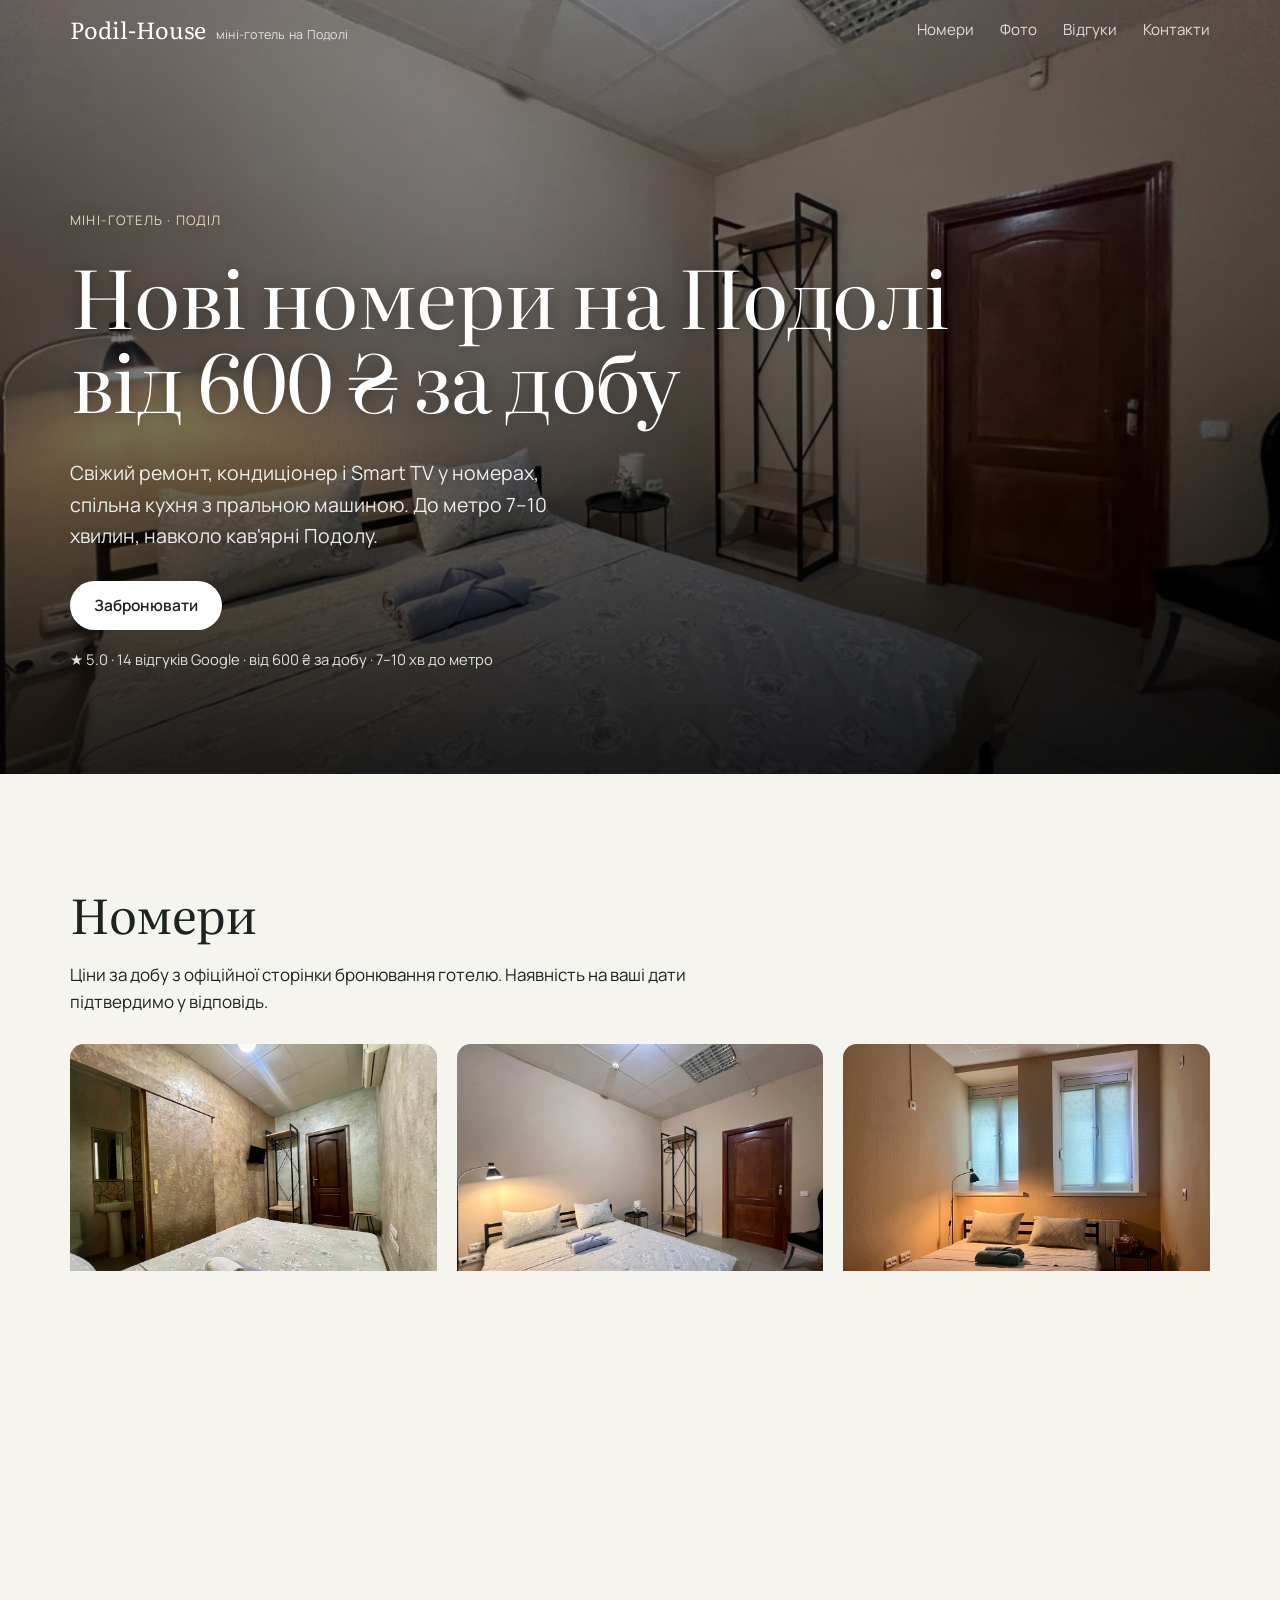
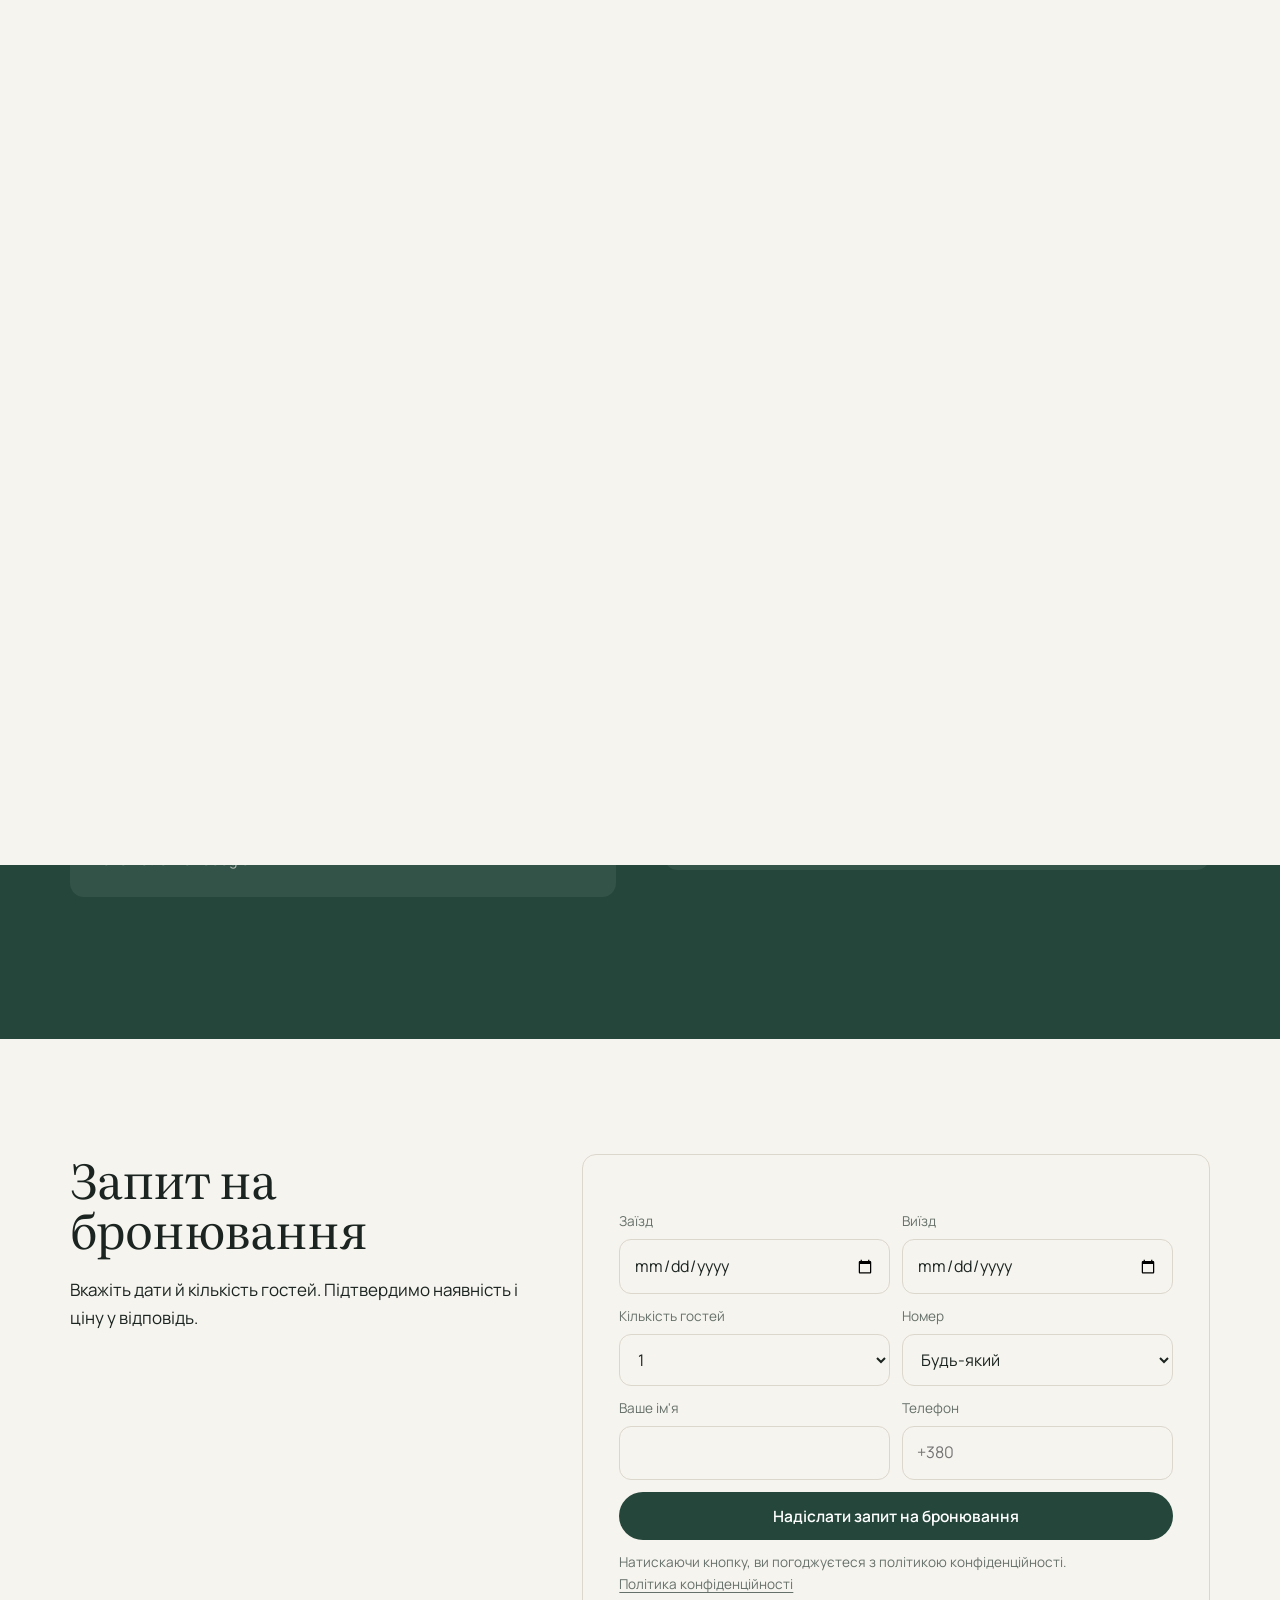
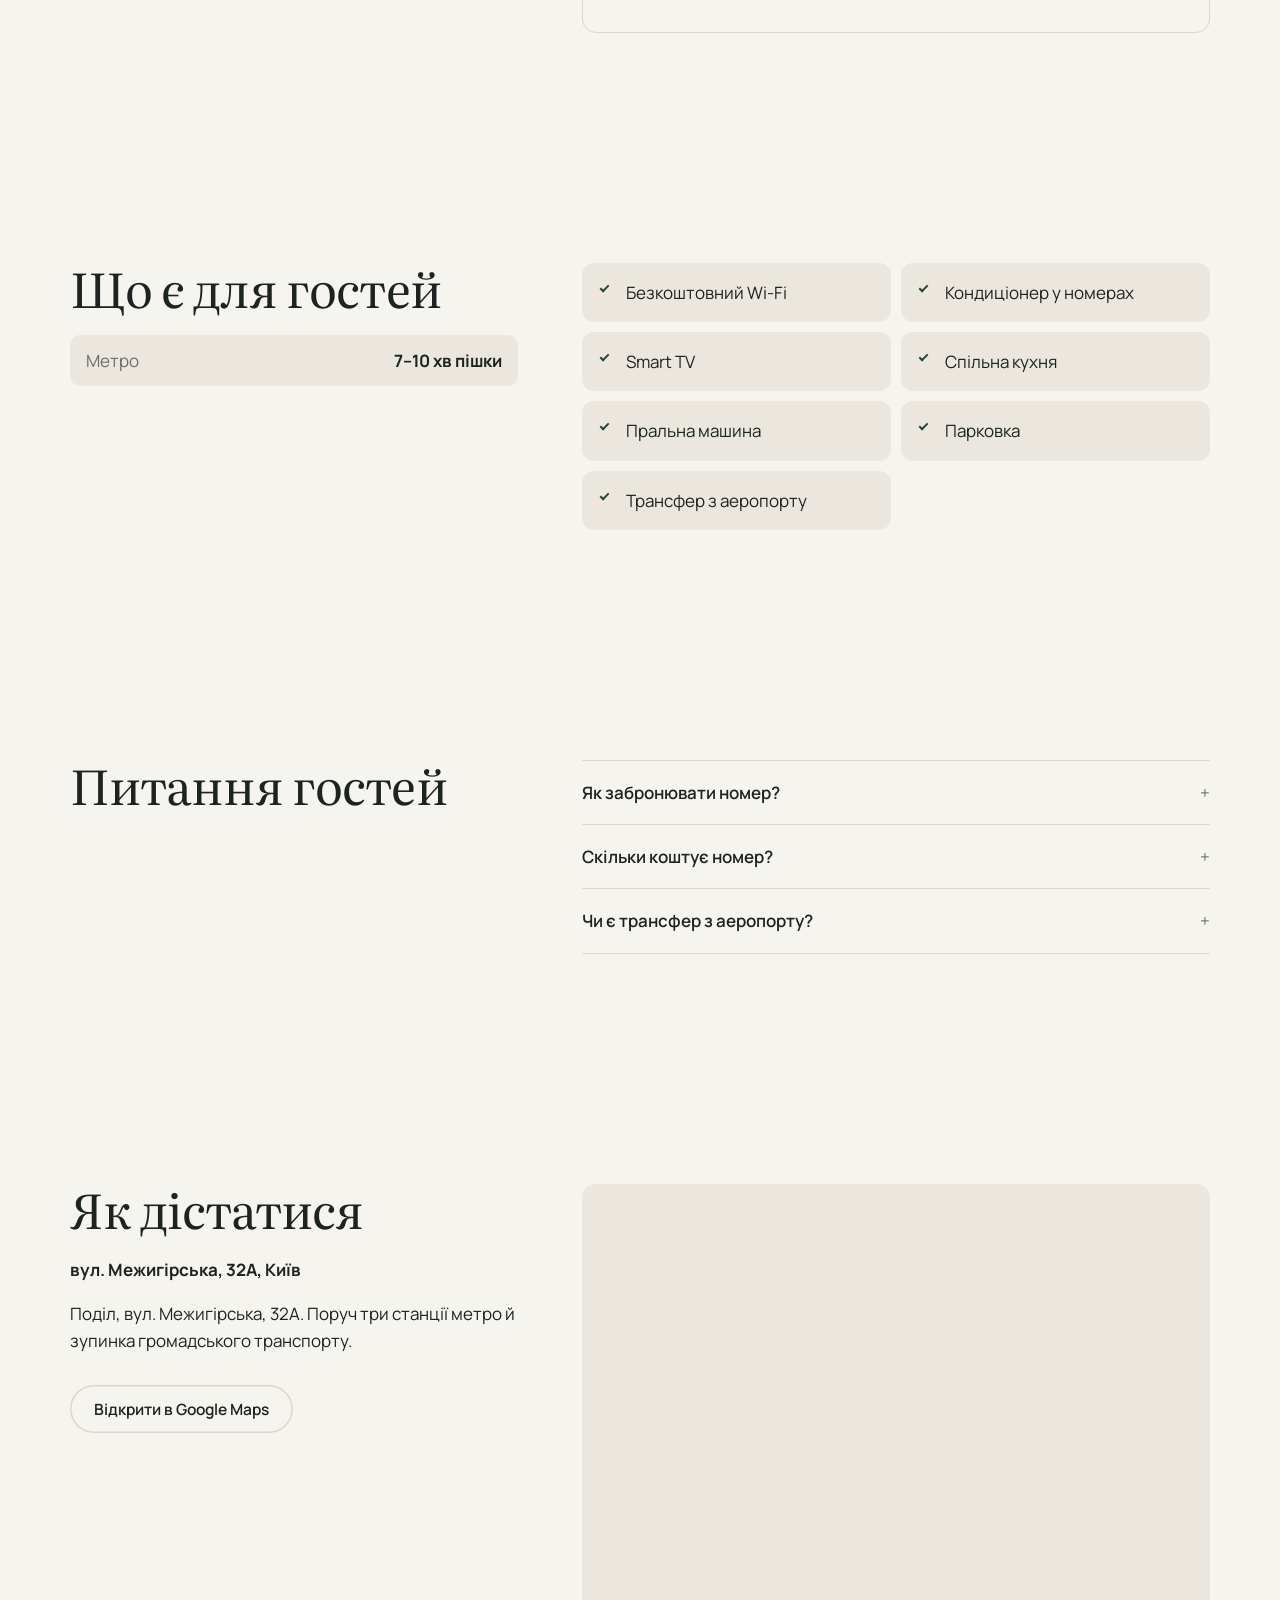
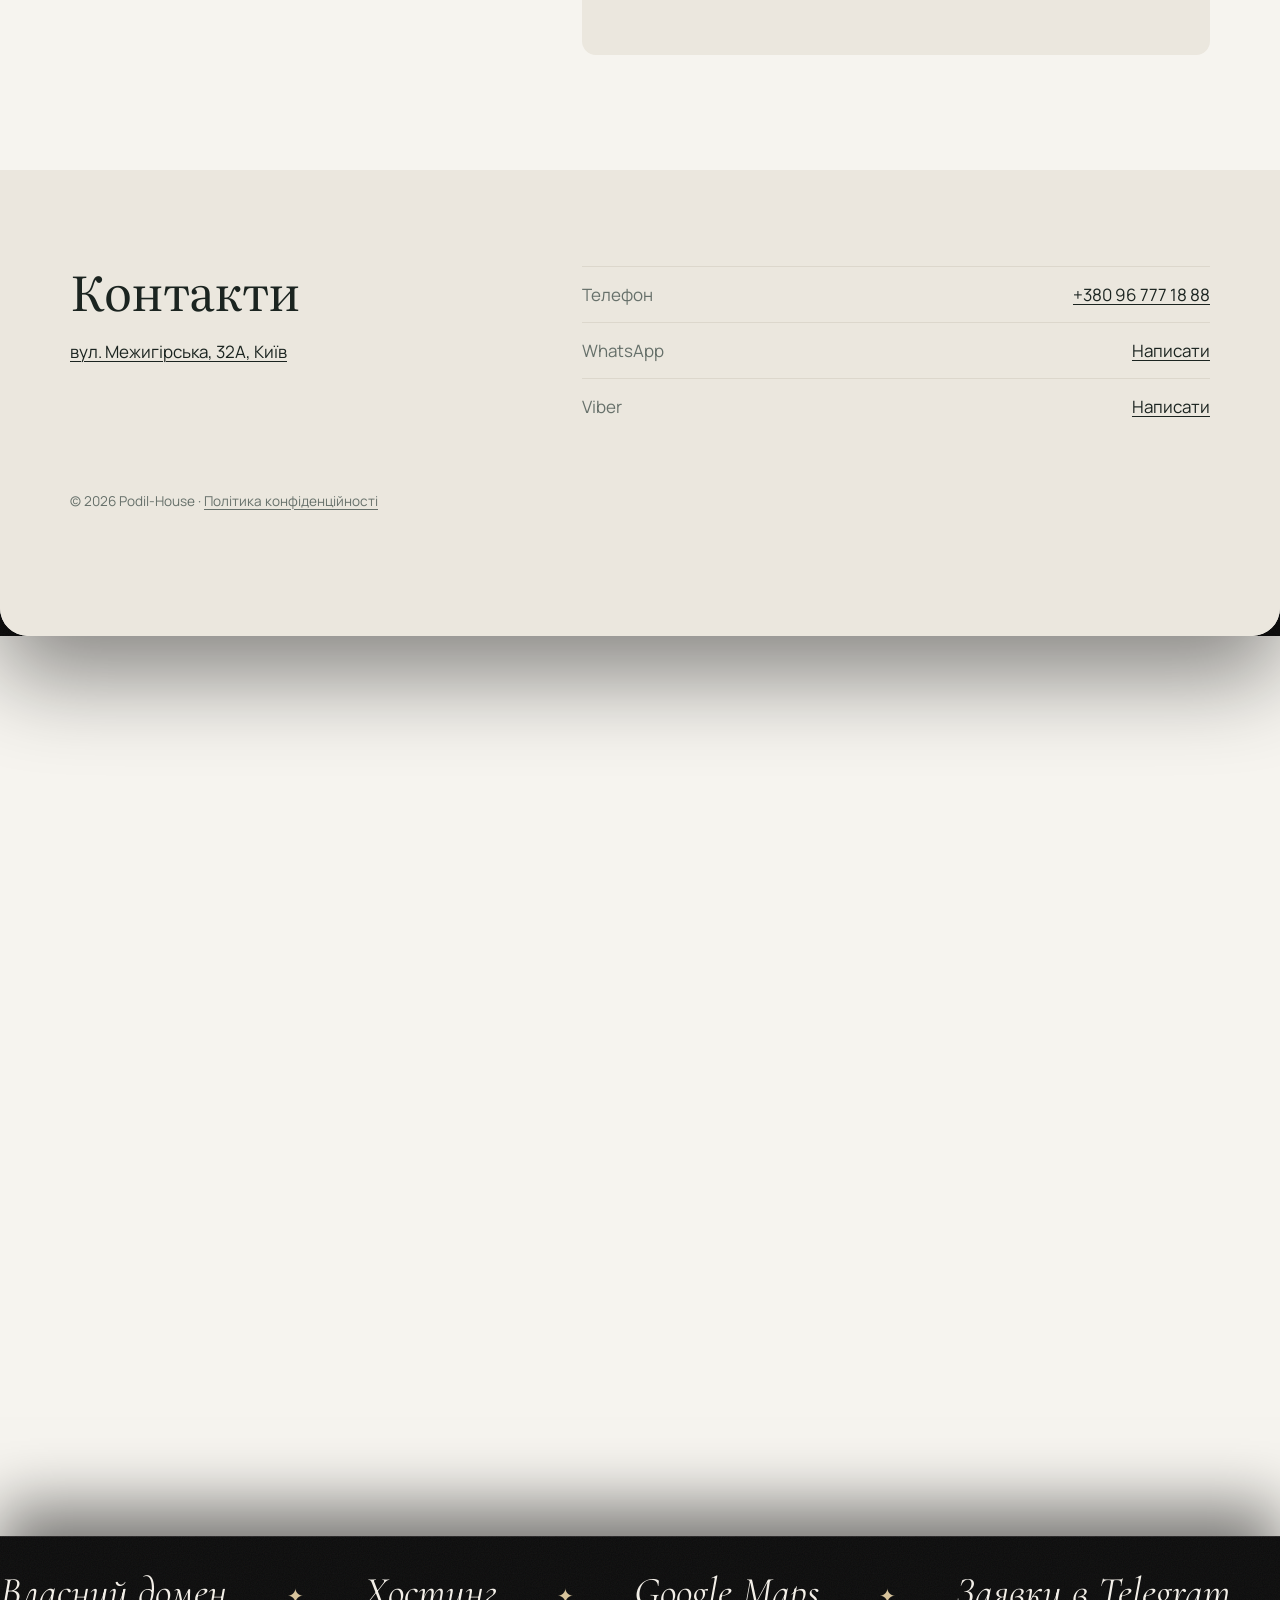
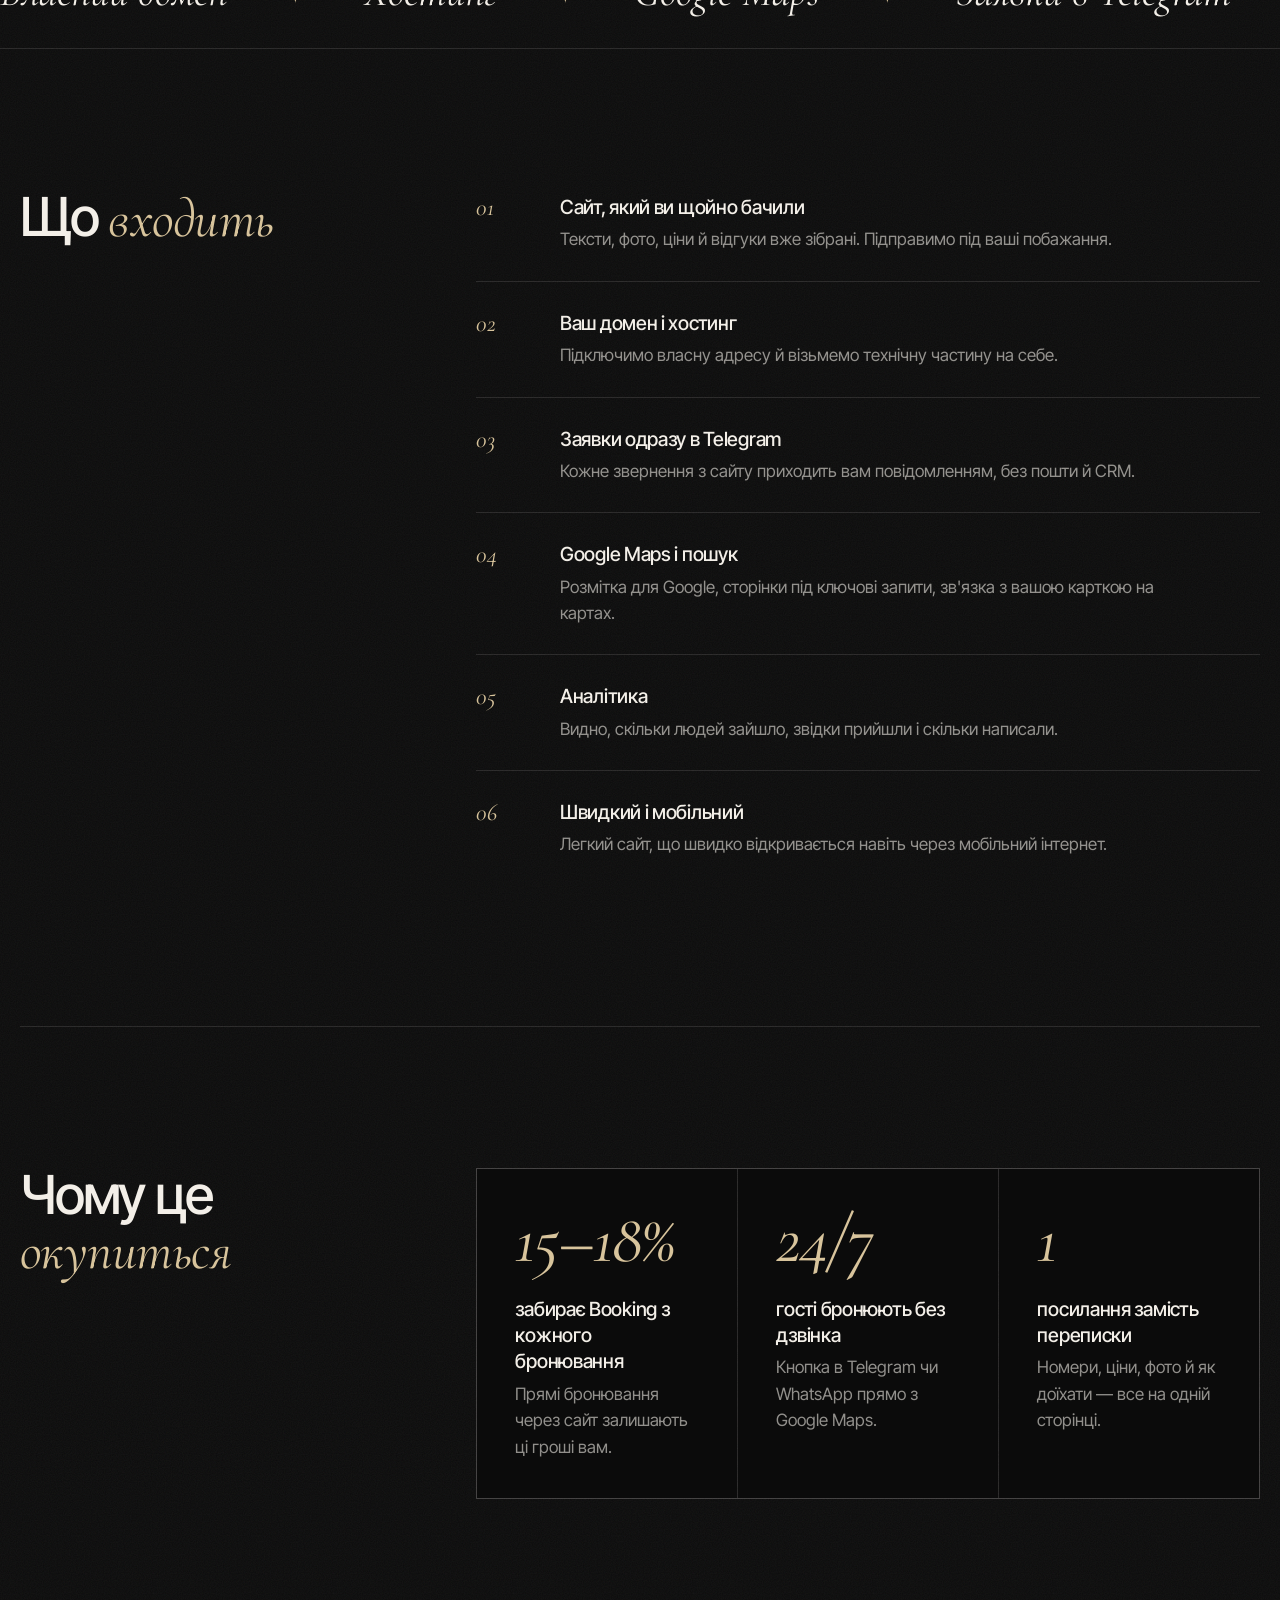
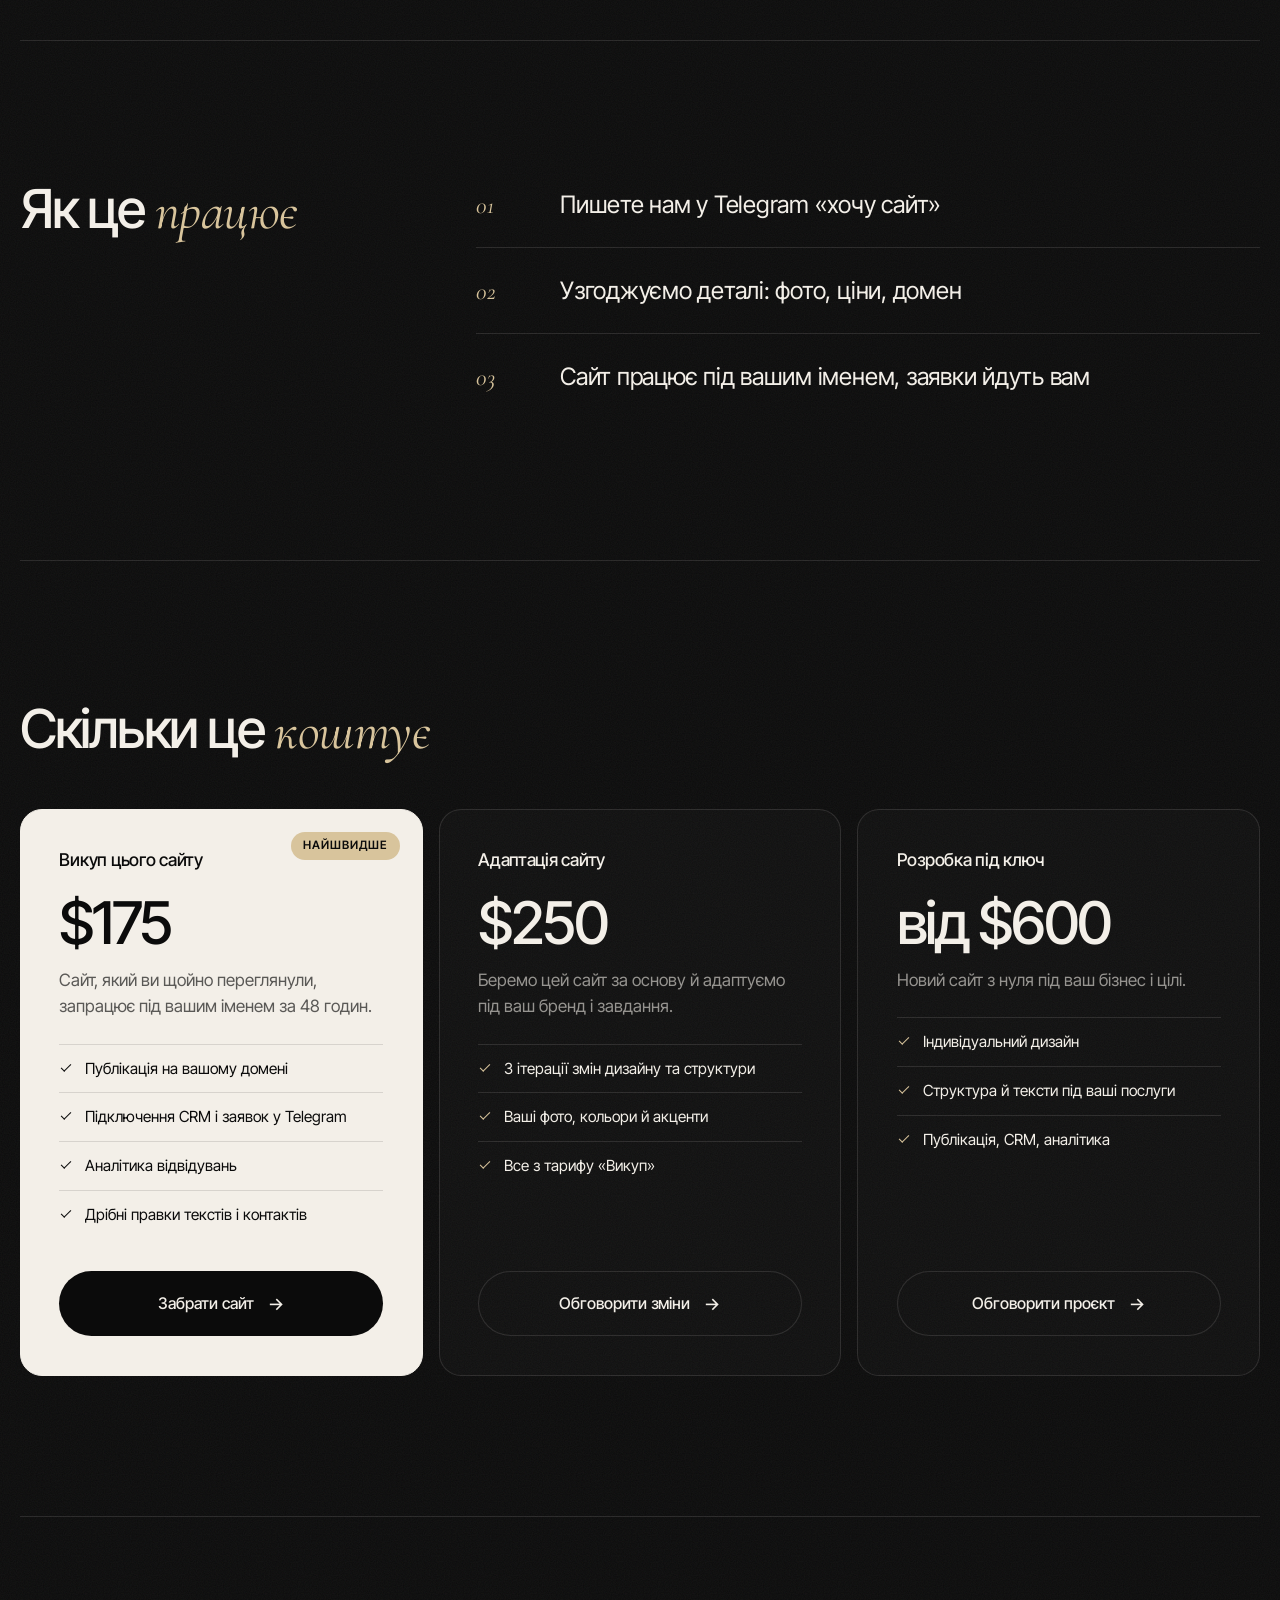
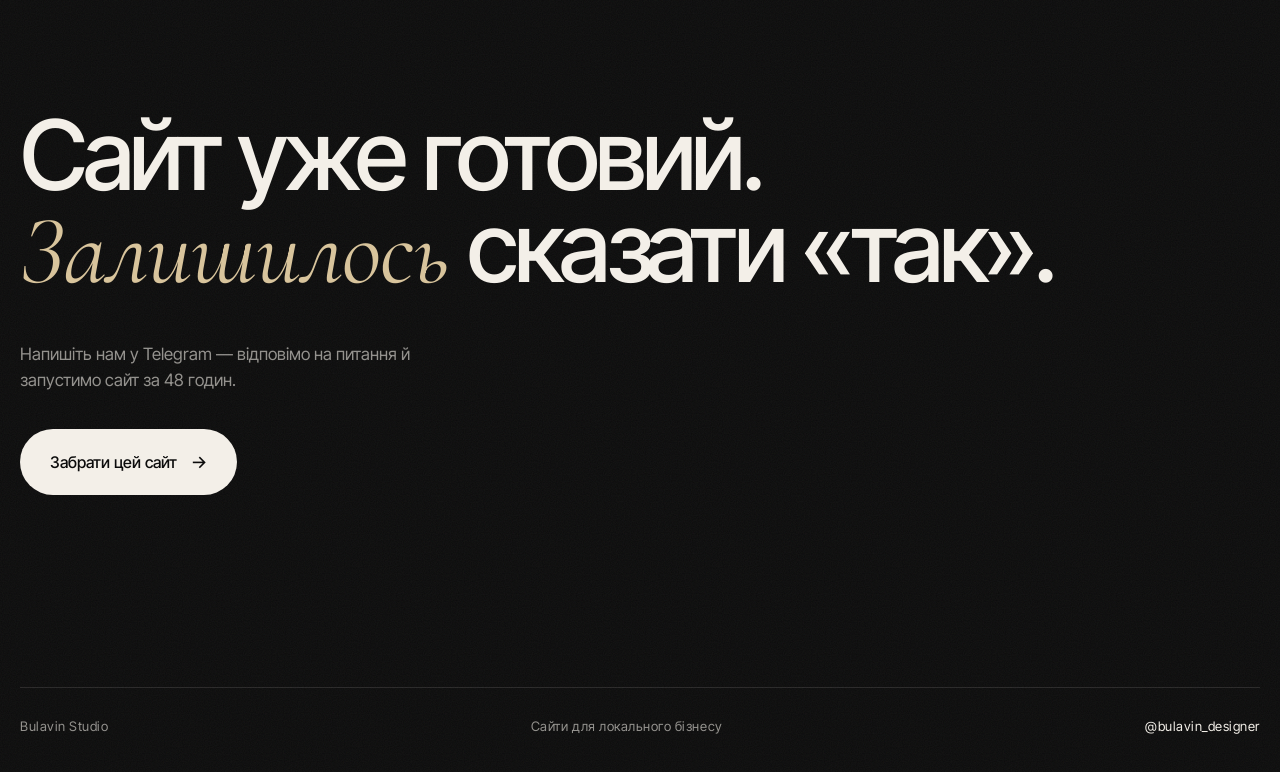
==== commit 1f0fb651: "Update site 2026-11-09" ====
--- a/index.html
+++ b/index.html
@@ -15,7 +15,7 @@
 <link rel="preconnect" href="https://fonts.googleapis.com">
 <link rel="preconnect" href="https://fonts.gstatic.com" crossorigin>
 <link rel="stylesheet" href="https://fonts.googleapis.com/css2?family=Literata:opsz,wght@7..72,400;7..72,500&family=Manrope:wght@400;500;600&display=swap">
-<link rel="stylesheet" href="style.css?v=2610220225">
+<link rel="stylesheet" href="style.css?v=2611092300">
 <link rel="stylesheet" href="https://fonts.googleapis.com/css2?family=Inter+Tight:wght@400;500;600&family=Cormorant+Garamond:ital,wght@1,400;1,500&display=swap">
 <script type="application/ld+json">{"@context": "https://schema.org", "@type": "Hotel", "name": "Podil-House", "url": "https://vibecoder-bulavin.github.io/podil-house/", "telephone": "+380967771888", "priceRange": "₴", "image": "https://vibecoder-bulavin.github.io/podil-house/assets/p6.jpg", "address": {"@type": "PostalAddress", "streetAddress": "вул. Межигірська, 32А", "addressLocality": "Київ", "addressCountry": "UA"}, "geo": {"@type": "GeoCoordinates", "latitude": 50.4691434, "longitude": 30.5121772}, "hasMap": "https://maps.google.com/?cid=14839174283909090941", "aggregateRating": {"@type": "AggregateRating", "ratingValue": 5.0, "reviewCount": 14}}</script>
 </head>
@@ -34,7 +34,7 @@
 <div class="p-intro"><div class="pwrap">
 <p class="pk">Bulavin Studio · демо для «Podil-House»</p>
 <h2 class="ph1">Цей сайт уже <em>зроблений</em> для Podil-House</h2>
-<div class="prow"><p class="psub">Ви щойно переглянули його очима клієнта. Під вашим доменом він запрацює за 48 годин.</p><a href="https://t.me/bulavin_design" class="pbtn" target="_blank" rel="noopener" data-goal="telegram">Забрати цей сайт</a></div>
+<div class="prow"><p class="psub">Ви щойно переглянули його очима клієнта. Під вашим доменом він запрацює за 48 годин.</p><a href="https://t.me/bulavin_designer" class="pbtn" target="_blank" rel="noopener" data-goal="telegram">Забрати цей сайт</a></div>
 <p class="pscroll">Гортайте далі</p>
 </div></div>
 <div class="p-body">
@@ -42,13 +42,13 @@
 <section class="pwrap psec"><h2 class="ph2">Що <em>входить</em></h2><ol class="pinc"><li><span class="pn">01</span><div><h3>Сайт, який ви щойно бачили</h3><p>Тексти, фото, ціни й відгуки вже зібрані. Підправимо під ваші побажання.</p></div></li><li><span class="pn">02</span><div><h3>Ваш домен і хостинг</h3><p>Підключимо власну адресу й візьмемо технічну частину на себе.</p></div></li><li><span class="pn">03</span><div><h3>Заявки одразу в Telegram</h3><p>Кожне звернення з сайту приходить вам повідомленням, без пошти й CRM.</p></div></li><li><span class="pn">04</span><div><h3>Google Maps і пошук</h3><p>Розмітка для Google, сторінки під ключові запити, зв&#x27;язка з вашою карткою на картах.</p></div></li><li><span class="pn">05</span><div><h3>Аналітика</h3><p>Видно, скільки людей зайшло, звідки прийшли і скільки написали.</p></div></li><li><span class="pn">06</span><div><h3>Швидкий і мобільний</h3><p>Легкий сайт, що швидко відкривається навіть через мобільний інтернет.</p></div></li></ol></section>
 <section class="pwrap psec"><h2 class="ph2">Чому це <em>окупиться</em></h2><div class="pwhy"><div class="pw"><strong>15–18%</strong><h3>забирає Booking з кожного бронювання</h3><p>Прямі бронювання через сайт залишають ці гроші вам.</p></div><div class="pw"><strong>24/7</strong><h3>гості бронюють без дзвінка</h3><p>Кнопка в Telegram чи WhatsApp прямо з Google Maps.</p></div><div class="pw"><strong>1</strong><h3>посилання замість переписки</h3><p>Номери, ціни, фото й як доїхати — все на одній сторінці.</p></div></div></section>
 <section class="pwrap psec"><h2 class="ph2">Як це <em>працює</em></h2><ol class="psteps"><li><span class="pn">01</span><p>Пишете нам у Telegram «хочу сайт»</p></li><li><span class="pn">02</span><p>Узгоджуємо деталі: фото, ціни, домен</p></li><li><span class="pn">03</span><p>Сайт працює під вашим іменем, заявки йдуть вам</p></li></ol></section>
-<section class="pwrap psec pplans-sec"><h2 class="ph2">Скільки це <em>коштує</em></h2><div class="pplans"><article class="pplan on"><span class="ptag">Найшвидше</span><h3>Викуп цього сайту</h3><p class="pprice">$175</p><p class="plead">Сайт, який ви щойно переглянули, запрацює під вашим іменем за 48 годин.</p><ul><li>Публікація на вашому домені</li><li>Підключення CRM і заявок у Telegram</li><li>Аналітика відвідувань</li><li>Дрібні правки текстів і контактів</li></ul><a href="https://t.me/bulavin_design" class="pbtn" target="_blank" rel="noopener" data-goal="telegram">Забрати сайт</a></article><article class="pplan"><h3>Адаптація сайту</h3><p class="pprice">$250</p><p class="plead">Беремо цей сайт за основу й адаптуємо під ваш бренд і завдання.</p><ul><li>3 ітерації змін дизайну та структури</li><li>Ваші фото, кольори й акценти</li><li>Все з тарифу «Викуп»</li></ul><a href="https://t.me/bulavin_design" class="pbtn ghost" target="_blank" rel="noopener" data-goal="telegram">Обговорити зміни</a></article><article class="pplan"><h3>Розробка під ключ</h3><p class="pprice">від $600</p><p class="plead">Новий сайт з нуля під ваш бізнес і цілі.</p><ul><li>Індивідуальний дизайн</li><li>Структура й тексти під ваші послуги</li><li>Публікація, CRM, аналітика</li></ul><a href="https://t.me/bulavin_design" class="pbtn ghost" target="_blank" rel="noopener" data-goal="telegram">Обговорити проєкт</a></article></div></section>
-<section class="pwrap pfinal"><h2 class="ph1">Сайт уже готовий. <em>Залишилось</em> сказати «так».</h2><p class="psub">Напишіть нам у Telegram — відповімо на питання й запустимо сайт за 48 годин.</p><a href="https://t.me/bulavin_design" class="pbtn" target="_blank" rel="noopener" data-goal="telegram">Забрати цей сайт</a></section>
-<footer class="pwrap pfoot"><span>Bulavin Studio</span><span>Сайти для локального бізнесу</span><a href="https://t.me/bulavin_design" target="_blank" rel="noopener" data-goal="telegram">@bulavin_design</a></footer>
+<section class="pwrap psec pplans-sec"><h2 class="ph2">Скільки це <em>коштує</em></h2><div class="pplans"><article class="pplan on"><span class="ptag">Найшвидше</span><h3>Викуп цього сайту</h3><p class="pprice">$175</p><p class="plead">Сайт, який ви щойно переглянули, запрацює під вашим іменем за 48 годин.</p><ul><li>Публікація на вашому домені</li><li>Підключення CRM і заявок у Telegram</li><li>Аналітика відвідувань</li><li>Дрібні правки текстів і контактів</li></ul><a href="https://t.me/bulavin_designer" class="pbtn" target="_blank" rel="noopener" data-goal="telegram">Забрати сайт</a></article><article class="pplan"><h3>Адаптація сайту</h3><p class="pprice">$250</p><p class="plead">Беремо цей сайт за основу й адаптуємо під ваш бренд і завдання.</p><ul><li>3 ітерації змін дизайну та структури</li><li>Ваші фото, кольори й акценти</li><li>Все з тарифу «Викуп»</li></ul><a href="https://t.me/bulavin_designer" class="pbtn ghost" target="_blank" rel="noopener" data-goal="telegram">Обговорити зміни</a></article><article class="pplan"><h3>Розробка під ключ</h3><p class="pprice">від $600</p><p class="plead">Новий сайт з нуля під ваш бізнес і цілі.</p><ul><li>Індивідуальний дизайн</li><li>Структура й тексти під ваші послуги</li><li>Публікація, CRM, аналітика</li></ul><a href="https://t.me/bulavin_designer" class="pbtn ghost" target="_blank" rel="noopener" data-goal="telegram">Обговорити проєкт</a></article></div></section>
+<section class="pwrap pfinal"><h2 class="ph1">Сайт уже готовий. <em>Залишилось</em> сказати «так».</h2><p class="psub">Напишіть нам у Telegram — відповімо на питання й запустимо сайт за 48 годин.</p><a href="https://t.me/bulavin_designer" class="pbtn" target="_blank" rel="noopener" data-goal="telegram">Забрати цей сайт</a></section>
+<footer class="pwrap pfoot"><span>Bulavin Studio</span><span>Сайти для локального бізнесу</span><a href="https://t.me/bulavin_designer" target="_blank" rel="noopener" data-goal="telegram">@bulavin_designer</a></footer>
 </div></aside>
 <div class="mbar"><a href="#bron" class="btn">Забронювати</a></div>
 
 <script type="application/json" id="cfg">{"wa": "380967771888", "msg": "Добрий день! Хочу забронювати номер.", "page": "/", "brand": "Podil-House", "t": {"err_name": "Вкажіть ім'я", "err_phone": "Перевірте номер телефону", "sending": "Надсилаємо…"}}</script>
-<script src="site.js?v=2610220225" defer></script>
+<script src="site.js?v=2611092300" defer></script>
 </body>
 </html>
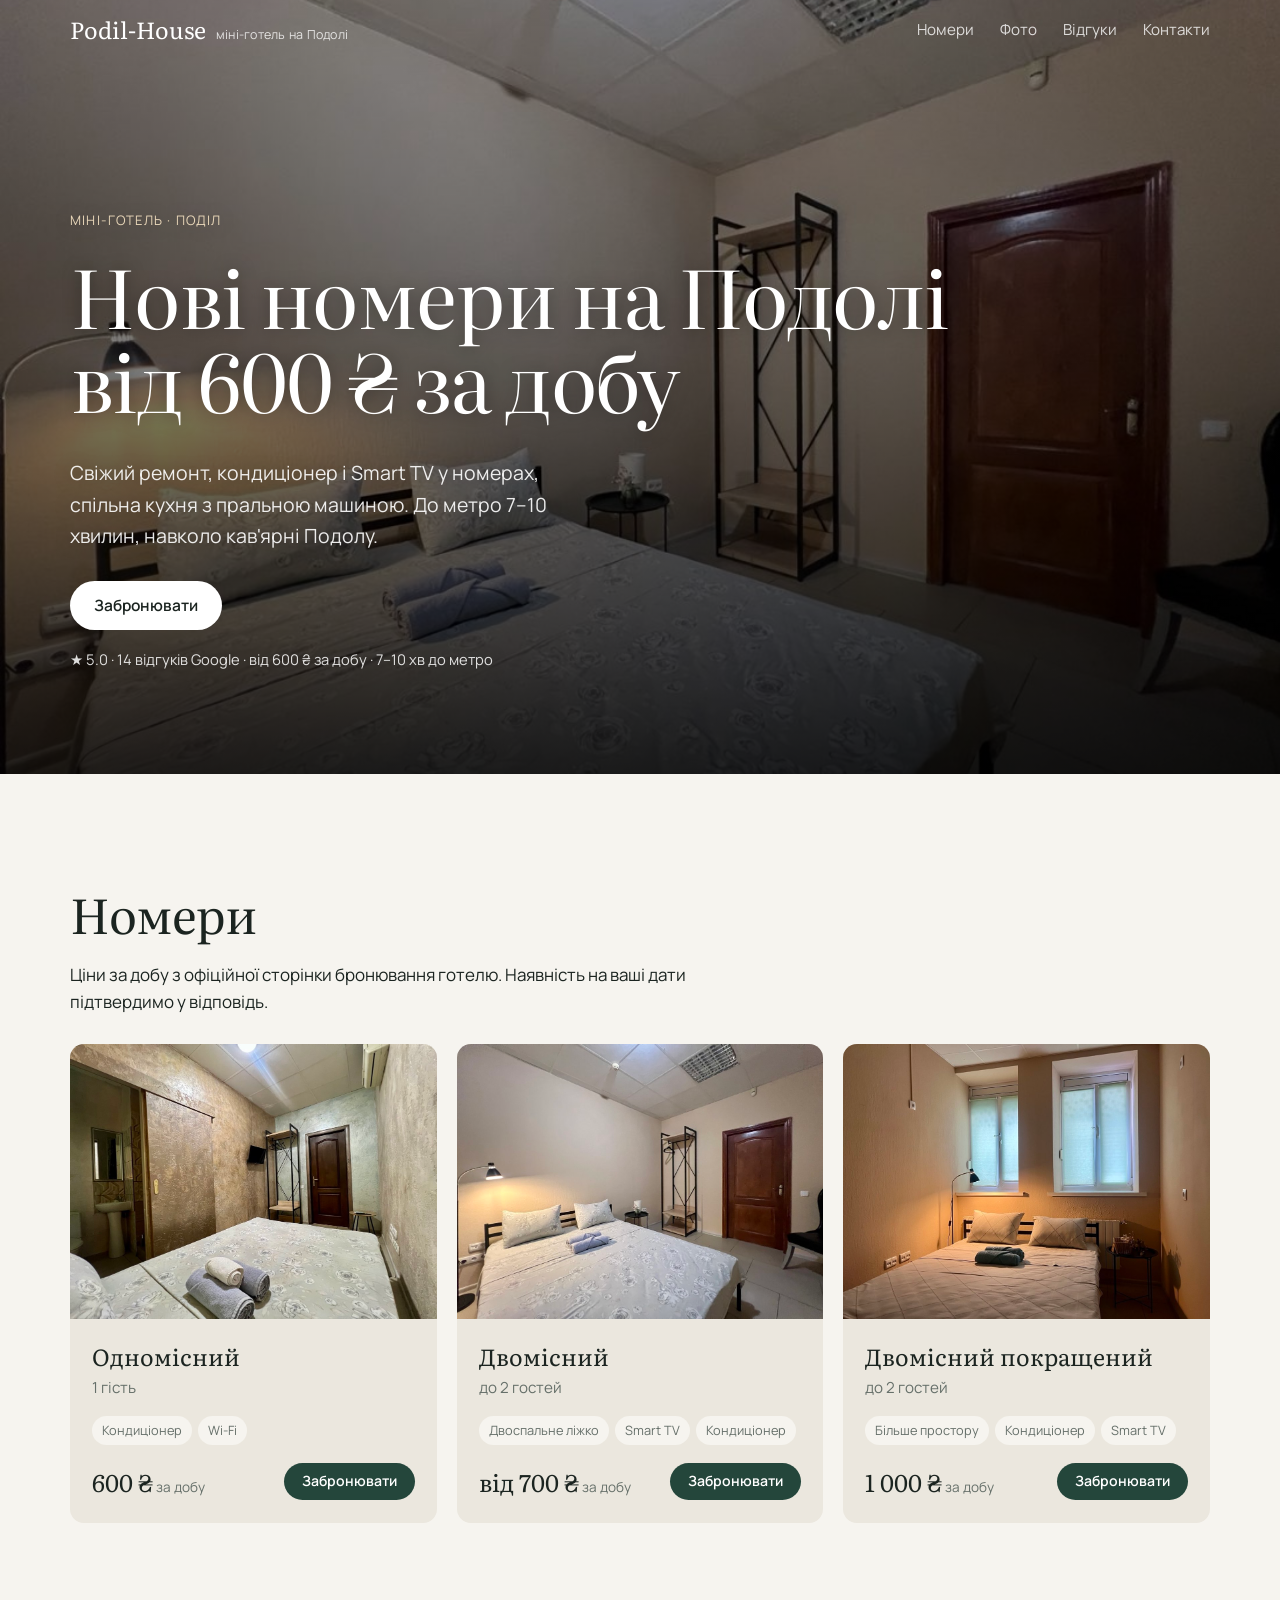
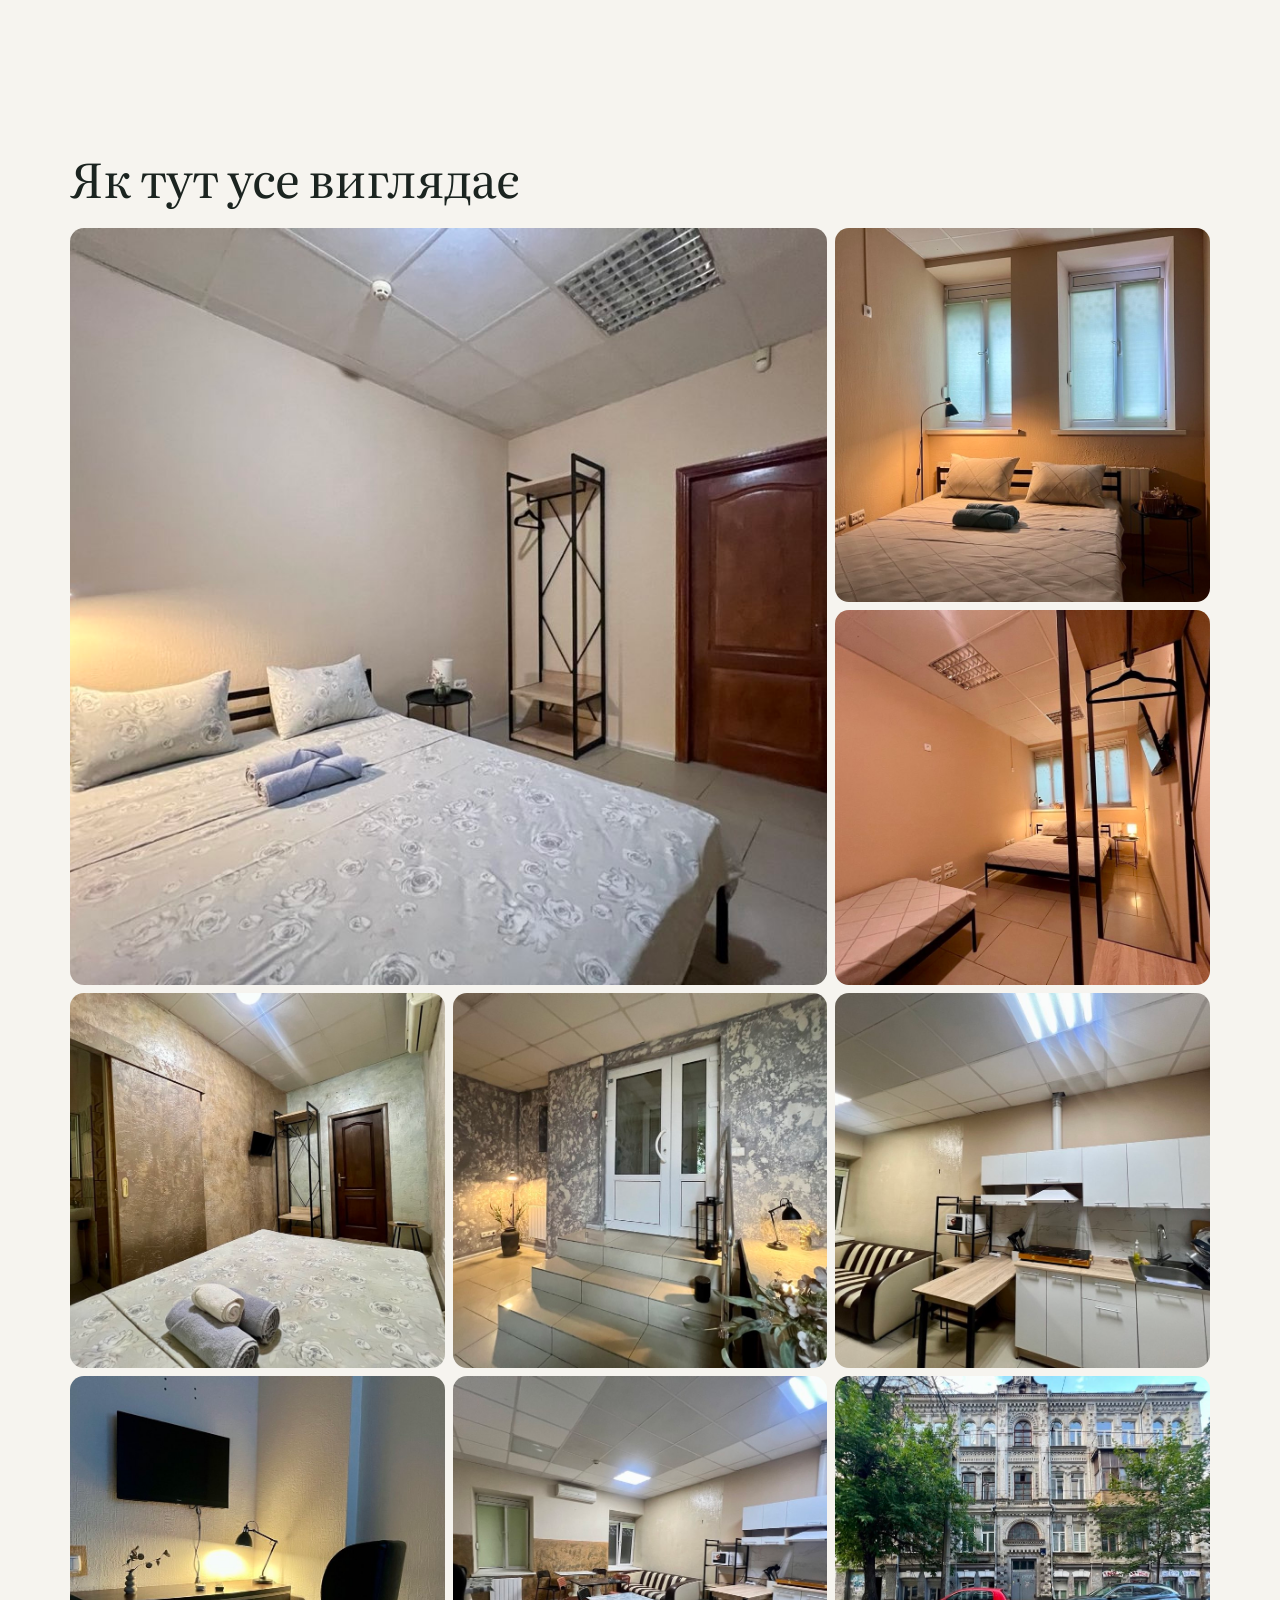
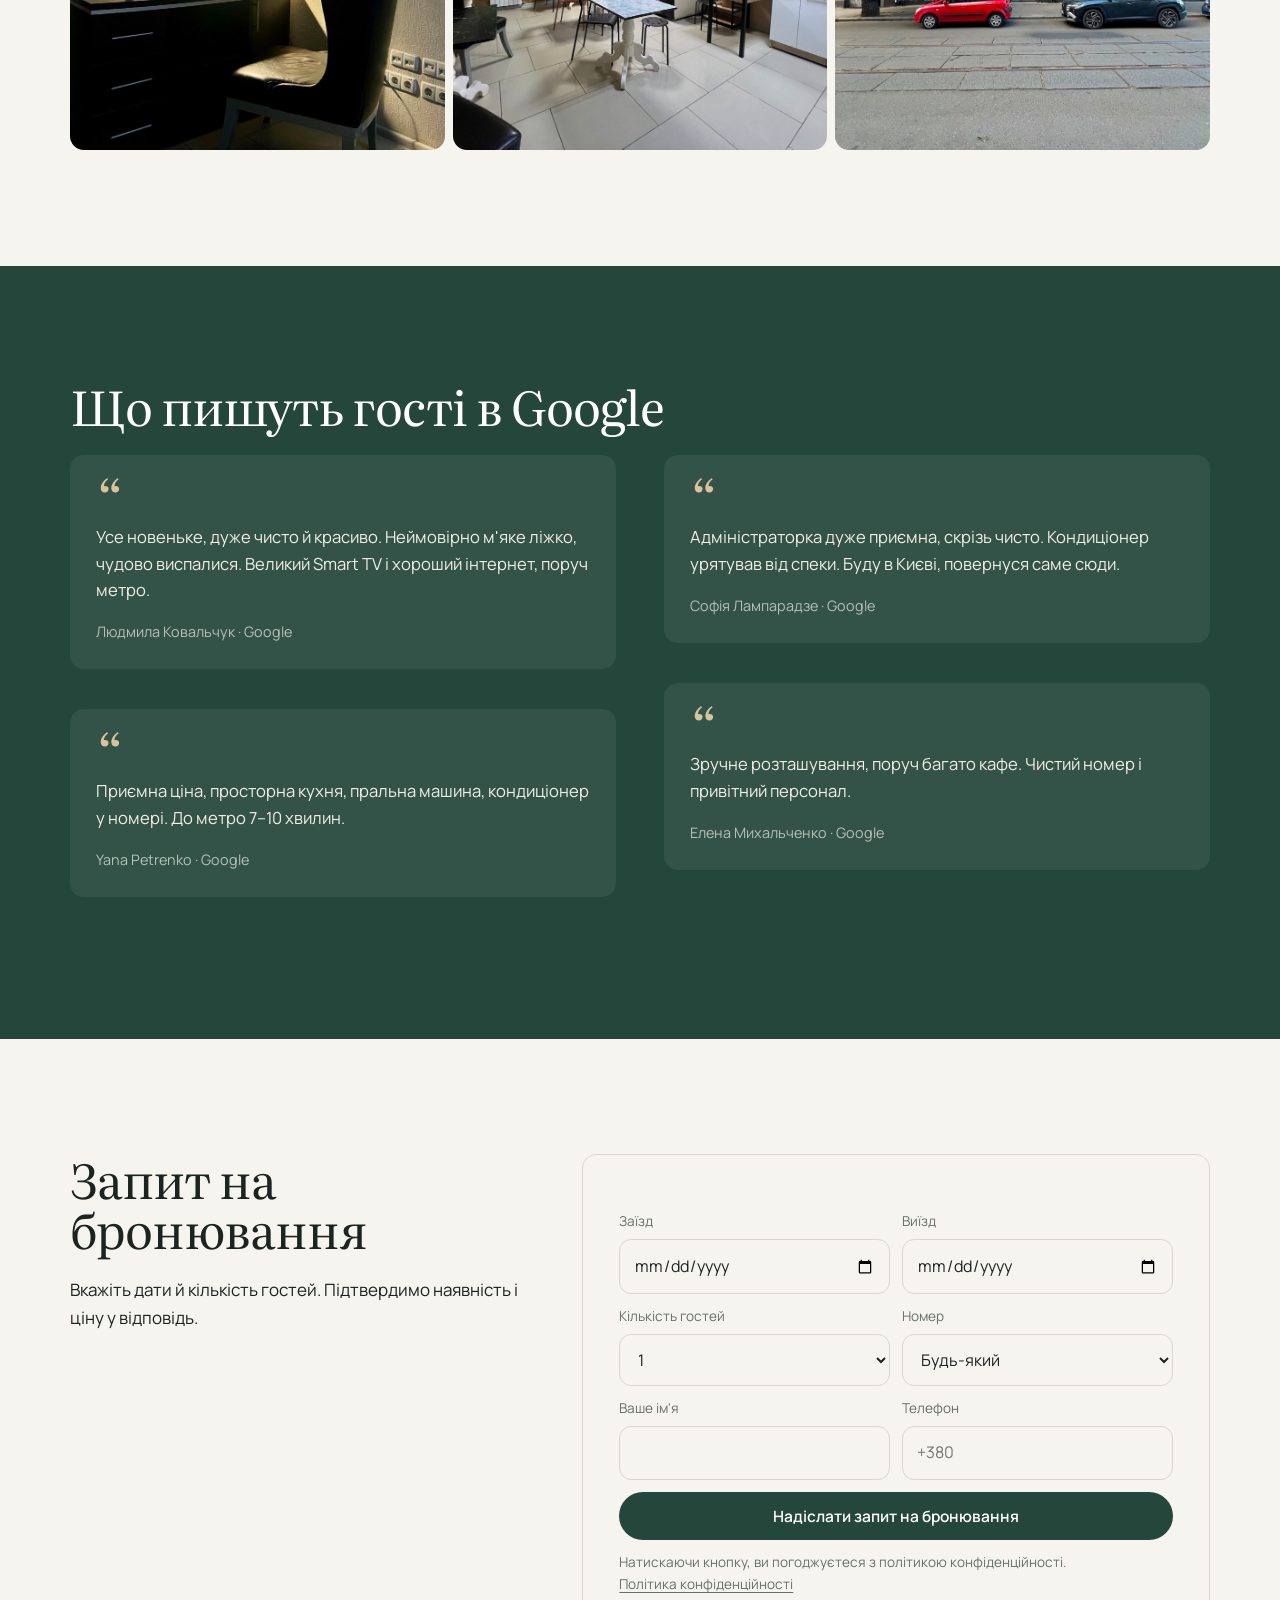
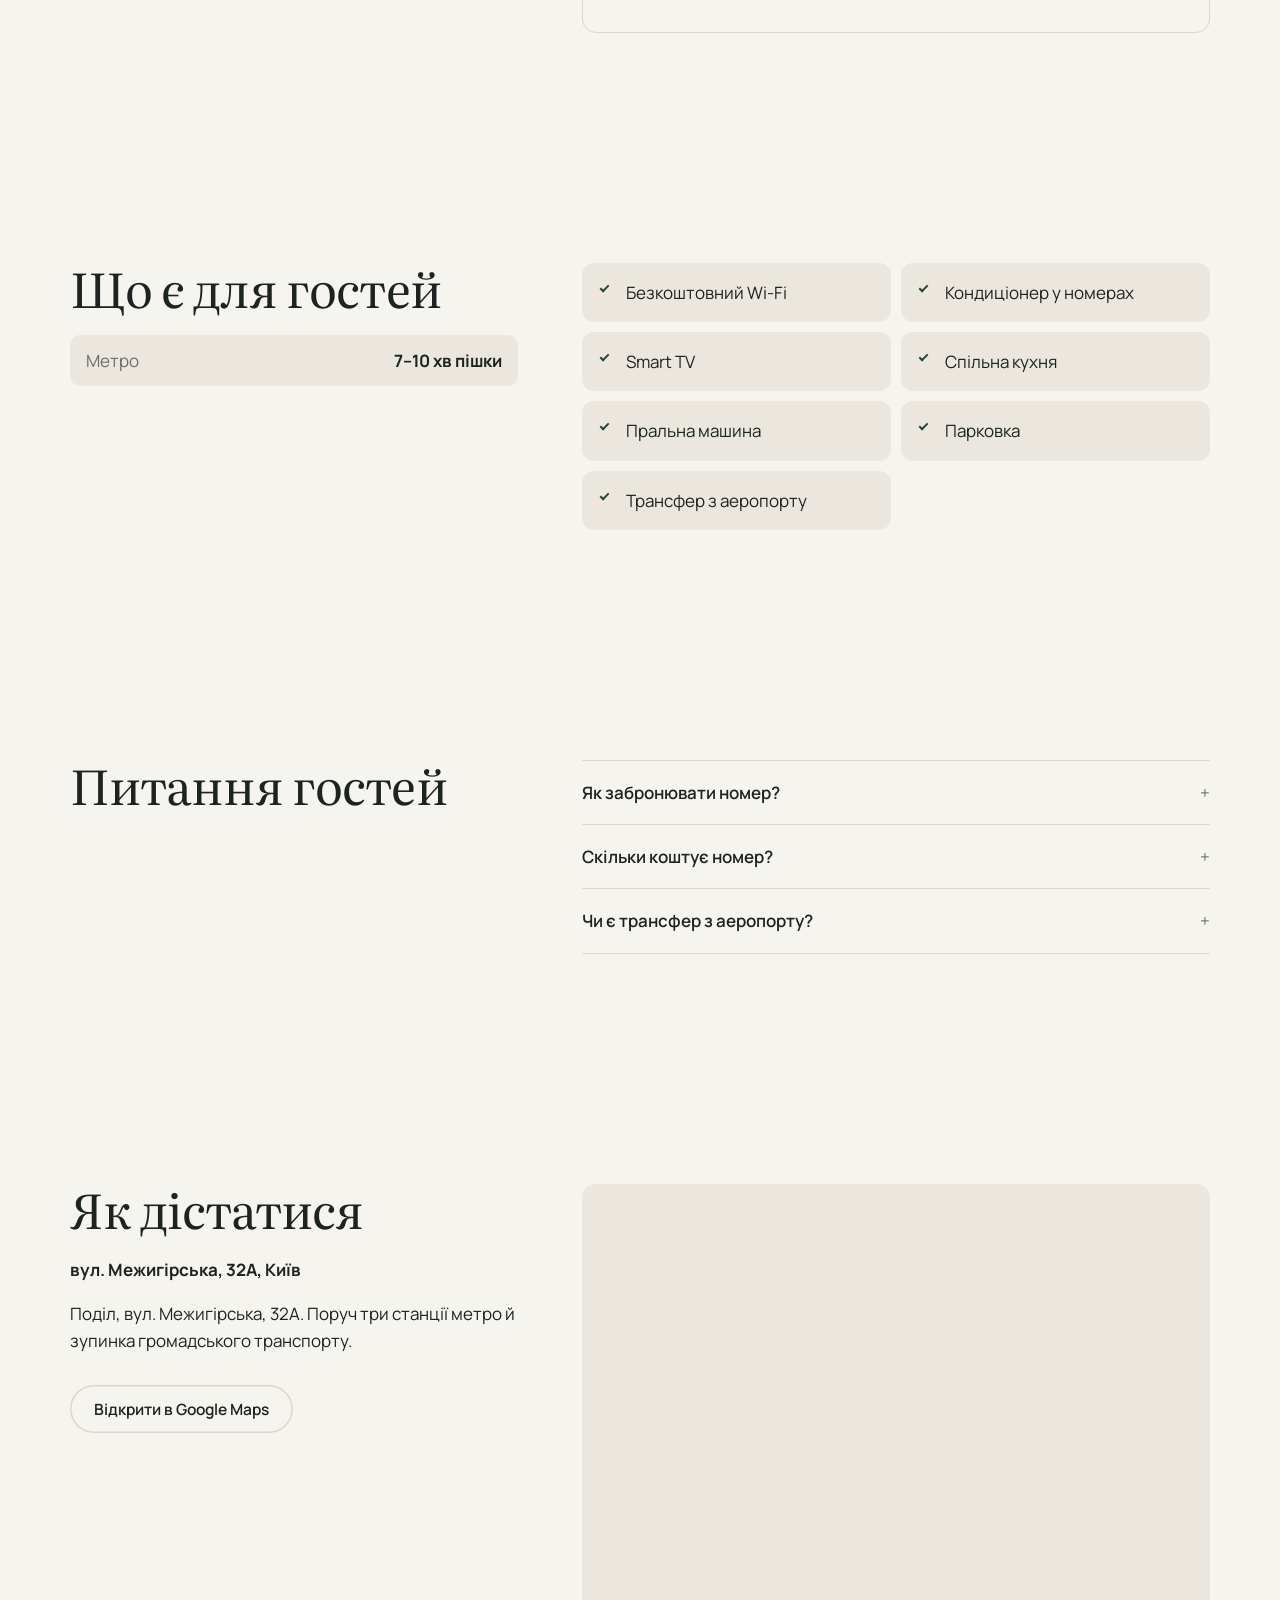
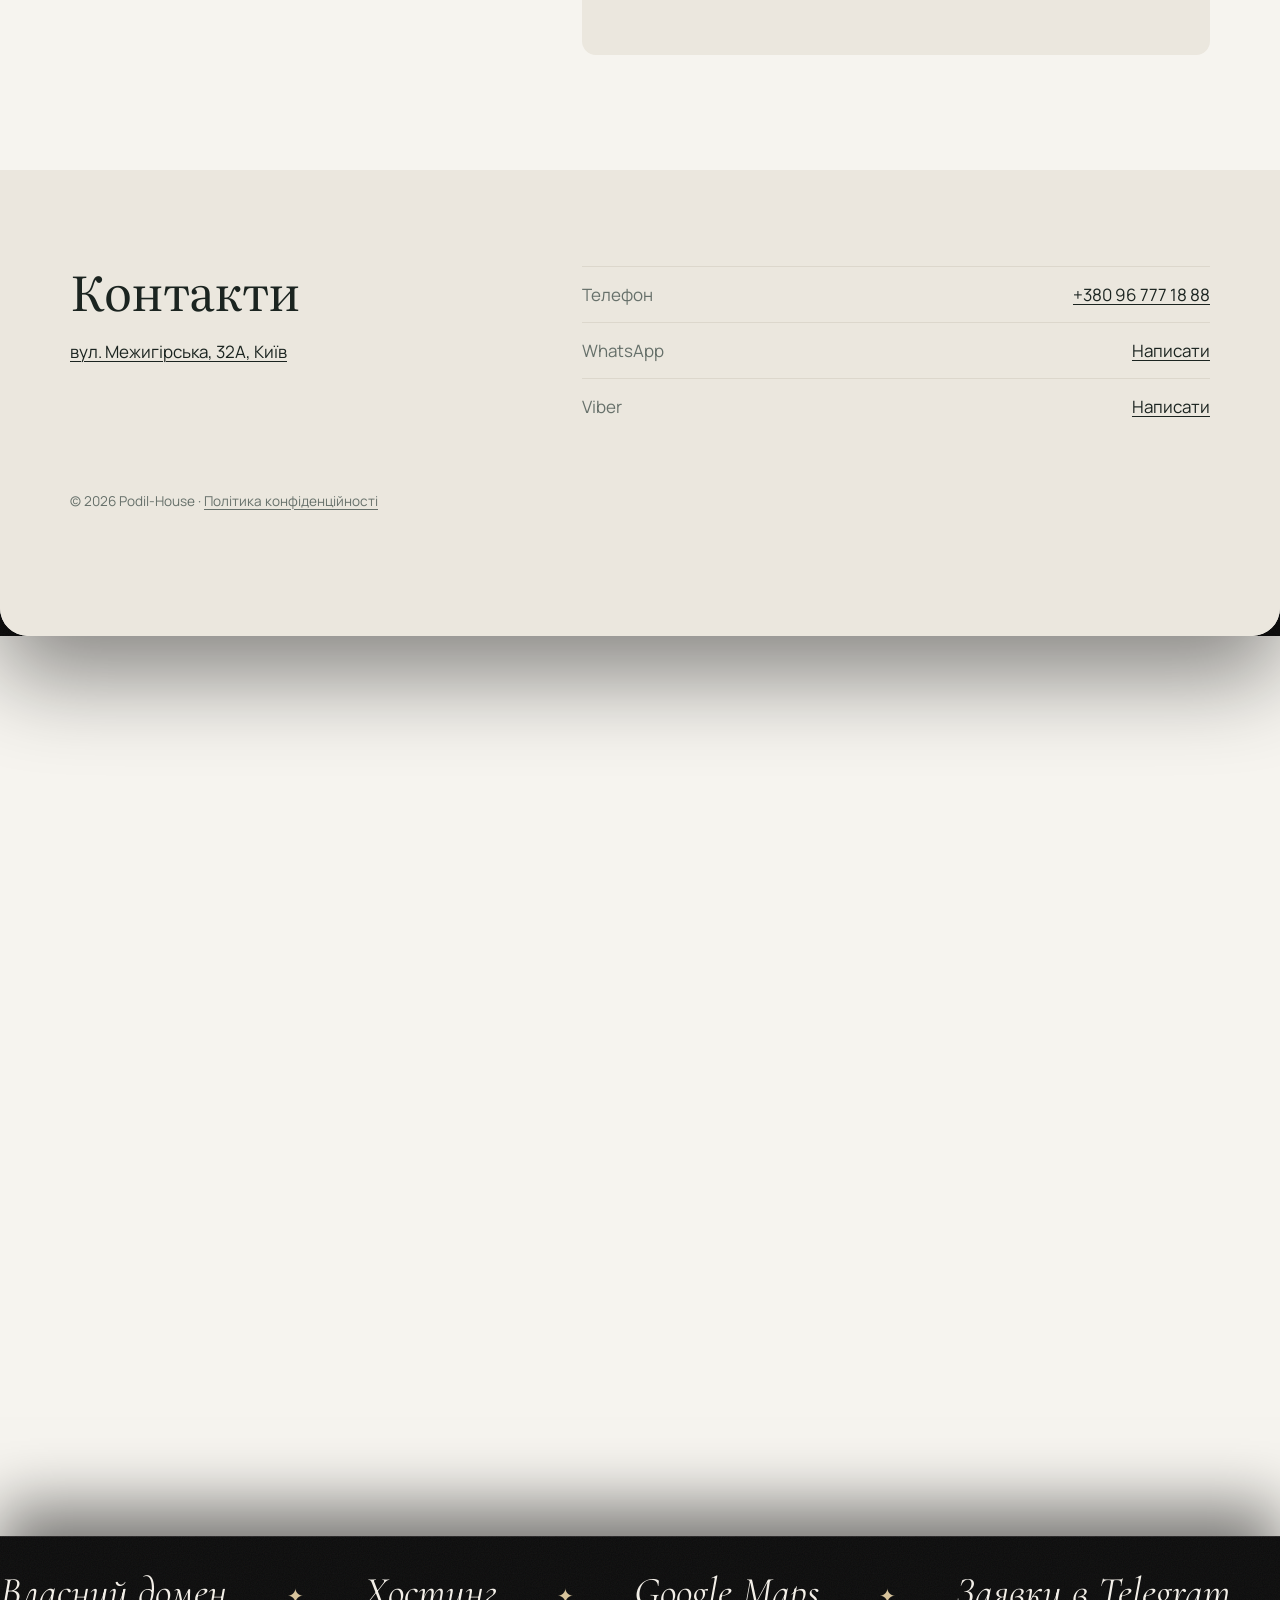
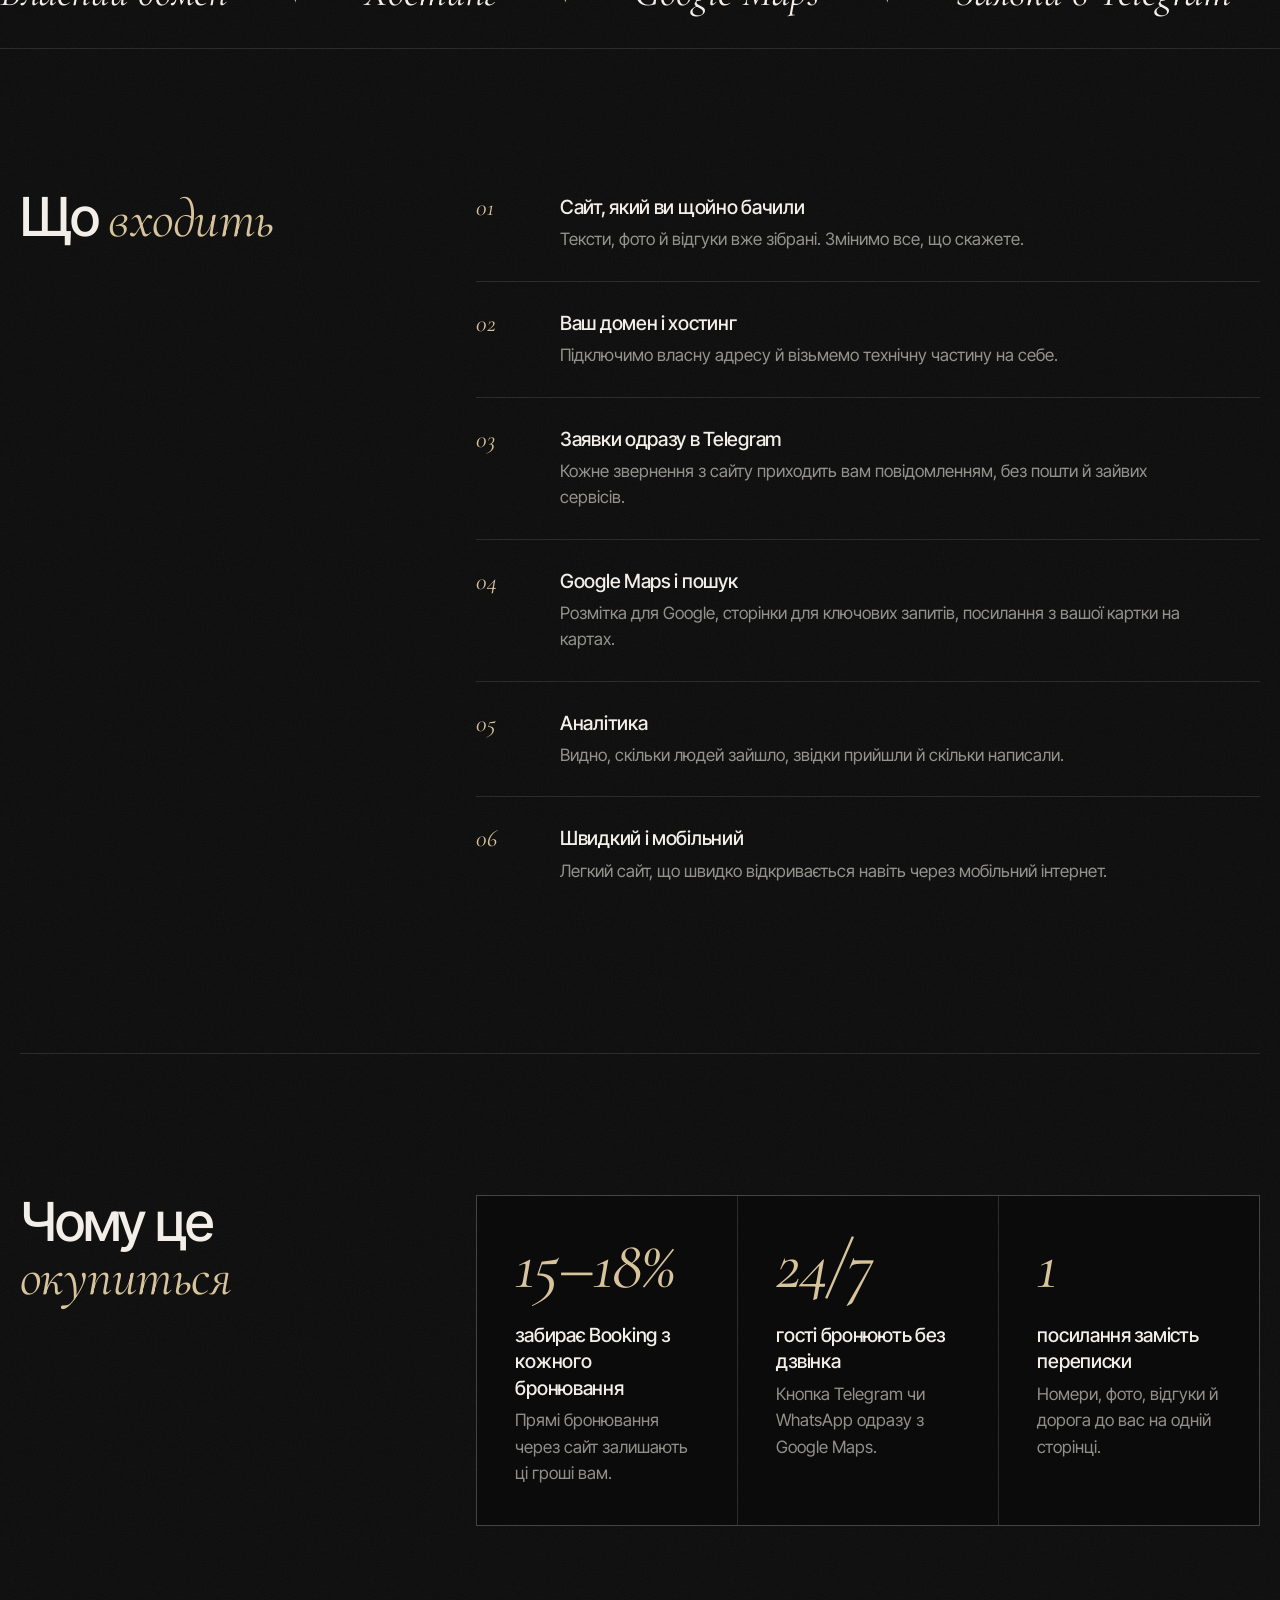
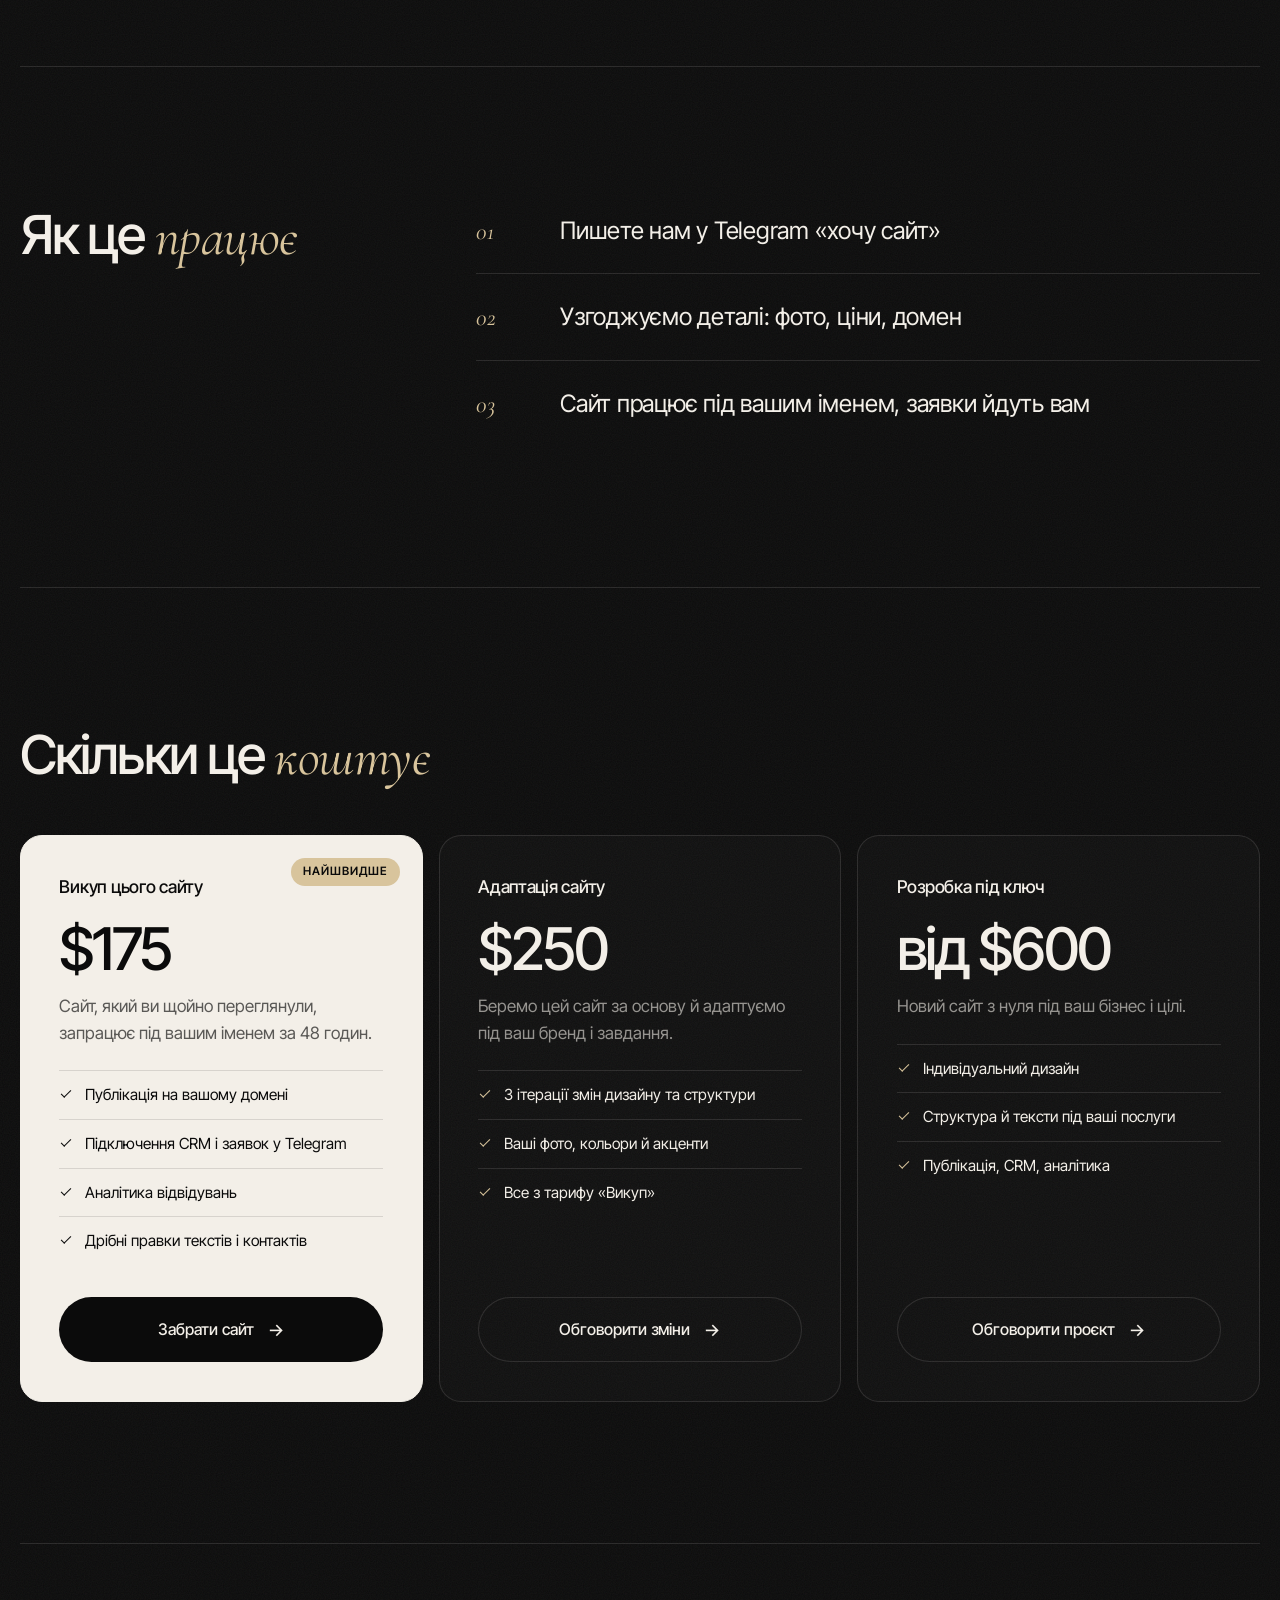
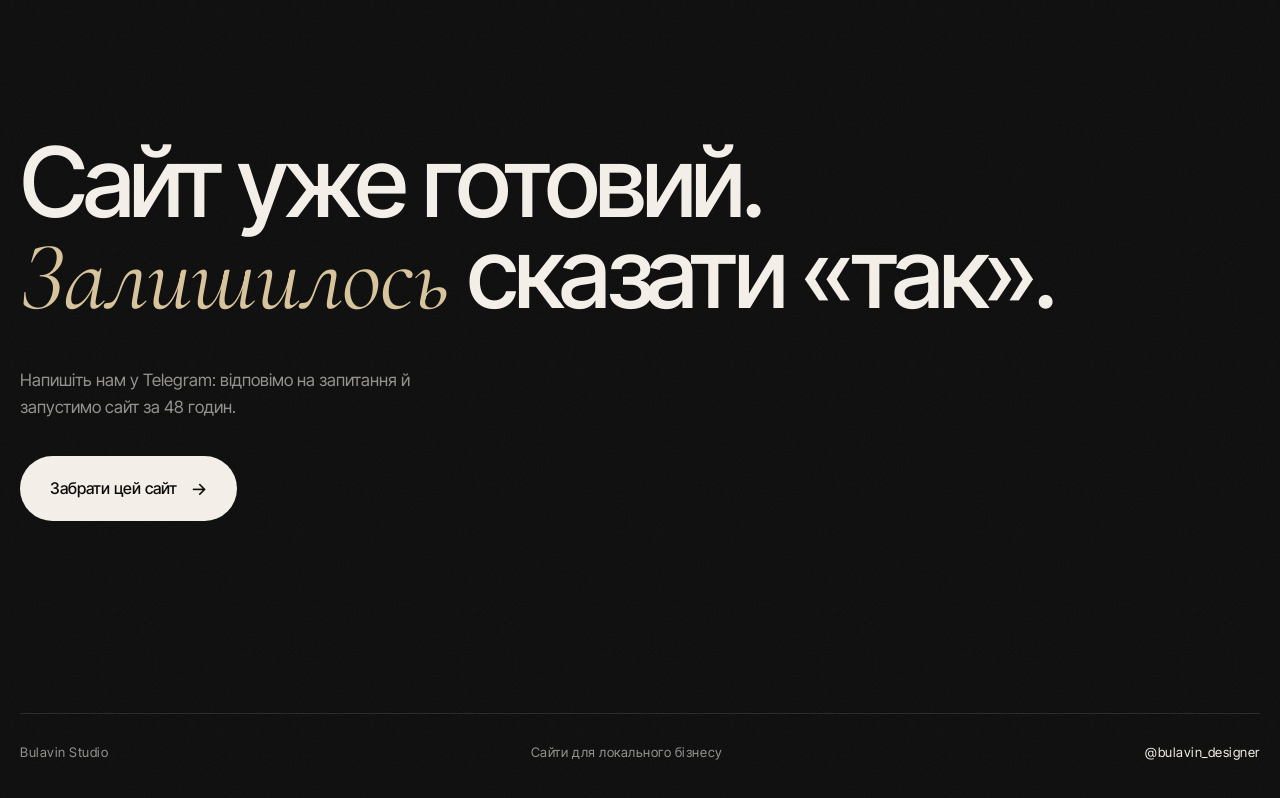
==== commit 45078e02: "Update site 2026-11-09" ====
--- a/index.html
+++ b/index.html
@@ -15,7 +15,7 @@
 <link rel="preconnect" href="https://fonts.googleapis.com">
 <link rel="preconnect" href="https://fonts.gstatic.com" crossorigin>
 <link rel="stylesheet" href="https://fonts.googleapis.com/css2?family=Literata:opsz,wght@7..72,400;7..72,500&family=Manrope:wght@400;500;600&display=swap">
-<link rel="stylesheet" href="style.css?v=2611092300">
+<link rel="stylesheet" href="style.css?v=2611092349">
 <link rel="stylesheet" href="https://fonts.googleapis.com/css2?family=Inter+Tight:wght@400;500;600&family=Cormorant+Garamond:ital,wght@1,400;1,500&display=swap">
 <script type="application/ld+json">{"@context": "https://schema.org", "@type": "Hotel", "name": "Podil-House", "url": "https://vibecoder-bulavin.github.io/podil-house/", "telephone": "+380967771888", "priceRange": "₴", "image": "https://vibecoder-bulavin.github.io/podil-house/assets/p6.jpg", "address": {"@type": "PostalAddress", "streetAddress": "вул. Межигірська, 32А", "addressLocality": "Київ", "addressCountry": "UA"}, "geo": {"@type": "GeoCoordinates", "latitude": 50.4691434, "longitude": 30.5121772}, "hasMap": "https://maps.google.com/?cid=14839174283909090941", "aggregateRating": {"@type": "AggregateRating", "ratingValue": 5.0, "reviewCount": 14}}</script>
 </head>
@@ -32,23 +32,23 @@
 </div>
 <aside class="pitch" id="pitch" lang="uk">
 <div class="p-intro"><div class="pwrap">
-<p class="pk">Bulavin Studio · демо для «Podil-House»</p>
-<h2 class="ph1">Цей сайт уже <em>зроблений</em> для Podil-House</h2>
-<div class="prow"><p class="psub">Ви щойно переглянули його очима клієнта. Під вашим доменом він запрацює за 48 годин.</p><a href="https://t.me/bulavin_designer" class="pbtn" target="_blank" rel="noopener" data-goal="telegram">Забрати цей сайт</a></div>
+<p class="pk">Bulavin Studio · демо-версія</p>
+<h2 class="ph1">Podil-House: ваш сайт уже <em>готовий</em></h2>
+<div class="prow"><p class="psub">Ви щойно переглянули його очима клієнта. На вашому домені він запрацює за 48 годин.</p><a href="https://t.me/bulavin_designer" class="pbtn" target="_blank" rel="noopener" data-goal="telegram">Забрати цей сайт</a></div>
 <p class="pscroll">Гортайте далі</p>
 </div></div>
 <div class="p-body">
 <div class="pticker" aria-hidden="true"><div><span>Власний домен</span><span>Хостинг</span><span>Google Maps</span><span>Заявки в Telegram</span><span>Аналітика</span><span>Мобільна версія</span><span>Швидкий запуск</span><span>Власний домен</span><span>Хостинг</span><span>Google Maps</span><span>Заявки в Telegram</span><span>Аналітика</span><span>Мобільна версія</span><span>Швидкий запуск</span></div></div>
-<section class="pwrap psec"><h2 class="ph2">Що <em>входить</em></h2><ol class="pinc"><li><span class="pn">01</span><div><h3>Сайт, який ви щойно бачили</h3><p>Тексти, фото, ціни й відгуки вже зібрані. Підправимо під ваші побажання.</p></div></li><li><span class="pn">02</span><div><h3>Ваш домен і хостинг</h3><p>Підключимо власну адресу й візьмемо технічну частину на себе.</p></div></li><li><span class="pn">03</span><div><h3>Заявки одразу в Telegram</h3><p>Кожне звернення з сайту приходить вам повідомленням, без пошти й CRM.</p></div></li><li><span class="pn">04</span><div><h3>Google Maps і пошук</h3><p>Розмітка для Google, сторінки під ключові запити, зв&#x27;язка з вашою карткою на картах.</p></div></li><li><span class="pn">05</span><div><h3>Аналітика</h3><p>Видно, скільки людей зайшло, звідки прийшли і скільки написали.</p></div></li><li><span class="pn">06</span><div><h3>Швидкий і мобільний</h3><p>Легкий сайт, що швидко відкривається навіть через мобільний інтернет.</p></div></li></ol></section>
-<section class="pwrap psec"><h2 class="ph2">Чому це <em>окупиться</em></h2><div class="pwhy"><div class="pw"><strong>15–18%</strong><h3>забирає Booking з кожного бронювання</h3><p>Прямі бронювання через сайт залишають ці гроші вам.</p></div><div class="pw"><strong>24/7</strong><h3>гості бронюють без дзвінка</h3><p>Кнопка в Telegram чи WhatsApp прямо з Google Maps.</p></div><div class="pw"><strong>1</strong><h3>посилання замість переписки</h3><p>Номери, ціни, фото й як доїхати — все на одній сторінці.</p></div></div></section>
+<section class="pwrap psec"><h2 class="ph2">Що <em>входить</em></h2><ol class="pinc"><li><span class="pn">01</span><div><h3>Сайт, який ви щойно бачили</h3><p>Тексти, фото й відгуки вже зібрані. Змінимо все, що скажете.</p></div></li><li><span class="pn">02</span><div><h3>Ваш домен і хостинг</h3><p>Підключимо власну адресу й візьмемо технічну частину на себе.</p></div></li><li><span class="pn">03</span><div><h3>Заявки одразу в Telegram</h3><p>Кожне звернення з сайту приходить вам повідомленням, без пошти й зайвих сервісів.</p></div></li><li><span class="pn">04</span><div><h3>Google Maps і пошук</h3><p>Розмітка для Google, сторінки для ключових запитів, посилання з вашої картки на картах.</p></div></li><li><span class="pn">05</span><div><h3>Аналітика</h3><p>Видно, скільки людей зайшло, звідки прийшли й скільки написали.</p></div></li><li><span class="pn">06</span><div><h3>Швидкий і мобільний</h3><p>Легкий сайт, що швидко відкривається навіть через мобільний інтернет.</p></div></li></ol></section>
+<section class="pwrap psec"><h2 class="ph2">Чому це <em>окупиться</em></h2><div class="pwhy"><div class="pw"><strong>15–18%</strong><h3>забирає Booking з кожного бронювання</h3><p>Прямі бронювання через сайт залишають ці гроші вам.</p></div><div class="pw"><strong>24/7</strong><h3>гості бронюють без дзвінка</h3><p>Кнопка Telegram чи WhatsApp одразу з Google Maps.</p></div><div class="pw"><strong>1</strong><h3>посилання замість переписки</h3><p>Номери, фото, відгуки й дорога до вас на одній сторінці.</p></div></div></section>
 <section class="pwrap psec"><h2 class="ph2">Як це <em>працює</em></h2><ol class="psteps"><li><span class="pn">01</span><p>Пишете нам у Telegram «хочу сайт»</p></li><li><span class="pn">02</span><p>Узгоджуємо деталі: фото, ціни, домен</p></li><li><span class="pn">03</span><p>Сайт працює під вашим іменем, заявки йдуть вам</p></li></ol></section>
 <section class="pwrap psec pplans-sec"><h2 class="ph2">Скільки це <em>коштує</em></h2><div class="pplans"><article class="pplan on"><span class="ptag">Найшвидше</span><h3>Викуп цього сайту</h3><p class="pprice">$175</p><p class="plead">Сайт, який ви щойно переглянули, запрацює під вашим іменем за 48 годин.</p><ul><li>Публікація на вашому домені</li><li>Підключення CRM і заявок у Telegram</li><li>Аналітика відвідувань</li><li>Дрібні правки текстів і контактів</li></ul><a href="https://t.me/bulavin_designer" class="pbtn" target="_blank" rel="noopener" data-goal="telegram">Забрати сайт</a></article><article class="pplan"><h3>Адаптація сайту</h3><p class="pprice">$250</p><p class="plead">Беремо цей сайт за основу й адаптуємо під ваш бренд і завдання.</p><ul><li>3 ітерації змін дизайну та структури</li><li>Ваші фото, кольори й акценти</li><li>Все з тарифу «Викуп»</li></ul><a href="https://t.me/bulavin_designer" class="pbtn ghost" target="_blank" rel="noopener" data-goal="telegram">Обговорити зміни</a></article><article class="pplan"><h3>Розробка під ключ</h3><p class="pprice">від $600</p><p class="plead">Новий сайт з нуля під ваш бізнес і цілі.</p><ul><li>Індивідуальний дизайн</li><li>Структура й тексти під ваші послуги</li><li>Публікація, CRM, аналітика</li></ul><a href="https://t.me/bulavin_designer" class="pbtn ghost" target="_blank" rel="noopener" data-goal="telegram">Обговорити проєкт</a></article></div></section>
-<section class="pwrap pfinal"><h2 class="ph1">Сайт уже готовий. <em>Залишилось</em> сказати «так».</h2><p class="psub">Напишіть нам у Telegram — відповімо на питання й запустимо сайт за 48 годин.</p><a href="https://t.me/bulavin_designer" class="pbtn" target="_blank" rel="noopener" data-goal="telegram">Забрати цей сайт</a></section>
+<section class="pwrap pfinal"><h2 class="ph1">Сайт уже готовий. <em>Залишилось</em> сказати «так».</h2><p class="psub">Напишіть нам у Telegram: відповімо на запитання й запустимо сайт за 48 годин.</p><a href="https://t.me/bulavin_designer" class="pbtn" target="_blank" rel="noopener" data-goal="telegram">Забрати цей сайт</a></section>
 <footer class="pwrap pfoot"><span>Bulavin Studio</span><span>Сайти для локального бізнесу</span><a href="https://t.me/bulavin_designer" target="_blank" rel="noopener" data-goal="telegram">@bulavin_designer</a></footer>
 </div></aside>
 <div class="mbar"><a href="#bron" class="btn">Забронювати</a></div>
 
 <script type="application/json" id="cfg">{"wa": "380967771888", "msg": "Добрий день! Хочу забронювати номер.", "page": "/", "brand": "Podil-House", "t": {"err_name": "Вкажіть ім'я", "err_phone": "Перевірте номер телефону", "sending": "Надсилаємо…"}}</script>
-<script src="site.js?v=2611092300" defer></script>
+<script src="site.js?v=2611092349" defer></script>
 </body>
 </html>
--- a/style.css
+++ b/style.css
@@ -427,8 +427,16 @@
   .ph2{position:static}
   .pwhy{grid-template-columns:1fr}
   .pinc li,.psteps li{grid-template-columns:48px 1fr}
-  .pbtn{width:100%;justify-content:center}
-}
+  .pbtn{width:100%;justify-content:center;padding:16px 24px}
+  /* первый экран: высота = экран, поэтому всё должно поместиться и на маленьком телефоне */
+  .p-intro .pwrap{padding:24px 0 max(20px,env(safe-area-inset-bottom))}
+  .pk{margin-bottom:14px;font-size:.68rem;letter-spacing:.14em;line-height:1.4}
+  .ph1{max-width:none;font-size:clamp(1.85rem,8.6vw,2.6rem);line-height:1.04;letter-spacing:-.03em;margin-bottom:.5em}
+  .prow{padding-top:16px;gap:16px}
+  .psub{font-size:.98rem;line-height:1.45}
+  .pscroll{margin-top:16px}
+}
+@media (max-height:560px){.pscroll{display:none}}
 
 /* тарифы студии */
 .pplans-sec{grid-template-columns:1fr;gap:clamp(32px,4vw,56px)}
